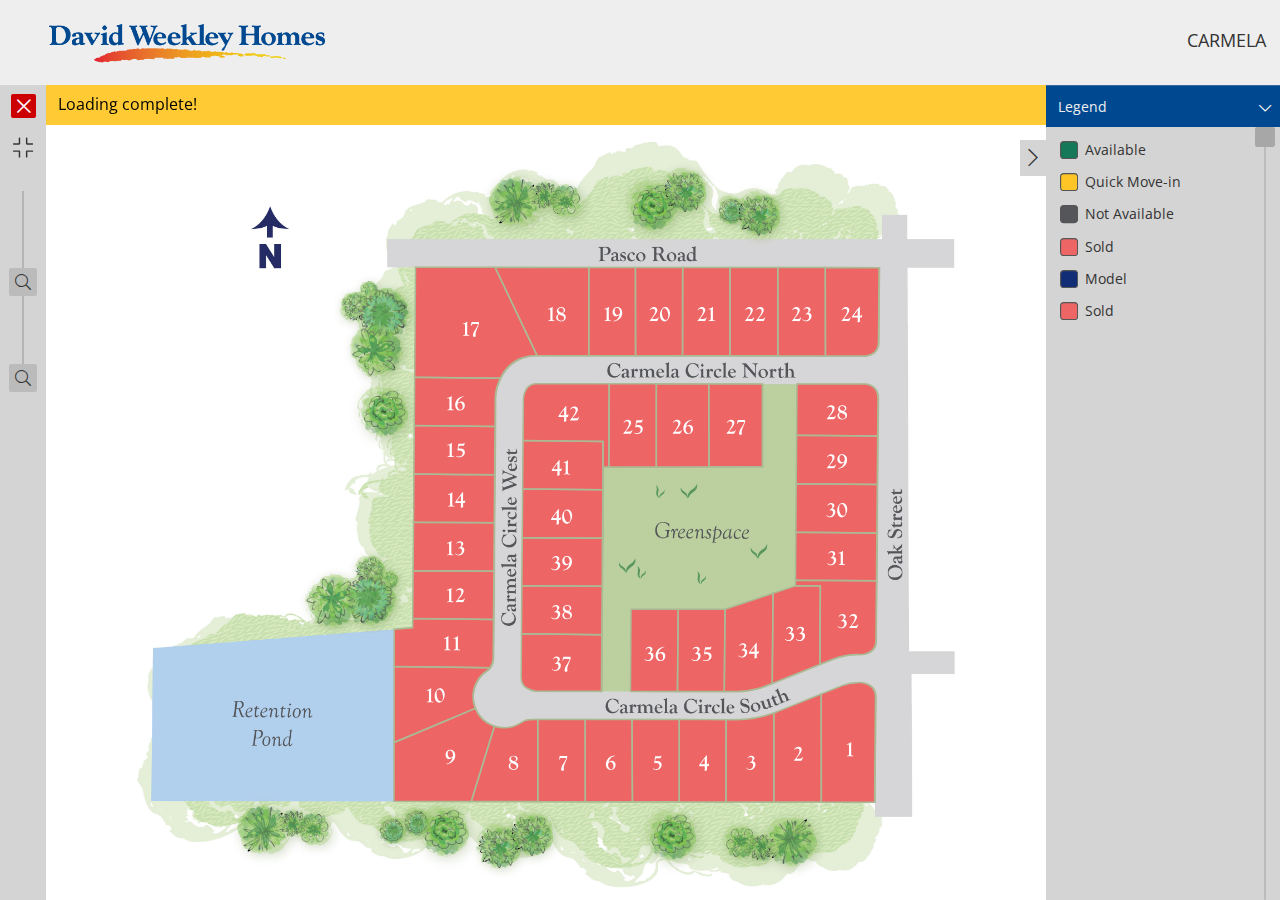
==== index.html @ c59521a5 "first commit" ====
<!DOCTYPE html>
<!-- saved from url=(0014)about:internet -->
<html
	class="inlinesvg no-touchevents fontface passiveeventlisteners ui-mobile hires no-ifptouchdevice font-awesome-i2svg-active font-awesome-i2svg-complete"
	style="">

<head>
	<meta http-equiv="Content-Type" content="text/html; charset=UTF-8"><!--<base href="">-->
	<base href=".">

	<meta http-equiv="X-UA-Compatible" content="IE=9; IE=8; IE=7; IE=EDGE">
	<meta name="robots" content="noarchive,noydir,noodp">
	<meta name="keywords"
		content="interactive,floorplan,floor,plan,the contrado group,contrado,contradovip,vip,html5,kitchen,master,garage,covered patio,extended,options,elevations,exteriors,furniture,components">
	<meta name="viewport"
		content="width=device-width, initial-scale=1, maximum-scale=1, user-scalable=no, viewport-fit=contain, minimal-ui">
	<meta name="apple-mobile-web-app-capable" content="yes">

	<title>Carmela | Interactive Site Map</title>
	<meta property="og:title" content="Carmela | Interactive Site Map">
	<meta name="description" id="metadescription"
		content="Interactive Plans by Outhouse, The Outsource Hub for Home Builders.">
	<meta property="og:description" id="ogmetadescription"
		content="Interactive Plans by Outhouse, The Outsource Hub for Home Builders.">

	<meta property="og:url" content="/david-weekley-tampa/carmela/site/">
	<meta name="twitter:card" content="summary">

	<link rel="stylesheet" href="./assets/fontawesome-pro-core.css" type="text/css">
	<link rel="stylesheet" href="./assets/fontawesome-pro-light.css" type="text/css">
	<link rel="stylesheet" href="./assets/fontawesome-pro-regular.css" type="text/css">
	<link rel="stylesheet" href="./assets/fontawesome-pro-solid.css" type="text/css">
	<link rel="stylesheet" href="./assets/fontawesome-pro-brands.css" type="text/css">
	<link id="faviconURL" rel="shortcut icon" href="https://contradovip.com/favicon.ico">
	<script defer="" src="./assets/light.min.js"></script>
	<script defer="" src="./assets/regular.min.js"></script>
	<script defer="" src="./assets/solid.min.js"></script>
	<script defer="" src="./assets/brands.min.js"></script>
	<script defer="" src="./assets/fontawesome.min.js"></script>

	<link rel="stylesheet" href="./assets/jqmobile.verticalslider.css" type="text/css">
	<link rel="stylesheet" href="./assets/jquery.mobile.css" type="text/css">
	<link rel="stylesheet" href="./assets/jquery.mobile.structure.css" type="text/css">
	<link rel="stylesheet" href="./assets/jquery.mCustomScrollbar.css">
	<link rel="stylesheet" href="./assets/vip2.css" type="text/css">

	<link rel="stylesheet" href="./assets/vip2.site.css" type="text/css">

	<link rel="stylesheet" href="./assets/vip2.skin.css" type="text/css">

	<script>
		//global vars set by PHP, needed before including all the app JS
		var DBG = 0;
		var dataURLBasePath = '/david-weekley-tampa/carmela/site/';
		var dataIfpVersion = '2';
		var dataSkinPath = '/clients/david-weekley/_client-skins/vip2.skin.template-light/';
		var dataUILayoutString = 'op=2';
		var dataUILayoutStringSS = '';
	</script>

	<!-- external (3rd party) JS (minified) -->
	<script src="./assets/ua-parser.min.js"></script>
	<script src="./assets/modernizr.min.js"></script>
	<script src="./assets/jquery.min.js"></script>
	<script src="./assets/jqmobile.min.js"></script>
	<script src="./assets/hammer.min.js"></script>
	<script src="./assets/jquery.hammer.min.js"></script>
	<script src="./assets/jqmobile.verticalslider.min.js"></script>
	<script src="./assets/jquery.ba-bbq.min.js"></script>
	<script src="./assets/jquery.sylvester.min.js"></script>
	<script src="./assets/imagesloaded.pkgd.min.js"></script>
	<script src="./assets/canvg.rgbcolor.min.js"></script>
	<script src="./assets/canvg.StackBlur.min.js"></script>
	<script src="./assets/canvg.min.js"></script>
	<script src="./assets/jquery.mCustomScrollbar.min.js"></script>
	<script src="./assets/xml2json.min.js"></script>
	<script src="./assets/lightslider.min.js"></script>

	<!-- IFP app JS (minified) -->
	<script src="./assets/vip.util.min.js"></script>
	<script src="./assets/vip.api.main.min.js"></script>
	<script src="./assets/vip.data.main.min.js"></script>
	<script src="./assets/vip.components.renderer.min.js"></script>
	<script src="./assets/vip.components.main.min.js"></script>
	<script src="./assets/vip.options.renderer.min.js"></script>
	<script src="./assets/vip.options.main.min.js"></script>
	<script src="./assets/vip.plan.renderer.min.js"></script>
	<script src="./assets/vip.plan.main.min.js"></script>
	<script src="./assets/vip.features.renderer.min.js"></script>
	<script src="./assets/vip.features.main.min.js"></script>
	<script src="./assets/vip.views.renderer.min.js"></script>
	<script src="./assets/vip.views.main.min.js"></script>
	<script src="./assets/vip.print.renderer.min.js"></script>
	<script src="./assets/vip.ui.widgets.min.js"></script>
	<script src="./assets/vip.ui.main.min.js"></script>
	<script src="./assets/vip.main.min.js"></script>

	<!-- Site app JS (minified) -->
	<script src="./assets/site.options.main.min.js"></script>
	<script src="./assets/site.views.renderer.min.js"></script>
	<script src="./assets/site.print.renderer.min.js"></script>
	<script src="./assets/site.ui.main.min.js"></script>
	<script src="./assets/site.data.main.min.js"></script>
	<script src="./assets/site.main.min.js"></script>

	<script>
		gotSiteDataLastTouched = function (data, textStatus, jqXHR) {
			var msgResponse = undefined;

			if (typeof data === 'string' && data.indexOf('Error!') >= 0) {
				uiStatusMsgErr(data);
			} else {
				try {
					$xml = $(data);
					siteinfo = $xml.find('siteinfo');
					siteDataLastTouched = siteinfo.attr('lasttouched');
					console.log(siteDataLastTouched);
					console.log($dataInfo.attr('datalasttouched'));
					if (siteDataLastTouched != $dataInfo.attr('datalasttouched')) {
						document.location.reload();
					}

				} catch (ex) {
					msgResponse = 'Could not get site plan status (2)';
				}

				if (msgResponse) {
					uiStatusMsg(msgResponse);
				}
			}
		};


		errorSiteDataLastTouched = function (jqXHR, textStatus, errorThrown) {
			uiStatusMsgErr('Error! Could not get site plan status (1): ' + jqXHR.responseText);
		};


		var inactivityTimer = function () {
			var time;
			window.onload = resetInactivityTimer;
			// DOM Events
			document.onmousemove = resetInactivityTimer;
			document.onkeypress = resetInactivityTimer;
			document.onload = resetInactivityTimer;
			document.onmousemove = resetInactivityTimer;
			document.onmousedown = resetInactivityTimer;
			document.ontouchstart = resetInactivityTimer;
			document.onclick = resetInactivityTimer;
			document.onscroll = resetInactivityTimer;
			document.onkeypress = resetInactivityTimer;
			function checkSiteDataLastTouched() {
				// ajax call checking lastupdate
				resetInactivityTimer();
				$.ajax({
					url: '/_v2beta/site.getdatalasttouched.php',
					type: 'POST',
					data: {
						rid: VIP.Main.recordID,
					},
					success: gotSiteDataLastTouched,
					error: errorSiteDataLastTouched
				});
			}

			function resetInactivityTimer() {
				clearTimeout(time);
				//time = setTimeout(checkSiteDataLastTouched, 60000); // one minute = 60000 miliseconds
				//time = setTimeout(checkSiteDataLastTouched, 10000); // ten seconds = 10000 miliseconds
				time = setTimeout(checkSiteDataLastTouched, 300000); // 5 minutes seconds = 300000 miliseconds
			}
		};

		// call the function
		inactivityTimer();
	</script>


	<script>
		var parser = new UAParser();
		var uiUserAgent = parser.getResult();

		console.log(uiUserAgent);

		//site requires a semi-modern browser with inline-svg support at a bare minimum, otherwise redirect to a requirements info page
		if (!Modernizr.inlinesvg || (uiUserAgent.browser.name == 'IE' && uiUserAgent.browser.major <= 9)) {
			window.location = '/info/updatebrowser.php';
		}
		//note that after all loading there is also a script that checks the uiBrowserInfo var to see if this is a recommended browser (to show a warning)
	</script>

	<!-- Google Analytics -->
	<script async="" src="./assets/js"></script>
	<script>
		var vip_session_params = {
			'vip_app': 'VIPSite',
			'vip_client_name': 'David Weekley Homes - Tampa',
			'vip_project_name': 'Carmela',
			'vip_this_name': 'Carmela',
			'vip_this_saved_guid': ''
		};

		window.dataLayer = window.dataLayer || [];


		/*
		todo: set "user_data" or "user_properties" with data from Save dialog?
		https://support.google.com/analytics/answer/12370404#zippy=%2Cgoogle-tag-websites
		https://support.google.com/google-ads/answer/12785474#zippy=%2Cidentify-and-define-your-enhanced-conversions-fields
		*/

	</script>

	<style type="text/css">
		svg:not(:root).svg-inline--fa {
			overflow: visible
		}

		.svg-inline--fa {
			display: inline-block;
			font-size: inherit;
			height: 1em;
			overflow: visible;
			vertical-align: -12.5%
		}

		.svg-inline--fa.fa-lg {
			vertical-align: -25%
		}

		.svg-inline--fa.fa-w-1 {
			width: .0625em
		}

		.svg-inline--fa.fa-w-2 {
			width: .125em
		}

		.svg-inline--fa.fa-w-3 {
			width: .1875em
		}

		.svg-inline--fa.fa-w-4 {
			width: .25em
		}

		.svg-inline--fa.fa-w-5 {
			width: .3125em
		}

		.svg-inline--fa.fa-w-6 {
			width: .375em
		}

		.svg-inline--fa.fa-w-7 {
			width: .4375em
		}

		.svg-inline--fa.fa-w-8 {
			width: .5em
		}

		.svg-inline--fa.fa-w-9 {
			width: .5625em
		}

		.svg-inline--fa.fa-w-10 {
			width: .625em
		}

		.svg-inline--fa.fa-w-11 {
			width: .6875em
		}

		.svg-inline--fa.fa-w-12 {
			width: .75em
		}

		.svg-inline--fa.fa-w-13 {
			width: .8125em
		}

		.svg-inline--fa.fa-w-14 {
			width: .875em
		}

		.svg-inline--fa.fa-w-15 {
			width: .9375em
		}

		.svg-inline--fa.fa-w-16 {
			width: 1em
		}

		.svg-inline--fa.fa-w-17 {
			width: 1.0625em
		}

		.svg-inline--fa.fa-w-18 {
			width: 1.125em
		}

		.svg-inline--fa.fa-w-19 {
			width: 1.1875em
		}

		.svg-inline--fa.fa-w-20 {
			width: 1.25em
		}

		.svg-inline--fa.fa-pull-left {
			margin-right: .3em;
			width: auto
		}

		.svg-inline--fa.fa-pull-right {
			margin-left: .3em;
			width: auto
		}

		.svg-inline--fa.fa-border {
			height: 1.5em
		}

		.svg-inline--fa.fa-li {
			top: auto;
			width: 1.875em
		}

		.svg-inline--fa.fa-fw {
			width: 1.25em
		}

		.fa-layers svg.svg-inline--fa {
			bottom: 0;
			left: 0;
			margin: auto;
			position: absolute;
			right: 0;
			top: 0
		}

		.fa-layers {
			display: inline-block;
			height: 1em;
			position: relative;
			text-align: center;
			vertical-align: -12.5%;
			width: 1em
		}

		.fa-layers svg.svg-inline--fa {
			-webkit-transform-origin: center center;
			transform-origin: center center
		}

		.fa-layers-counter,
		.fa-layers-text {
			display: inline-block;
			position: absolute;
			text-align: center
		}

		.fa-layers-text {
			left: 50%;
			top: 50%;
			-webkit-transform: translate(-50%, -50%);
			transform: translate(-50%, -50%);
			-webkit-transform-origin: center center;
			transform-origin: center center
		}

		.fa-layers-counter {
			background-color: #ff253a;
			border-radius: 1em;
			color: #fff;
			height: 1.5em;
			line-height: 1;
			max-width: 5em;
			min-width: 1.5em;
			overflow: hidden;
			padding: .25em;
			right: 0;
			text-overflow: ellipsis;
			top: 0;
			-webkit-transform: scale(.25);
			transform: scale(.25);
			-webkit-transform-origin: top right;
			transform-origin: top right
		}

		.fa-layers-bottom-right {
			bottom: 0;
			right: 0;
			top: auto;
			-webkit-transform: scale(.25);
			transform: scale(.25);
			-webkit-transform-origin: bottom right;
			transform-origin: bottom right
		}

		.fa-layers-bottom-left {
			bottom: 0;
			left: 0;
			right: auto;
			top: auto;
			-webkit-transform: scale(.25);
			transform: scale(.25);
			-webkit-transform-origin: bottom left;
			transform-origin: bottom left
		}

		.fa-layers-top-right {
			right: 0;
			top: 0;
			-webkit-transform: scale(.25);
			transform: scale(.25);
			-webkit-transform-origin: top right;
			transform-origin: top right
		}

		.fa-layers-top-left {
			left: 0;
			right: auto;
			top: 0;
			-webkit-transform: scale(.25);
			transform: scale(.25);
			-webkit-transform-origin: top left;
			transform-origin: top left
		}

		.fa-lg {
			font-size: 1.33333em;
			line-height: .75em;
			vertical-align: -15%
		}

		.fa-xs {
			font-size: .75em
		}

		.fa-sm {
			font-size: .875em
		}

		.fa-1x {
			font-size: 1em
		}

		.fa-2x {
			font-size: 2em
		}

		.fa-3x {
			font-size: 3em
		}

		.fa-4x {
			font-size: 4em
		}

		.fa-5x {
			font-size: 5em
		}

		.fa-6x {
			font-size: 6em
		}

		.fa-7x {
			font-size: 7em
		}

		.fa-8x {
			font-size: 8em
		}

		.fa-9x {
			font-size: 9em
		}

		.fa-10x {
			font-size: 10em
		}

		.fa-fw {
			text-align: center;
			width: 1.25em
		}

		.fa-ul {
			list-style-type: none;
			margin-left: 1.875em;
			padding-left: 0
		}

		.fa-ul>li {
			position: relative
		}

		.fa-li {
			left: -1.875em;
			position: absolute;
			text-align: center;
			top: .14286em;
			width: 1.875em
		}

		.fa-li.fa-lg {
			left: -1.625em
		}

		.fa-border {
			border: solid .08em #eee;
			border-radius: .1em;
			padding: .2em .25em .15em
		}

		.fa-pull-left {
			float: left
		}

		.fa-pull-right {
			float: right
		}

		.fa.fa-pull-left,
		.fab.fa-pull-left,
		.fal.fa-pull-left,
		.far.fa-pull-left,
		.fas.fa-pull-left {
			margin-right: .3em
		}

		.fa.fa-pull-right,
		.fab.fa-pull-right,
		.fal.fa-pull-right,
		.far.fa-pull-right,
		.fas.fa-pull-right {
			margin-left: .3em
		}

		.fa-spin {
			-webkit-animation: fa-spin 2s infinite linear;
			animation: fa-spin 2s infinite linear
		}

		.fa-pulse {
			-webkit-animation: fa-spin 1s infinite steps(8);
			animation: fa-spin 1s infinite steps(8)
		}

		@-webkit-keyframes fa-spin {
			0% {
				-webkit-transform: rotate(0);
				transform: rotate(0)
			}

			100% {
				-webkit-transform: rotate(360deg);
				transform: rotate(360deg)
			}
		}

		@keyframes fa-spin {
			0% {
				-webkit-transform: rotate(0);
				transform: rotate(0)
			}

			100% {
				-webkit-transform: rotate(360deg);
				transform: rotate(360deg)
			}
		}

		.fa-rotate-90 {
			-webkit-transform: rotate(90deg);
			transform: rotate(90deg)
		}

		.fa-rotate-180 {
			-webkit-transform: rotate(180deg);
			transform: rotate(180deg)
		}

		.fa-rotate-270 {
			-webkit-transform: rotate(270deg);
			transform: rotate(270deg)
		}

		.fa-flip-horizontal {
			-webkit-transform: scale(-1, 1);
			transform: scale(-1, 1)
		}

		.fa-flip-vertical {
			-webkit-transform: scale(1, -1);
			transform: scale(1, -1)
		}

		.fa-flip-horizontal.fa-flip-vertical {
			-webkit-transform: scale(-1, -1);
			transform: scale(-1, -1)
		}

		:root .fa-flip-horizontal,
		:root .fa-flip-vertical,
		:root .fa-rotate-180,
		:root .fa-rotate-270,
		:root .fa-rotate-90 {
			-webkit-filter: none;
			filter: none
		}

		.fa-stack {
			display: inline-block;
			height: 2em;
			position: relative;
			width: 2em
		}

		.fa-stack-1x,
		.fa-stack-2x {
			bottom: 0;
			left: 0;
			margin: auto;
			position: absolute;
			right: 0;
			top: 0
		}

		.svg-inline--fa.fa-stack-1x {
			height: 1em;
			width: 1em
		}

		.svg-inline--fa.fa-stack-2x {
			height: 2em;
			width: 2em
		}

		.fa-inverse {
			color: #fff
		}

		.sr-only {
			border: 0;
			clip: rect(0, 0, 0, 0);
			height: 1px;
			margin: -1px;
			overflow: hidden;
			padding: 0;
			position: absolute;
			width: 1px
		}

		.sr-only-focusable:active,
		.sr-only-focusable:focus {
			clip: auto;
			height: auto;
			margin: 0;
			overflow: visible;
			position: static;
			width: auto
		}
	</style>
	<style type="text/css">
		svg:not(:root).svg-inline--fa {
			overflow: visible
		}

		.svg-inline--fa {
			display: inline-block;
			font-size: inherit;
			height: 1em;
			overflow: visible;
			vertical-align: -12.5%
		}

		.svg-inline--fa.fa-lg {
			vertical-align: -25%
		}

		.svg-inline--fa.fa-w-1 {
			width: .0625em
		}

		.svg-inline--fa.fa-w-2 {
			width: .125em
		}

		.svg-inline--fa.fa-w-3 {
			width: .1875em
		}

		.svg-inline--fa.fa-w-4 {
			width: .25em
		}

		.svg-inline--fa.fa-w-5 {
			width: .3125em
		}

		.svg-inline--fa.fa-w-6 {
			width: .375em
		}

		.svg-inline--fa.fa-w-7 {
			width: .4375em
		}

		.svg-inline--fa.fa-w-8 {
			width: .5em
		}

		.svg-inline--fa.fa-w-9 {
			width: .5625em
		}

		.svg-inline--fa.fa-w-10 {
			width: .625em
		}

		.svg-inline--fa.fa-w-11 {
			width: .6875em
		}

		.svg-inline--fa.fa-w-12 {
			width: .75em
		}

		.svg-inline--fa.fa-w-13 {
			width: .8125em
		}

		.svg-inline--fa.fa-w-14 {
			width: .875em
		}

		.svg-inline--fa.fa-w-15 {
			width: .9375em
		}

		.svg-inline--fa.fa-w-16 {
			width: 1em
		}

		.svg-inline--fa.fa-w-17 {
			width: 1.0625em
		}

		.svg-inline--fa.fa-w-18 {
			width: 1.125em
		}

		.svg-inline--fa.fa-w-19 {
			width: 1.1875em
		}

		.svg-inline--fa.fa-w-20 {
			width: 1.25em
		}

		.svg-inline--fa.fa-pull-left {
			margin-right: .3em;
			width: auto
		}

		.svg-inline--fa.fa-pull-right {
			margin-left: .3em;
			width: auto
		}

		.svg-inline--fa.fa-border {
			height: 1.5em
		}

		.svg-inline--fa.fa-li {
			top: auto;
			width: 1.875em
		}

		.svg-inline--fa.fa-fw {
			width: 1.25em
		}

		.fa-layers svg.svg-inline--fa {
			bottom: 0;
			left: 0;
			margin: auto;
			position: absolute;
			right: 0;
			top: 0
		}

		.fa-layers {
			display: inline-block;
			height: 1em;
			position: relative;
			text-align: center;
			vertical-align: -12.5%;
			width: 1em
		}

		.fa-layers svg.svg-inline--fa {
			-webkit-transform-origin: center center;
			transform-origin: center center
		}

		.fa-layers-counter,
		.fa-layers-text {
			display: inline-block;
			position: absolute;
			text-align: center
		}

		.fa-layers-text {
			left: 50%;
			top: 50%;
			-webkit-transform: translate(-50%, -50%);
			transform: translate(-50%, -50%);
			-webkit-transform-origin: center center;
			transform-origin: center center
		}

		.fa-layers-counter {
			background-color: #ff253a;
			border-radius: 1em;
			color: #fff;
			height: 1.5em;
			line-height: 1;
			max-width: 5em;
			min-width: 1.5em;
			overflow: hidden;
			padding: .25em;
			right: 0;
			text-overflow: ellipsis;
			top: 0;
			-webkit-transform: scale(.25);
			transform: scale(.25);
			-webkit-transform-origin: top right;
			transform-origin: top right
		}

		.fa-layers-bottom-right {
			bottom: 0;
			right: 0;
			top: auto;
			-webkit-transform: scale(.25);
			transform: scale(.25);
			-webkit-transform-origin: bottom right;
			transform-origin: bottom right
		}

		.fa-layers-bottom-left {
			bottom: 0;
			left: 0;
			right: auto;
			top: auto;
			-webkit-transform: scale(.25);
			transform: scale(.25);
			-webkit-transform-origin: bottom left;
			transform-origin: bottom left
		}

		.fa-layers-top-right {
			right: 0;
			top: 0;
			-webkit-transform: scale(.25);
			transform: scale(.25);
			-webkit-transform-origin: top right;
			transform-origin: top right
		}

		.fa-layers-top-left {
			left: 0;
			right: auto;
			top: 0;
			-webkit-transform: scale(.25);
			transform: scale(.25);
			-webkit-transform-origin: top left;
			transform-origin: top left
		}

		.fa-lg {
			font-size: 1.33333em;
			line-height: .75em;
			vertical-align: -15%
		}

		.fa-xs {
			font-size: .75em
		}

		.fa-sm {
			font-size: .875em
		}

		.fa-1x {
			font-size: 1em
		}

		.fa-2x {
			font-size: 2em
		}

		.fa-3x {
			font-size: 3em
		}

		.fa-4x {
			font-size: 4em
		}

		.fa-5x {
			font-size: 5em
		}

		.fa-6x {
			font-size: 6em
		}

		.fa-7x {
			font-size: 7em
		}

		.fa-8x {
			font-size: 8em
		}

		.fa-9x {
			font-size: 9em
		}

		.fa-10x {
			font-size: 10em
		}

		.fa-fw {
			text-align: center;
			width: 1.25em
		}

		.fa-ul {
			list-style-type: none;
			margin-left: 1.875em;
			padding-left: 0
		}

		.fa-ul>li {
			position: relative
		}

		.fa-li {
			left: -1.875em;
			position: absolute;
			text-align: center;
			top: .14286em;
			width: 1.875em
		}

		.fa-li.fa-lg {
			left: -1.625em
		}

		.fa-border {
			border: solid .08em #eee;
			border-radius: .1em;
			padding: .2em .25em .15em
		}

		.fa-pull-left {
			float: left
		}

		.fa-pull-right {
			float: right
		}

		.fa.fa-pull-left,
		.fab.fa-pull-left,
		.fal.fa-pull-left,
		.far.fa-pull-left,
		.fas.fa-pull-left {
			margin-right: .3em
		}

		.fa.fa-pull-right,
		.fab.fa-pull-right,
		.fal.fa-pull-right,
		.far.fa-pull-right,
		.fas.fa-pull-right {
			margin-left: .3em
		}

		.fa-spin {
			-webkit-animation: fa-spin 2s infinite linear;
			animation: fa-spin 2s infinite linear
		}

		.fa-pulse {
			-webkit-animation: fa-spin 1s infinite steps(8);
			animation: fa-spin 1s infinite steps(8)
		}

		@-webkit-keyframes fa-spin {
			0% {
				-webkit-transform: rotate(0);
				transform: rotate(0)
			}

			100% {
				-webkit-transform: rotate(360deg);
				transform: rotate(360deg)
			}
		}

		@keyframes fa-spin {
			0% {
				-webkit-transform: rotate(0);
				transform: rotate(0)
			}

			100% {
				-webkit-transform: rotate(360deg);
				transform: rotate(360deg)
			}
		}

		.fa-rotate-90 {
			-webkit-transform: rotate(90deg);
			transform: rotate(90deg)
		}

		.fa-rotate-180 {
			-webkit-transform: rotate(180deg);
			transform: rotate(180deg)
		}

		.fa-rotate-270 {
			-webkit-transform: rotate(270deg);
			transform: rotate(270deg)
		}

		.fa-flip-horizontal {
			-webkit-transform: scale(-1, 1);
			transform: scale(-1, 1)
		}

		.fa-flip-vertical {
			-webkit-transform: scale(1, -1);
			transform: scale(1, -1)
		}

		.fa-flip-horizontal.fa-flip-vertical {
			-webkit-transform: scale(-1, -1);
			transform: scale(-1, -1)
		}

		:root .fa-flip-horizontal,
		:root .fa-flip-vertical,
		:root .fa-rotate-180,
		:root .fa-rotate-270,
		:root .fa-rotate-90 {
			-webkit-filter: none;
			filter: none
		}

		.fa-stack {
			display: inline-block;
			height: 2em;
			position: relative;
			width: 2em
		}

		.fa-stack-1x,
		.fa-stack-2x {
			bottom: 0;
			left: 0;
			margin: auto;
			position: absolute;
			right: 0;
			top: 0
		}

		.svg-inline--fa.fa-stack-1x {
			height: 1em;
			width: 1em
		}

		.svg-inline--fa.fa-stack-2x {
			height: 2em;
			width: 2em
		}

		.fa-inverse {
			color: #fff
		}

		.sr-only {
			border: 0;
			clip: rect(0, 0, 0, 0);
			height: 1px;
			margin: -1px;
			overflow: hidden;
			padding: 0;
			position: absolute;
			width: 1px
		}

		.sr-only-focusable:active,
		.sr-only-focusable:focus {
			clip: auto;
			height: auto;
			margin: 0;
			overflow: visible;
			position: static;
			width: auto
		}
	</style>
</head>

<body>
	<form action="vip.php" method="post" class="ui-mobile-viewport ui-overlay-c">
		<div id="divLayoutID" style=""></div>
		<div id="divPage" data-role="page" data-url="divPage" tabindex="0" class="ui-page ui-body-c ui-page-active"
			style="min-height: 1328px;">
			<div id="divPageBlocker" class="ui-blocker"></div>

			<div id="pnlHeader" class="ui-pnl ui-pnl-row ui-pnl-row-a">
				<div id="divHeader" data-role="content" class="ui-content" role="main">

					<div id="divHeaderA" class="ui-pnl ui-pnl-col ui-pnl-col-a">
						<div id="divHeaderLogo">
							<a id="lnkHeaderLogo" target="_blank" class="ui-link"><img id="imgHeaderLogo"
									src="./assets/dwh-logo-vip.png" alt="" style="opacity: 1;"></a>
						</div>
					</div>

					<div id="divHeaderB" class="ui-pnl ui-pnl-col ui-pnl-col-b">
						<a id="lnkHeaderCenter" target="_blank" class="ui-link"><img id="imgHeaderCenter" src=""
								alt=""></a>
						<div id="divHeaderClientName"></div>
					</div>

					<div id="divHeaderC" class="ui-pnl ui-pnl-col ui-pnl-col-c">
						<div id="divHeaderInfo">
							<div id="divPlanName"></div>
							<div id="divProjectName">Carmela</div>
						</div>

					</div>

				</div>
				<div id="divHeaderBlocker" class="ui-blocker"></div>

			</div>

			<div id="pnlMain" class="ui-pnl ui-pnl-row ui-pnl-row-b">
				<div id="layoutStage" class="ui-layout">
					<div id="divStageBlocker" class="ui-blocker"></div>
					<div id="divStage" data-role="content" class="ui-content" role="main">
						<iframe id="iframeExternalViewer" src="./assets/saved_resource.html"></iframe>

						<div id="divPlan"
							style="width: 1866.23px; height: 1399.67px; left: 252.884px; top: -97.8372px; display: block; transform: matrix3d(1, 0, 0, 0, 0, 1, 0, 0, 0, 0, 1, 0, 0, 0, 0, 1); touch-action: none; user-select: none; -webkit-user-drag: none; -webkit-tap-highlight-color: rgba(0, 0, 0, 0); visibility: visible;">
							<!--?xml version="1.0" encoding="utf-8"?-->
							<!-- Generator: Adobe Illustrator 27.8.1, SVG Export Plug-In . SVG Version: 6.00 Build 0)  -->
							<svg version="1.1" xmlns="http://www.w3.org/2000/svg"
								xmlns:xlink="http://www.w3.org/1999/xlink" x="0px" y="0px" viewBox="0 0 800 600"
								enable-background="new 0 0 800 600" xml:space="preserve" id="svgPlan"
								shape-rendering="geometricPrecision" text-rendering="geometricPrecision"
								style="width:100%; height:100%">
								<g id="gPlan">
									<g id="v.1.background">
										<g id="raster_ism_bg">

											<image overflow="visible" width="3000" height="2766" xlink:href="[data-uri]" transform="matrix(0.185 0 0 0.185 122.4539 44.1112)">
											</image>
										</g>
									</g>
									<g id="v.1.opt.42">
										<path fill="#ee6565" d="M442.09,214.19l-0.28,55.38l-3.91,0.01l0.12-16.95l-53.27-0.63l0.23-28.12c0.05-0.59,0.37-3.33,1.75-5.8
			c1.53-2.76,3.73-3.93,7.34-3.93L442.09,214.19z"></path>
										<g id="TEXT_00000114772101566848905750000009709521229223019392_">
											<g>
												<g>
													<path fill="#FFFFFF" d="M413.52,236.71v2.25c-0.01,0.16-0.12,0.24-0.34,0.24l-0.49,0.08c-0.14,0.02-0.26,0.05-0.37,0.08
						c-0.08,0.02-0.14,0.04-0.19,0.04c-0.11,0.01-0.17-0.05-0.17-0.17c0-0.05,0.01-0.12,0.03-0.21c0.05-0.21,0.08-0.46,0.08-0.74
						v-1.58l0.01-0.2l-0.09-0.19c-0.05-0.04-0.19-0.06-0.42-0.06h-2.82c-0.21,0-0.35-0.02-0.42-0.05c-0.06-0.04-0.1-0.12-0.1-0.24
						c0-0.23,0.57-1.14,1.7-2.72c0.85-1.18,1.61-2.18,2.29-3.01c0.68-0.83,1.08-1.24,1.2-1.24c0.08,0,0.11,0.06,0.11,0.19
						l-0.01,0.61l-0.01,0.64v4.24l0.04,0.19c0.03,0.08,0.15,0.11,0.36,0.11c0.37,0,0.6-0.16,0.71-0.47
						c0.03-0.09,0.07-0.13,0.14-0.13c0.12,0,0.18,0.05,0.18,0.16c0,0.05,0,0.09-0.01,0.14c-0.02,0.09-0.04,0.29-0.06,0.6
						c-0.03,0.43-0.09,0.7-0.19,0.81c-0.09,0.12-0.3,0.17-0.61,0.17h-0.24c-0.15,0-0.24,0.02-0.27,0.07
						C413.54,236.39,413.52,236.51,413.52,236.71z M412.07,234.52v-1.23l-0.01-0.81l0.01-0.73l-0.01-0.19
						c0-0.08-0.02-0.12-0.06-0.12c-0.04,0-0.11,0.07-0.21,0.2l-0.24,0.32l-0.77,1c-0.31,0.39-0.67,0.91-1.07,1.53
						c-0.07,0.1-0.12,0.18-0.16,0.24c-0.05,0.07-0.08,0.13-0.08,0.18c0,0.08,0.1,0.11,0.28,0.11l0.23,0.01h1.85
						c0.17,0,0.26-0.11,0.26-0.34L412.07,234.52z"></path>
													<path fill="#FFFFFF" d="M421.93,236.09c0.11,0,0.17,0.04,0.18,0.12l-0.01,0.07l-0.11,0.31c-0.07,0.19-0.15,0.4-0.25,0.61
						l-0.36,0.76c-0.14,0.29-0.27,0.47-0.38,0.54c-0.11,0.06-0.33,0.1-0.68,0.1c-0.21,0-0.46-0.01-0.75-0.02l-0.61-0.04
						c-0.23-0.01-0.55-0.01-0.96-0.01c-0.77,0-1.26,0.02-1.45,0.05c-0.13,0.02-0.23,0.04-0.29,0.04c-0.15,0-0.22-0.06-0.22-0.19
						c0-0.09,0.14-0.29,0.42-0.61c0.44-0.5,0.94-1.16,1.51-1.98c0.57-0.82,0.99-1.49,1.26-2.01c0.36-0.7,0.54-1.34,0.54-1.9
						c0-0.49-0.14-0.88-0.42-1.17c-0.28-0.29-0.64-0.44-1.11-0.44c-0.66,0-1.25,0.3-1.77,0.89c-0.05,0.06-0.09,0.09-0.13,0.09
						c-0.03,0-0.07-0.02-0.11-0.06s-0.06-0.08-0.06-0.12c0-0.06,0.07-0.19,0.22-0.4s0.3-0.38,0.46-0.53
						c0.63-0.62,1.36-0.93,2.19-0.93c0.66,0,1.19,0.18,1.59,0.55c0.4,0.36,0.61,0.84,0.61,1.44c0,1.07-0.93,2.68-2.8,4.81
						l-0.34,0.39c-0.2,0.22-0.3,0.38-0.3,0.48c0,0.17,0.2,0.25,0.6,0.25l1.17-0.01l0.68-0.01c0.3-0.01,0.6-0.11,0.89-0.29
						c0.29-0.18,0.5-0.4,0.65-0.66C421.83,236.13,421.88,236.09,421.93,236.09z"></path>
												</g>
											</g>
										</g>
									</g>
									<g id="v.1.opt.41">
										<polygon fill="#ee6565"
											points="438.01,252.62 437.89,269.57 437.79,284.74 384.47,284.26 384.74,251.99 		">
										</polygon>
										<g id="TEXT_00000122721025567958624310000002141133280658029954_">
											<g>
												<g>
													<path fill="#FFFFFF"
														d="M409.06,272.65v2.25c-0.01,0.16-0.12,0.24-0.34,0.24l-0.49,0.08c-0.14,0.02-0.26,0.05-0.37,0.08
						c-0.08,0.02-0.14,0.04-0.19,0.04c-0.11,0.01-0.17-0.05-0.17-0.17c0-0.05,0.01-0.12,0.03-0.21c0.05-0.21,0.08-0.46,0.08-0.74
						v-1.58l0.01-0.2l-0.09-0.19c-0.05-0.04-0.19-0.06-0.42-0.06h-2.82c-0.21,0-0.35-0.02-0.42-0.05c-0.06-0.04-0.1-0.12-0.1-0.24
						c0-0.23,0.57-1.14,1.7-2.72c0.85-1.18,1.61-2.18,2.29-3.01c0.68-0.83,1.08-1.24,1.2-1.24c0.08,0,0.11,0.06,0.11,0.19
						l-0.01,0.61l-0.01,0.64v4.24l0.04,0.19c0.03,0.08,0.15,0.11,0.36,0.11c0.37,0,0.6-0.16,0.71-0.47
						c0.03-0.09,0.07-0.13,0.14-0.13c0.12,0,0.18,0.05,0.18,0.16c0,0.05,0,0.09-0.01,0.14c-0.02,0.09-0.04,0.29-0.06,0.6
						c-0.03,0.43-0.09,0.7-0.19,0.81c-0.09,0.12-0.3,0.17-0.61,0.17h-0.24c-0.15,0-0.24,0.02-0.27,0.07
						C409.07,272.33,409.06,272.45,409.06,272.65z M407.6,270.46v-1.23l-0.01-0.81l0.01-0.73l-0.01-0.19c0-0.08-0.02-0.12-0.06-0.12
						c-0.04,0-0.11,0.07-0.21,0.2l-0.24,0.32l-0.77,1c-0.31,0.39-0.67,0.91-1.07,1.53c-0.07,0.1-0.12,0.18-0.16,0.24
						c-0.05,0.07-0.08,0.13-0.08,0.18c0,0.08,0.1,0.11,0.28,0.11l0.23,0.01h1.85c0.17,0,0.26-0.11,0.26-0.34L407.6,270.46z"></path>
													<path fill="#FFFFFF" d="M414.57,266.73v6.1l-0.01,0.3l0.07,0.4c0.14,0.37,0.54,0.57,1.2,0.61c0.2,0.01,0.3,0.07,0.3,0.17
						c0,0.17-0.21,0.25-0.62,0.25c-0.09,0-0.39-0.02-0.91-0.06c-0.27-0.02-0.65-0.04-1.13-0.04c-0.48,0-0.89,0.02-1.23,0.06
						c-0.14,0.01-0.24,0.02-0.3,0.02c-0.12,0-0.18-0.06-0.18-0.18c0-0.1,0.06-0.16,0.19-0.18c0.49-0.08,0.81-0.19,0.96-0.33
						s0.22-0.43,0.22-0.84l-0.01-0.27v-5.42c0-0.5-0.2-0.75-0.58-0.75c-0.15,0-0.29,0.03-0.41,0.08l-0.18,0.08
						c-0.05,0.02-0.1,0.03-0.14,0.03c-0.12,0-0.19-0.06-0.19-0.17c0-0.12,0.06-0.2,0.18-0.27c0.12-0.06,0.36-0.13,0.73-0.22
						c0.69-0.15,1.17-0.35,1.46-0.62l0.34-0.31c0.05-0.05,0.12-0.07,0.19-0.07c0.09,0,0.14,0.09,0.14,0.27c0,0.05,0,0.15-0.01,0.28
						l-0.06,0.64C414.58,266.42,414.57,266.57,414.57,266.73z"></path>
												</g>
											</g>
										</g>
									</g>
									<g id="v.1.opt.40">
										<polygon fill="#ee6565"
											points="437.79,284.74 437.57,317.04 384.21,316.6 384.47,284.26 		">
										</polygon>
										<g id="TEXT_00000105392458076163163420000014497094274501172651_">
											<g>
												<g>
													<path fill="#FFFFFF"
														d="M408.58,305.25v2.25c-0.01,0.16-0.12,0.24-0.34,0.24l-0.49,0.08c-0.14,0.02-0.26,0.05-0.37,0.08
						c-0.08,0.02-0.14,0.04-0.19,0.04c-0.11,0.01-0.17-0.05-0.17-0.17c0-0.05,0.01-0.12,0.03-0.21c0.05-0.21,0.08-0.46,0.08-0.74
						v-1.58l0.01-0.2l-0.09-0.18c-0.05-0.04-0.19-0.06-0.42-0.06h-2.82c-0.21,0-0.35-0.02-0.42-0.05c-0.06-0.04-0.1-0.12-0.1-0.24
						c0-0.23,0.57-1.14,1.7-2.72c0.85-1.18,1.61-2.18,2.29-3.01c0.68-0.83,1.08-1.24,1.2-1.24c0.08,0,0.11,0.06,0.11,0.19
						l-0.01,0.61l-0.01,0.64v4.24l0.04,0.19c0.03,0.08,0.15,0.11,0.36,0.11c0.37,0,0.6-0.16,0.71-0.47
						c0.03-0.08,0.07-0.13,0.14-0.13c0.12,0,0.18,0.05,0.18,0.16c0,0.05,0,0.09-0.01,0.14c-0.02,0.09-0.04,0.29-0.06,0.6
						c-0.03,0.43-0.09,0.7-0.19,0.81c-0.09,0.12-0.3,0.17-0.61,0.17h-0.24c-0.15,0-0.24,0.02-0.27,0.07
						C408.6,304.93,408.58,305.05,408.58,305.25z M407.13,303.06v-1.23l-0.01-0.81l0.01-0.73l-0.01-0.19c0-0.08-0.02-0.12-0.06-0.12
						c-0.04,0-0.11,0.07-0.21,0.2l-0.24,0.32l-0.77,1c-0.31,0.4-0.67,0.91-1.07,1.53c-0.07,0.11-0.12,0.18-0.16,0.24
						c-0.05,0.07-0.08,0.13-0.08,0.18c0,0.08,0.1,0.11,0.28,0.11l0.23,0.01h1.85c0.17,0,0.26-0.11,0.26-0.34L407.13,303.06z"></path>
													<path fill="#FFFFFF" d="M414.3,297.79c0.87,0,1.61,0.4,2.21,1.2c0.6,0.8,0.89,1.79,0.89,2.97c0,0.74-0.13,1.49-0.38,2.24
						c-0.25,0.76-0.58,1.39-0.99,1.89c-0.66,0.8-1.41,1.21-2.25,1.21c-0.89,0-1.63-0.41-2.2-1.23c-0.57-0.82-0.86-1.87-0.86-3.15
						c0-1.39,0.35-2.59,1.06-3.61S413.33,297.79,414.3,297.79z M413.6,298.51c-0.5,0-0.89,0.25-1.17,0.73
						c-0.29,0.49-0.43,1.15-0.43,1.98c0,1.44,0.26,2.65,0.78,3.65c0.52,1,1.15,1.5,1.9,1.5c0.49,0,0.88-0.25,1.17-0.74
						c0.29-0.49,0.44-1.15,0.44-1.99c0-0.76-0.11-1.53-0.34-2.31c-0.23-0.78-0.52-1.42-0.87-1.91
						C414.61,298.82,414.12,298.51,413.6,298.51z"></path>
												</g>
											</g>
										</g>
									</g>
									<g id="v.1.opt.39">
										<polygon fill="#ee6565"
											points="437.57,317.04 437.36,348.96 383.95,348.59 384.21,316.6 		">
										</polygon>
										<g id="TEXT_00000031923508125030899850000008729981014120103851_">
											<g>
												<g>
													<path fill="#FFFFFF" d="M403.66,336.94c0.07,0,0.18,0.07,0.33,0.22c0.42,0.42,0.98,0.63,1.68,0.63c0.6,0,1.13-0.24,1.58-0.73
						c0.45-0.49,0.67-1.06,0.67-1.71c0-0.52-0.12-0.95-0.37-1.27c-0.24-0.32-0.56-0.49-0.96-0.49c-0.14,0-0.36,0.02-0.64,0.07
						c-0.06,0.01-0.11,0.02-0.15,0.02c-0.12,0.01-0.18-0.06-0.18-0.21c0-0.08,0.11-0.16,0.32-0.26c0.41-0.18,0.78-0.48,1.09-0.91
						s0.48-0.83,0.48-1.19c0-0.41-0.13-0.76-0.39-1.04c-0.26-0.28-0.59-0.42-0.99-0.42c-0.43,0-0.83,0.15-1.19,0.45l-0.38,0.33
						l-0.14,0.11l-0.09,0.05c-0.09,0.01-0.13-0.04-0.13-0.15c0.01-0.18,0.18-0.43,0.51-0.75c0.62-0.58,1.3-0.88,2.06-0.88
						c0.57,0,1.06,0.17,1.46,0.51s0.6,0.76,0.6,1.25c0,0.29-0.09,0.57-0.28,0.85s-0.5,0.62-0.95,1c-0.04,0.03-0.06,0.06-0.06,0.08
						c0,0.07,0.07,0.11,0.22,0.11c0.53,0.05,0.95,0.26,1.26,0.64c0.31,0.38,0.47,0.87,0.47,1.46c0,0.99-0.35,1.84-1.06,2.54
						c-0.71,0.7-1.56,1.05-2.56,1.05c-0.38,0-0.77-0.08-1.17-0.23c-0.4-0.16-0.72-0.36-0.96-0.6c-0.17-0.17-0.25-0.29-0.26-0.37
						C403.46,337,403.52,336.94,403.66,336.94z"></path>
													<path fill="#FFFFFF" d="M414.06,328.81c0.94,0,1.7,0.35,2.31,1.06c0.6,0.7,0.9,1.61,0.9,2.71c0,1.37-0.47,2.59-1.4,3.68
						s-2.1,1.75-3.51,2.02l-0.56,0.11c-0.06,0.01-0.12,0.01-0.16,0.01c-0.12,0-0.18-0.07-0.18-0.21c0-0.07,0.03-0.12,0.06-0.14
						c0.04-0.02,0.16-0.05,0.38-0.1c0.68-0.15,1.33-0.51,1.97-1.06c0.64-0.56,1.06-1.14,1.28-1.76l0.14-0.4
						c0.05-0.14,0.07-0.25,0.07-0.33c0-0.14-0.05-0.21-0.16-0.21c-0.05,0-0.11,0.03-0.19,0.09c-0.25,0.18-0.56,0.34-0.92,0.47
						c-0.36,0.13-0.67,0.2-0.92,0.2c-0.66,0-1.22-0.26-1.67-0.79c-0.45-0.52-0.67-1.17-0.67-1.93c0-0.99,0.3-1.81,0.91-2.45
						S413.11,328.81,414.06,328.81z M413.67,329.26c-0.43,0-0.78,0.19-1.05,0.56s-0.4,0.85-0.4,1.45c0,0.83,0.18,1.51,0.54,2.04
						c0.36,0.53,0.82,0.79,1.39,0.79c0.46,0,0.85-0.18,1.16-0.54c0.31-0.36,0.47-0.81,0.47-1.35c0-0.79-0.21-1.48-0.63-2.07
						C414.72,329.55,414.23,329.26,413.67,329.26z"></path>
												</g>
											</g>
										</g>
									</g>
									<g id="v.1.opt.38">
										<polygon fill="#ee6565"
											points="437.36,348.96 437.14,381.27 383.7,380.52 383.95,348.59 		">
										</polygon>
										<g id="TEXT_00000021811816202842473780000013314443881824716722_">
											<g>
												<g>
													<path fill="#FFFFFF" d="M403.66,369.53c0.07,0,0.18,0.07,0.33,0.22c0.42,0.42,0.98,0.63,1.68,0.63c0.6,0,1.13-0.24,1.58-0.73
						c0.45-0.49,0.67-1.06,0.67-1.71c0-0.52-0.12-0.95-0.37-1.27c-0.24-0.32-0.56-0.49-0.96-0.49c-0.14,0-0.36,0.02-0.64,0.07
						c-0.06,0.01-0.11,0.02-0.15,0.02c-0.12,0.01-0.18-0.06-0.18-0.21c0-0.08,0.11-0.16,0.32-0.26c0.41-0.18,0.78-0.48,1.09-0.91
						s0.48-0.83,0.48-1.19c0-0.41-0.13-0.76-0.39-1.04c-0.26-0.28-0.59-0.42-0.99-0.42c-0.43,0-0.83,0.15-1.19,0.45l-0.38,0.33
						l-0.14,0.11l-0.09,0.05c-0.09,0.01-0.13-0.04-0.13-0.15c0.01-0.18,0.18-0.43,0.51-0.75c0.62-0.58,1.3-0.88,2.06-0.88
						c0.57,0,1.06,0.17,1.46,0.51s0.6,0.76,0.6,1.25c0,0.29-0.09,0.57-0.28,0.85s-0.5,0.62-0.95,1c-0.04,0.03-0.06,0.06-0.06,0.08
						c0,0.07,0.07,0.11,0.22,0.11c0.53,0.05,0.95,0.26,1.26,0.64c0.31,0.38,0.47,0.87,0.47,1.46c0,0.99-0.35,1.84-1.06,2.54
						c-0.71,0.7-1.56,1.05-2.56,1.05c-0.38,0-0.77-0.08-1.17-0.23c-0.4-0.16-0.72-0.36-0.96-0.6c-0.17-0.17-0.25-0.29-0.26-0.37
						C403.46,369.59,403.52,369.53,403.66,369.53z"></path>
													<path fill="#FFFFFF" d="M414.28,361.41c0.74,0,1.35,0.19,1.83,0.58s0.72,0.88,0.72,1.49c0,0.39-0.12,0.74-0.35,1.05
						c-0.23,0.31-0.55,0.53-0.94,0.66c-0.24,0.08-0.36,0.14-0.37,0.19c0,0.05,0.13,0.13,0.4,0.24c1.12,0.47,1.67,1.28,1.67,2.42
						c0,0.87-0.29,1.56-0.88,2.08c-0.58,0.52-1.36,0.79-2.32,0.79c-0.94,0-1.7-0.24-2.28-0.73c-0.58-0.49-0.87-1.12-0.87-1.91
						c0-0.88,0.47-1.57,1.41-2.08c0.09-0.05,0.13-0.08,0.13-0.11c0-0.03-0.04-0.08-0.14-0.16c-0.67-0.49-1.01-1.14-1.01-1.92
						c0-0.75,0.28-1.37,0.84-1.86S413.41,361.41,414.28,361.41z M412.94,366.34c-0.07,0-0.17,0.04-0.3,0.12
						c-0.13,0.08-0.23,0.17-0.31,0.27c-0.25,0.3-0.38,0.71-0.38,1.22c0,0.73,0.21,1.33,0.64,1.8c0.43,0.47,0.97,0.71,1.64,0.71
						c0.56,0,1.02-0.15,1.38-0.46c0.36-0.3,0.54-0.7,0.54-1.17c0-0.83-0.46-1.42-1.38-1.76l-0.73-0.28
						c-0.17-0.06-0.44-0.18-0.82-0.34C413.08,366.38,412.98,366.34,412.94,366.34z M414.05,361.85c-0.5,0-0.91,0.14-1.24,0.41
						c-0.33,0.27-0.49,0.61-0.49,1.02c0,0.46,0.25,0.87,0.76,1.22c0.57,0.39,1.11,0.59,1.62,0.59c0.33,0,0.61-0.14,0.84-0.41
						c0.23-0.28,0.34-0.61,0.34-1.02c0-0.5-0.18-0.93-0.53-1.28C415,362.03,414.56,361.85,414.05,361.85z"></path>
												</g>
											</g>
										</g>
									</g>
									<g id="v.1.opt.37">
										<path fill="#ee6565" d="M437.14,381.27l-0.25,37.6l-43.65-0.06c-0.84-0.12-3.46-0.59-5.83-1.99c-2.87-1.7-4.02-3.86-3.94-7.47
			l0-0.06l0.23-28.77L437.14,381.27z"></path>
										<g id="TEXT_00000135657323104695901730000000835385681399460521_">
											<g>
												<g>
													<path fill="#FFFFFF" d="M404.05,403.88c0.07,0,0.18,0.07,0.33,0.22c0.42,0.42,0.98,0.63,1.68,0.63c0.6,0,1.13-0.24,1.58-0.73
						c0.45-0.49,0.67-1.06,0.67-1.71c0-0.52-0.12-0.95-0.37-1.27c-0.24-0.32-0.56-0.49-0.96-0.49c-0.14,0-0.36,0.02-0.64,0.07
						c-0.06,0.01-0.11,0.02-0.15,0.02c-0.12,0.01-0.18-0.06-0.18-0.21c0-0.08,0.11-0.16,0.32-0.26c0.41-0.18,0.78-0.48,1.09-0.91
						s0.48-0.83,0.48-1.19c0-0.41-0.13-0.76-0.39-1.04c-0.26-0.28-0.59-0.42-0.99-0.42c-0.43,0-0.83,0.15-1.19,0.45l-0.38,0.33
						l-0.14,0.11l-0.09,0.05c-0.09,0.01-0.13-0.04-0.13-0.15c0.01-0.18,0.18-0.43,0.51-0.75c0.62-0.58,1.3-0.88,2.06-0.88
						c0.57,0,1.06,0.17,1.46,0.51s0.6,0.76,0.6,1.25c0,0.29-0.09,0.57-0.28,0.85s-0.5,0.62-0.95,1c-0.04,0.03-0.06,0.06-0.06,0.08
						c0,0.07,0.07,0.11,0.22,0.11c0.53,0.05,0.95,0.26,1.26,0.64c0.31,0.38,0.47,0.87,0.47,1.46c0,0.99-0.35,1.84-1.06,2.54
						c-0.71,0.7-1.56,1.05-2.56,1.05c-0.38,0-0.77-0.08-1.17-0.23c-0.4-0.16-0.72-0.36-0.96-0.6c-0.17-0.17-0.25-0.29-0.26-0.37
						C403.85,403.93,403.91,403.88,404.05,403.88z"></path>
													<path fill="#FFFFFF"
														d="M415.23,397.27h-1.88l-0.64-0.01l-0.72,0.13c-0.32,0.15-0.5,0.42-0.56,0.83
						c-0.03,0.21-0.1,0.32-0.19,0.33c-0.15,0.01-0.22-0.11-0.22-0.36c0-0.41,0.07-0.84,0.22-1.29l0.18-0.56l0.05-0.26
						c0.02-0.12,0.11-0.18,0.26-0.18c0.05,0,0.14,0,0.28,0.01c0.15,0.01,0.44,0.02,0.87,0.02h2.9c0.3,0,0.49,0.03,0.56,0.08
						c0.07,0.05,0.11,0.19,0.11,0.4c0,0.58-0.22,1.39-0.66,2.43l-0.66,1.53c-0.66,1.56-0.99,2.74-0.99,3.54
						c0,0.45,0.03,0.8,0.1,1.07l0.09,0.33c0.01,0.03,0.01,0.06,0.01,0.09c0,0.08-0.07,0.14-0.22,0.16c-0.02,0-0.07,0.02-0.13,0.04
						c-0.38,0.12-0.67,0.19-0.87,0.19c-0.27,0-0.46-0.06-0.55-0.19c-0.09-0.13-0.14-0.37-0.14-0.73c0-1.11,0.38-2.24,1.15-3.38
						l0.75-1.11c0.34-0.5,0.65-1.05,0.94-1.66c0.29-0.61,0.43-1.01,0.43-1.22C415.71,397.34,415.55,397.27,415.23,397.27z"></path>
												</g>
											</g>
										</g>
									</g>
									<g id="v.1.opt.36">
										<polygon fill="#ee6565"
											points="487.96,364.22 487.49,418.93 456.22,418.89 456.6,364.22 		">
										</polygon>
										<g id="TEXT_00000166649713511439832200000008167403451669420446_">
											<g>
												<g>
													<path fill="#FFFFFF" d="M465.7,397.35c0.07,0,0.18,0.07,0.33,0.22c0.42,0.42,0.98,0.63,1.68,0.63c0.6,0,1.13-0.24,1.58-0.73
						c0.45-0.49,0.67-1.06,0.67-1.71c0-0.52-0.12-0.95-0.37-1.27c-0.24-0.32-0.56-0.49-0.96-0.49c-0.14,0-0.36,0.02-0.64,0.07
						c-0.06,0.01-0.11,0.02-0.15,0.02c-0.12,0.01-0.18-0.06-0.18-0.21c0-0.08,0.11-0.16,0.32-0.26c0.41-0.18,0.78-0.48,1.09-0.91
						s0.48-0.83,0.48-1.19c0-0.41-0.13-0.76-0.39-1.04c-0.26-0.28-0.59-0.42-0.99-0.42c-0.43,0-0.83,0.15-1.19,0.45l-0.38,0.33
						l-0.14,0.11l-0.09,0.05c-0.09,0.01-0.13-0.04-0.13-0.15c0.01-0.18,0.18-0.43,0.51-0.75c0.62-0.58,1.3-0.88,2.06-0.88
						c0.57,0,1.06,0.17,1.46,0.51s0.6,0.76,0.6,1.25c0,0.29-0.09,0.57-0.28,0.85s-0.5,0.62-0.95,1c-0.04,0.03-0.06,0.06-0.06,0.08
						c0,0.07,0.07,0.11,0.22,0.11c0.53,0.05,0.95,0.26,1.26,0.64c0.31,0.38,0.47,0.87,0.47,1.46c0,0.99-0.35,1.84-1.06,2.54
						c-0.71,0.7-1.56,1.05-2.56,1.05c-0.38,0-0.77-0.08-1.17-0.23c-0.4-0.16-0.72-0.36-0.96-0.6c-0.17-0.17-0.25-0.29-0.26-0.37
						C465.5,397.41,465.56,397.35,465.7,397.35z"></path>
													<path fill="#FFFFFF" d="M478.54,389.16c0.1,0,0.15,0.02,0.16,0.06l0.04,0.11l0.02,0.1c-0.01,0.07-0.11,0.12-0.31,0.14
						c-0.43,0.07-0.9,0.27-1.43,0.59c-0.52,0.32-0.94,0.67-1.26,1.06c-0.21,0.26-0.41,0.6-0.61,1.03c-0.2,0.43-0.3,0.74-0.3,0.92
						c0,0.12,0.04,0.18,0.14,0.18c0.06,0,0.14-0.04,0.22-0.1c0.24-0.17,0.54-0.31,0.91-0.43c0.37-0.12,0.68-0.19,0.95-0.19
						c0.65,0,1.19,0.25,1.64,0.76c0.45,0.51,0.67,1.13,0.67,1.88c0,1.03-0.3,1.86-0.91,2.5s-1.39,0.96-2.35,0.96
						c-0.94,0-1.71-0.36-2.31-1.07c-0.6-0.71-0.89-1.63-0.89-2.75c0-1.18,0.38-2.28,1.15-3.3c0.77-1.02,1.74-1.73,2.92-2.11
						C477.67,389.27,478.19,389.16,478.54,389.16z M476.02,393.45c-0.47,0-0.86,0.18-1.17,0.54c-0.31,0.36-0.46,0.82-0.46,1.38
						c0,0.76,0.21,1.44,0.63,2.03c0.42,0.59,0.9,0.88,1.45,0.88c0.44,0,0.8-0.18,1.07-0.55c0.27-0.37,0.41-0.86,0.41-1.46
						c0-0.85-0.18-1.53-0.53-2.05C477.07,393.71,476.6,393.45,476.02,393.45z"></path>
												</g>
											</g>
										</g>
									</g>
									<g id="v.1.opt.35">
										<polygon fill="#ee6565"
											points="519.13,364.22 518.66,418.98 487.49,418.93 487.96,364.22 		">
										</polygon>
										<g id="TEXT_00000003100626584135953180000006640352266028331173_">
											<g>
												<g>
													<path fill="#FFFFFF" d="M497.09,397.35c0.07,0,0.18,0.07,0.33,0.22c0.42,0.42,0.98,0.63,1.68,0.63c0.6,0,1.13-0.24,1.58-0.73
						c0.45-0.49,0.67-1.06,0.67-1.71c0-0.52-0.12-0.95-0.37-1.27c-0.24-0.32-0.56-0.49-0.96-0.49c-0.14,0-0.36,0.02-0.64,0.07
						c-0.06,0.01-0.11,0.02-0.15,0.02c-0.12,0.01-0.18-0.06-0.18-0.21c0-0.08,0.11-0.16,0.32-0.26c0.41-0.18,0.78-0.48,1.09-0.91
						s0.48-0.83,0.48-1.19c0-0.41-0.13-0.76-0.39-1.04c-0.26-0.28-0.59-0.42-0.99-0.42c-0.43,0-0.83,0.15-1.19,0.45l-0.38,0.33
						l-0.14,0.11l-0.09,0.05c-0.09,0.01-0.13-0.04-0.13-0.15c0.01-0.18,0.18-0.43,0.51-0.75c0.62-0.58,1.3-0.88,2.06-0.88
						c0.57,0,1.06,0.17,1.46,0.51s0.6,0.76,0.6,1.25c0,0.29-0.09,0.57-0.28,0.85s-0.5,0.62-0.95,1c-0.04,0.03-0.06,0.06-0.06,0.08
						c0,0.07,0.07,0.11,0.22,0.11c0.53,0.05,0.95,0.26,1.26,0.64c0.31,0.38,0.47,0.87,0.47,1.46c0,0.99-0.35,1.84-1.06,2.54
						c-0.71,0.7-1.56,1.05-2.56,1.05c-0.38,0-0.77-0.08-1.17-0.23c-0.4-0.16-0.72-0.36-0.96-0.6c-0.17-0.17-0.25-0.29-0.26-0.37
						C496.89,397.41,496.96,397.35,497.09,397.35z"></path>
													<path fill="#FFFFFF" d="M509.23,391.01h-2.6c-0.31,0-0.49,0.22-0.55,0.66c-0.03,0.24-0.06,0.47-0.09,0.67
						c-0.02,0.12-0.03,0.24-0.03,0.34c0,0.14,0.07,0.21,0.22,0.21c0.05,0,0.11-0.01,0.18-0.02c0.3-0.05,0.6-0.08,0.89-0.08
						c0.9,0,1.61,0.23,2.14,0.69s0.79,1.08,0.79,1.85c0,0.94-0.35,1.75-1.06,2.4c-0.71,0.66-1.57,0.99-2.59,0.99
						c-0.43,0-0.9-0.09-1.41-0.26c-0.52-0.18-0.77-0.34-0.77-0.48c0-0.13,0.06-0.19,0.18-0.19c0.03,0,0.08,0.01,0.13,0.03
						c0.68,0.25,1.23,0.38,1.64,0.38c0.69,0,1.28-0.22,1.76-0.66s0.72-0.97,0.72-1.61c0-0.53-0.19-0.97-0.57-1.32
						c-0.38-0.35-0.86-0.52-1.45-0.52c-0.16,0-0.42,0.03-0.77,0.08c-0.21,0.03-0.35,0.04-0.42,0.04c-0.21,0-0.32-0.12-0.32-0.37
						c0-0.06,0.02-0.18,0.06-0.36c0.03-0.15,0.08-0.5,0.16-1.07c0.03-0.28,0.08-0.6,0.13-0.96l0.13-0.99
						c0.06-0.45,0.11-0.7,0.15-0.77c0.04-0.07,0.16-0.1,0.37-0.1h2.78c0.19,0,0.36-0.07,0.5-0.21l0.28-0.28
						c0.04-0.04,0.09-0.06,0.15-0.06c0.08,0,0.12,0.04,0.12,0.11c0,0.07-0.01,0.14-0.04,0.21l-0.16,0.55l-0.12,0.43
						c-0.1,0.35-0.17,0.54-0.21,0.59C509.52,390.99,509.41,391.01,509.23,391.01z"></path>
												</g>
											</g>
										</g>
									</g>
									<g id="v.1.opt.34" style="cursor: pointer;">
										<path fill="#ee6565" d="M551.1,353.63l-0.51,59.91l-3.67,1.47l-0.27,0.12c-0.09,0.04-9.4,3.96-20.15,3.86l-7.84-0.01l0.47-54.76
			L551.1,353.63z" style="opacity: 1;"></path>
										<g id="TEXT_00000077312214899558544740000008859566134573788293_">
											<g>
												<g>
													<path fill="#FFFFFF" d="M528.15,394.96c0.07,0,0.18,0.07,0.33,0.22c0.42,0.42,0.98,0.63,1.68,0.63c0.6,0,1.13-0.24,1.58-0.73
						c0.45-0.49,0.67-1.06,0.67-1.71c0-0.52-0.12-0.95-0.37-1.27c-0.24-0.32-0.56-0.49-0.96-0.49c-0.14,0-0.36,0.02-0.64,0.07
						c-0.06,0.01-0.11,0.02-0.15,0.02c-0.12,0.01-0.18-0.06-0.18-0.21c0-0.08,0.11-0.16,0.32-0.26c0.41-0.18,0.78-0.48,1.09-0.91
						s0.48-0.83,0.48-1.19c0-0.41-0.13-0.76-0.39-1.04c-0.26-0.28-0.59-0.42-0.99-0.42c-0.43,0-0.83,0.15-1.19,0.45l-0.38,0.33
						l-0.14,0.11l-0.09,0.05c-0.09,0.01-0.13-0.04-0.13-0.15c0.01-0.18,0.18-0.43,0.51-0.75c0.62-0.58,1.3-0.88,2.06-0.88
						c0.57,0,1.06,0.17,1.46,0.51s0.6,0.76,0.6,1.25c0,0.29-0.09,0.57-0.28,0.85s-0.5,0.62-0.95,1c-0.04,0.03-0.06,0.06-0.06,0.08
						c0,0.07,0.07,0.11,0.22,0.11c0.53,0.05,0.95,0.26,1.26,0.64c0.31,0.38,0.47,0.87,0.47,1.46c0,0.99-0.35,1.84-1.06,2.54
						c-0.71,0.7-1.56,1.05-2.56,1.05c-0.38,0-0.77-0.08-1.17-0.23c-0.4-0.16-0.72-0.36-0.96-0.6c-0.17-0.17-0.25-0.29-0.26-0.37
						C527.95,395.02,528.02,394.96,528.15,394.96z" style="opacity: 1;"></path>
													<path fill="#FFFFFF"
														d="M540.29,394.28v2.25c-0.01,0.16-0.12,0.24-0.34,0.24l-0.49,0.08c-0.14,0.02-0.26,0.05-0.37,0.08
						c-0.08,0.02-0.14,0.04-0.19,0.04c-0.11,0.01-0.17-0.05-0.17-0.17c0-0.05,0.01-0.12,0.03-0.21c0.05-0.21,0.08-0.46,0.08-0.74
						v-1.58l0.01-0.2l-0.09-0.18c-0.05-0.04-0.19-0.06-0.42-0.06h-2.82c-0.21,0-0.35-0.02-0.42-0.05c-0.06-0.04-0.1-0.12-0.1-0.24
						c0-0.23,0.57-1.14,1.7-2.72c0.85-1.18,1.61-2.18,2.29-3.01c0.68-0.83,1.08-1.24,1.2-1.24c0.08,0,0.11,0.06,0.11,0.19
						l-0.01,0.61l-0.01,0.63v4.24l0.04,0.19c0.03,0.08,0.15,0.11,0.36,0.11c0.37,0,0.6-0.16,0.71-0.47
						c0.03-0.08,0.07-0.13,0.14-0.13c0.12,0,0.18,0.05,0.18,0.16c0,0.05,0,0.09-0.01,0.14c-0.02,0.09-0.04,0.29-0.06,0.6
						c-0.03,0.43-0.09,0.7-0.19,0.81c-0.09,0.12-0.3,0.17-0.61,0.17h-0.24c-0.15,0-0.24,0.02-0.27,0.07
						C540.3,393.97,540.29,394.09,540.29,394.28z M538.83,392.09v-1.23l-0.01-0.81l0.01-0.73l-0.01-0.19c0-0.08-0.02-0.12-0.06-0.12
						c-0.04,0-0.11,0.07-0.21,0.2l-0.24,0.32l-0.77,1c-0.31,0.4-0.67,0.91-1.07,1.53c-0.07,0.11-0.12,0.18-0.16,0.24
						c-0.05,0.07-0.08,0.13-0.08,0.18c0,0.08,0.1,0.11,0.28,0.11l0.23,0.01h1.85c0.17,0,0.26-0.11,0.26-0.34L538.83,392.09z"
														style="opacity: 1;"></path>
												</g>
											</g>
										</g>
									</g>
									<g id="v.1.opt.33">
										<polygon fill="#ee6565"
											points="582.61,348.68 582.28,400.89 550.6,413.55 551.1,353.63 551.1,353.63 566.03,348.68 		">
										</polygon>
										<g id="TEXT_00000104704518422884957830000005851239899014414254_">
											<g>
												<g>
													<path fill="#FFFFFF" d="M559.27,384.04c0.07,0,0.18,0.07,0.33,0.22c0.42,0.42,0.98,0.63,1.68,0.63c0.6,0,1.13-0.24,1.58-0.73
						c0.45-0.49,0.67-1.06,0.67-1.71c0-0.52-0.12-0.95-0.37-1.27c-0.24-0.32-0.56-0.49-0.96-0.49c-0.14,0-0.36,0.02-0.64,0.07
						c-0.06,0.01-0.11,0.02-0.15,0.02c-0.12,0.01-0.18-0.06-0.18-0.21c0-0.08,0.11-0.16,0.32-0.26c0.41-0.18,0.78-0.48,1.09-0.91
						s0.48-0.83,0.48-1.19c0-0.41-0.13-0.76-0.39-1.04c-0.26-0.28-0.59-0.42-0.99-0.42c-0.43,0-0.83,0.15-1.19,0.45l-0.38,0.33
						l-0.14,0.11l-0.09,0.05c-0.09,0.01-0.13-0.04-0.13-0.15c0.01-0.18,0.18-0.43,0.51-0.75c0.62-0.58,1.3-0.88,2.06-0.88
						c0.57,0,1.06,0.17,1.46,0.51s0.6,0.76,0.6,1.25c0,0.29-0.09,0.57-0.28,0.85s-0.5,0.62-0.95,1c-0.04,0.03-0.06,0.06-0.06,0.08
						c0,0.07,0.07,0.11,0.22,0.11c0.53,0.05,0.95,0.26,1.26,0.64c0.31,0.38,0.47,0.87,0.47,1.46c0,0.99-0.35,1.84-1.06,2.54
						c-0.71,0.7-1.56,1.05-2.56,1.05c-0.38,0-0.77-0.08-1.17-0.23c-0.4-0.16-0.72-0.36-0.96-0.6c-0.17-0.17-0.25-0.29-0.26-0.37
						C559.08,384.09,559.14,384.04,559.27,384.04z"></path>
													<path fill="#FFFFFF" d="M566.57,384.04c0.07,0,0.18,0.07,0.33,0.22c0.42,0.42,0.98,0.63,1.68,0.63c0.6,0,1.13-0.24,1.58-0.73
						c0.45-0.49,0.67-1.06,0.67-1.71c0-0.52-0.12-0.95-0.37-1.27c-0.24-0.32-0.56-0.49-0.96-0.49c-0.14,0-0.36,0.02-0.64,0.07
						c-0.06,0.01-0.11,0.02-0.15,0.02c-0.12,0.01-0.18-0.06-0.18-0.21c0-0.08,0.11-0.16,0.32-0.26c0.41-0.18,0.78-0.48,1.09-0.91
						s0.48-0.83,0.48-1.19c0-0.41-0.13-0.76-0.39-1.04c-0.26-0.28-0.59-0.42-0.99-0.42c-0.43,0-0.83,0.15-1.19,0.45l-0.38,0.33
						l-0.14,0.11l-0.09,0.05c-0.09,0.01-0.13-0.04-0.13-0.15c0.01-0.18,0.18-0.43,0.51-0.75c0.62-0.58,1.3-0.88,2.06-0.88
						c0.57,0,1.06,0.17,1.46,0.51s0.6,0.76,0.6,1.25c0,0.29-0.09,0.57-0.28,0.85s-0.5,0.62-0.95,1c-0.04,0.03-0.06,0.06-0.06,0.08
						c0,0.07,0.07,0.11,0.22,0.11c0.53,0.05,0.95,0.26,1.26,0.64c0.31,0.38,0.47,0.87,0.47,1.46c0,0.99-0.35,1.84-1.06,2.54
						c-0.71,0.7-1.56,1.05-2.56,1.05c-0.38,0-0.77-0.08-1.17-0.23c-0.4-0.16-0.72-0.36-0.96-0.6c-0.17-0.17-0.25-0.29-0.26-0.37
						C566.38,384.09,566.44,384.04,566.57,384.04z"></path>
												</g>
											</g>
										</g>
									</g>
									<g id="v.1.opt.32">
										<path fill="#ffc425" d="M619.95,345.29l-0.34,39.93c-0.09,10.17-12.2,9.15-12.2,9.15c-1.29-0.02-8.76,0.06-17.02,3.28l-8.1,3.23
			l0.32-52.21h-16.58l0.03-3.77L619.95,345.29z"></path>
										<g id="TEXT_00000153696666789577168910000001794065500583835269_">
											<g>
												<g>
													<path fill="#FFFFFF" d="M594.35,375.56c0.07,0,0.18,0.07,0.33,0.22c0.42,0.42,0.98,0.63,1.68,0.63c0.6,0,1.13-0.24,1.58-0.73
						c0.45-0.49,0.67-1.06,0.67-1.71c0-0.52-0.12-0.95-0.37-1.27c-0.24-0.32-0.56-0.49-0.96-0.49c-0.14,0-0.36,0.02-0.64,0.07
						c-0.06,0.01-0.11,0.02-0.15,0.02c-0.12,0.01-0.18-0.06-0.18-0.21c0-0.08,0.11-0.16,0.32-0.26c0.41-0.18,0.78-0.48,1.09-0.91
						s0.48-0.83,0.48-1.19c0-0.41-0.13-0.76-0.39-1.04c-0.26-0.28-0.59-0.42-0.99-0.42c-0.43,0-0.83,0.15-1.19,0.45l-0.38,0.33
						l-0.14,0.11L595,369.2c-0.09,0.01-0.13-0.04-0.13-0.15c0.01-0.18,0.18-0.43,0.51-0.75c0.62-0.58,1.3-0.88,2.06-0.88
						c0.57,0,1.06,0.17,1.46,0.51s0.6,0.76,0.6,1.25c0,0.29-0.09,0.57-0.28,0.85s-0.5,0.62-0.95,1c-0.04,0.03-0.06,0.06-0.06,0.08
						c0,0.07,0.07,0.11,0.22,0.11c0.53,0.05,0.95,0.26,1.26,0.64c0.31,0.38,0.47,0.87,0.47,1.46c0,0.99-0.35,1.84-1.06,2.54
						c-0.71,0.7-1.56,1.05-2.56,1.05c-0.38,0-0.77-0.08-1.17-0.23c-0.4-0.16-0.72-0.36-0.96-0.6c-0.17-0.17-0.25-0.29-0.26-0.37
						C594.16,375.62,594.22,375.56,594.35,375.56z"></path>
													<path fill="#FFFFFF" d="M607.69,374.26c0.11,0,0.17,0.04,0.18,0.12l-0.01,0.07l-0.11,0.31c-0.07,0.19-0.15,0.4-0.25,0.61
						l-0.36,0.76c-0.14,0.29-0.27,0.47-0.38,0.54c-0.11,0.06-0.33,0.1-0.68,0.1c-0.21,0-0.46-0.01-0.75-0.02l-0.61-0.04
						c-0.23-0.01-0.55-0.01-0.96-0.01c-0.77,0-1.26,0.02-1.45,0.05c-0.13,0.02-0.23,0.04-0.29,0.04c-0.15,0-0.22-0.06-0.22-0.19
						c0-0.09,0.14-0.29,0.42-0.61c0.44-0.5,0.94-1.16,1.51-1.98c0.57-0.82,0.99-1.49,1.26-2.01c0.36-0.7,0.54-1.34,0.54-1.91
						c0-0.49-0.14-0.88-0.42-1.17c-0.28-0.29-0.64-0.43-1.11-0.43c-0.66,0-1.25,0.3-1.77,0.89c-0.05,0.06-0.09,0.09-0.13,0.09
						c-0.03,0-0.07-0.02-0.11-0.06c-0.04-0.04-0.06-0.08-0.06-0.12c0-0.06,0.07-0.19,0.22-0.4s0.3-0.38,0.46-0.53
						c0.63-0.62,1.36-0.93,2.19-0.93c0.66,0,1.19,0.18,1.59,0.55c0.4,0.36,0.61,0.84,0.61,1.44c0,1.08-0.93,2.68-2.8,4.81
						l-0.34,0.39c-0.2,0.22-0.3,0.38-0.3,0.48c0,0.17,0.2,0.25,0.6,0.25l1.17-0.01l0.68-0.01c0.3-0.01,0.6-0.11,0.89-0.29
						c0.29-0.18,0.5-0.4,0.65-0.66C607.58,374.3,607.63,374.26,607.69,374.26z"></path>
												</g>
											</g>
										</g>
									</g>
									<g id="v.1.opt.31" style="cursor: pointer;">
										<polygon fill="#ee6565"
											points="620.21,313.46 619.95,345.29 566.06,344.92 566.3,312.99 566.31,312.99 		"
											style="opacity: 1;"></polygon>
										<g id="TEXT_00000119820101983368619650000004598197748602631318_">
											<g>
												<g>
													<path fill="#FFFFFF" d="M587.3,333.64c0.07,0,0.18,0.07,0.33,0.22c0.42,0.42,0.98,0.63,1.68,0.63c0.6,0,1.13-0.24,1.58-0.73
						c0.45-0.49,0.67-1.06,0.67-1.71c0-0.52-0.12-0.95-0.37-1.27c-0.24-0.32-0.56-0.49-0.96-0.49c-0.14,0-0.36,0.02-0.64,0.07
						c-0.06,0.01-0.11,0.02-0.15,0.02c-0.12,0.01-0.18-0.06-0.18-0.21c0-0.08,0.11-0.16,0.32-0.26c0.41-0.18,0.78-0.48,1.09-0.91
						s0.48-0.83,0.48-1.19c0-0.41-0.13-0.76-0.39-1.04c-0.26-0.28-0.59-0.42-0.99-0.42c-0.43,0-0.83,0.15-1.19,0.45l-0.38,0.33
						l-0.14,0.11l-0.09,0.05c-0.09,0.01-0.13-0.04-0.13-0.15c0.01-0.18,0.18-0.43,0.51-0.75c0.62-0.58,1.3-0.88,2.06-0.88
						c0.57,0,1.06,0.17,1.46,0.51s0.6,0.76,0.6,1.25c0,0.29-0.09,0.57-0.28,0.85s-0.5,0.62-0.95,1c-0.04,0.03-0.06,0.06-0.06,0.08
						c0,0.07,0.07,0.11,0.22,0.11c0.53,0.05,0.95,0.26,1.26,0.64c0.31,0.38,0.47,0.87,0.47,1.46c0,0.99-0.35,1.84-1.06,2.54
						c-0.71,0.7-1.56,1.05-2.56,1.05c-0.38,0-0.77-0.08-1.17-0.23c-0.4-0.16-0.72-0.36-0.96-0.6c-0.17-0.17-0.25-0.29-0.26-0.37
						C587.11,333.7,587.17,333.64,587.3,333.64z" style="opacity: 1;"></path>
													<path fill="#FFFFFF" d="M597.61,327.04v6.1l-0.01,0.3l0.07,0.4c0.14,0.37,0.54,0.57,1.2,0.61c0.2,0.01,0.3,0.07,0.3,0.17
						c0,0.17-0.21,0.25-0.62,0.25c-0.09,0-0.39-0.02-0.91-0.06c-0.27-0.02-0.65-0.04-1.13-0.04c-0.48,0-0.89,0.02-1.23,0.06
						c-0.14,0.01-0.24,0.02-0.3,0.02c-0.12,0-0.18-0.06-0.18-0.18c0-0.1,0.06-0.16,0.19-0.18c0.49-0.08,0.81-0.19,0.96-0.33
						c0.15-0.15,0.22-0.43,0.22-0.84l-0.01-0.27v-5.42c0-0.5-0.2-0.75-0.58-0.75c-0.15,0-0.29,0.03-0.41,0.08l-0.18,0.08
						c-0.05,0.02-0.1,0.03-0.14,0.03c-0.12,0-0.19-0.06-0.19-0.17c0-0.12,0.06-0.21,0.18-0.27c0.12-0.06,0.36-0.14,0.73-0.22
						c0.69-0.15,1.17-0.35,1.46-0.62l0.34-0.31c0.05-0.05,0.12-0.07,0.19-0.07c0.09,0,0.14,0.09,0.14,0.27c0,0.05,0,0.14-0.01,0.28
						l-0.06,0.64C597.62,326.74,597.61,326.88,597.61,327.04z" style="opacity: 1;"></path>
												</g>
											</g>
										</g>
									</g>
									<g id="v.1.opt.30">
										<polygon fill="#ee6565"
											points="620.48,281.16 620.21,313.46 566.31,312.99 566.3,312.99 566.55,280.78 		">
										</polygon>
										<g id="TEXT_00000127027841692532394180000009150788988052858557_">
											<g>
												<g>
													<path fill="#FFFFFF" d="M586.76,301.62c0.07,0,0.18,0.07,0.33,0.22c0.42,0.42,0.98,0.63,1.68,0.63c0.6,0,1.13-0.24,1.58-0.73
						c0.45-0.49,0.67-1.06,0.67-1.71c0-0.52-0.12-0.95-0.37-1.27c-0.24-0.32-0.56-0.49-0.96-0.49c-0.14,0-0.36,0.02-0.64,0.07
						c-0.06,0.01-0.11,0.02-0.15,0.02c-0.12,0.01-0.18-0.06-0.18-0.21c0-0.08,0.11-0.16,0.32-0.26c0.41-0.18,0.78-0.48,1.09-0.91
						s0.48-0.83,0.48-1.2c0-0.41-0.13-0.76-0.39-1.03c-0.26-0.28-0.59-0.42-0.99-0.42c-0.43,0-0.83,0.15-1.19,0.45l-0.38,0.33
						l-0.14,0.11l-0.09,0.05c-0.09,0.01-0.13-0.04-0.13-0.15c0.01-0.18,0.18-0.43,0.51-0.75c0.62-0.58,1.3-0.88,2.06-0.88
						c0.57,0,1.06,0.17,1.46,0.51s0.6,0.76,0.6,1.25c0,0.29-0.09,0.57-0.28,0.85s-0.5,0.62-0.95,1c-0.04,0.03-0.06,0.06-0.06,0.09
						c0,0.07,0.07,0.1,0.22,0.11c0.53,0.05,0.95,0.26,1.26,0.64s0.47,0.87,0.47,1.46c0,0.99-0.35,1.84-1.06,2.54
						c-0.71,0.7-1.56,1.05-2.56,1.05c-0.38,0-0.77-0.08-1.17-0.23c-0.4-0.16-0.72-0.36-0.96-0.6c-0.17-0.17-0.25-0.29-0.26-0.37
						C586.57,301.68,586.63,301.62,586.76,301.62z"></path>
													<path fill="#FFFFFF" d="M597.4,293.48c0.87,0,1.61,0.4,2.21,1.2c0.6,0.8,0.89,1.79,0.89,2.97c0,0.74-0.13,1.49-0.38,2.24
						s-0.58,1.39-0.99,1.89c-0.66,0.8-1.41,1.21-2.25,1.21c-0.89,0-1.63-0.41-2.2-1.23c-0.57-0.82-0.86-1.87-0.86-3.15
						c0-1.39,0.35-2.59,1.06-3.61S596.43,293.48,597.4,293.48z M596.71,294.2c-0.5,0-0.89,0.25-1.17,0.73
						c-0.29,0.49-0.43,1.15-0.43,1.98c0,1.44,0.26,2.65,0.78,3.65s1.15,1.49,1.9,1.49c0.49,0,0.88-0.25,1.17-0.74
						c0.29-0.49,0.44-1.15,0.44-1.99c0-0.76-0.11-1.53-0.34-2.31c-0.23-0.78-0.52-1.42-0.87-1.91
						C597.71,294.51,597.23,294.2,596.71,294.2z"></path>
												</g>
											</g>
										</g>
									</g>
									<g id="v.1.opt.29">
										<polygon fill="#ee6565"
											points="620.75,248.86 620.48,281.16 566.55,280.78 566.8,248.38 566.81,248.38 		">
										</polygon>
										<g id="TEXT_00000008861292538280631540000017535054990534395032_">
											<g>
												<g>
													<path fill="#FFFFFF" d="M592.8,267.92c0.11,0,0.17,0.04,0.18,0.12l-0.01,0.07l-0.11,0.31c-0.07,0.19-0.15,0.4-0.25,0.61
						l-0.36,0.76c-0.14,0.29-0.27,0.47-0.38,0.54c-0.11,0.06-0.33,0.1-0.68,0.1c-0.21,0-0.46-0.01-0.75-0.02l-0.61-0.04
						c-0.23-0.01-0.55-0.01-0.96-0.01c-0.77,0-1.26,0.02-1.45,0.05c-0.13,0.02-0.23,0.04-0.29,0.04c-0.15,0-0.22-0.06-0.22-0.19
						c0-0.09,0.14-0.29,0.42-0.61c0.44-0.5,0.94-1.16,1.51-1.98c0.57-0.82,0.99-1.49,1.26-2.01c0.36-0.7,0.54-1.34,0.54-1.9
						c0-0.49-0.14-0.88-0.42-1.17c-0.28-0.29-0.64-0.44-1.11-0.44c-0.66,0-1.25,0.3-1.77,0.89c-0.05,0.06-0.09,0.09-0.13,0.09
						c-0.03,0-0.07-0.02-0.11-0.06s-0.06-0.08-0.06-0.12c0-0.06,0.07-0.19,0.22-0.4s0.3-0.38,0.46-0.53
						c0.63-0.62,1.36-0.93,2.19-0.93c0.66,0,1.19,0.18,1.59,0.55c0.4,0.36,0.61,0.84,0.61,1.44c0,1.07-0.93,2.68-2.8,4.81
						l-0.34,0.39c-0.2,0.22-0.3,0.38-0.3,0.48c0,0.17,0.2,0.25,0.6,0.25l1.17-0.01l0.68-0.01c0.3-0.01,0.6-0.11,0.89-0.29
						c0.29-0.18,0.5-0.4,0.65-0.66C592.69,267.96,592.74,267.92,592.8,267.92z"></path>
													<path fill="#FFFFFF" d="M597.16,261.09c0.94,0,1.7,0.35,2.31,1.06c0.6,0.7,0.9,1.61,0.9,2.71c0,1.37-0.47,2.6-1.4,3.68
						c-0.93,1.08-2.1,1.75-3.51,2.02l-0.56,0.11c-0.06,0.01-0.12,0.01-0.16,0.01c-0.12,0-0.18-0.07-0.18-0.21
						c0-0.07,0.03-0.12,0.06-0.14c0.04-0.02,0.16-0.05,0.38-0.1c0.68-0.15,1.33-0.51,1.97-1.06c0.64-0.56,1.06-1.14,1.28-1.76
						l0.14-0.4c0.05-0.14,0.07-0.25,0.07-0.33c0-0.14-0.05-0.21-0.16-0.21c-0.05,0-0.11,0.03-0.19,0.09
						c-0.25,0.18-0.56,0.34-0.92,0.47c-0.36,0.13-0.67,0.2-0.92,0.2c-0.66,0-1.22-0.26-1.67-0.79c-0.45-0.53-0.67-1.17-0.67-1.94
						c0-0.99,0.3-1.81,0.91-2.44S596.21,261.09,597.16,261.09z M596.77,261.54c-0.43,0-0.78,0.19-1.05,0.56
						c-0.27,0.37-0.4,0.85-0.4,1.45c0,0.83,0.18,1.52,0.54,2.04c0.36,0.53,0.82,0.79,1.39,0.79c0.46,0,0.85-0.18,1.16-0.54
						c0.31-0.36,0.47-0.81,0.47-1.35c0-0.79-0.21-1.48-0.63-2.07C597.82,261.83,597.33,261.54,596.77,261.54z"></path>
												</g>
											</g>
										</g>
									</g>
									<g id="v.1.opt.28">
										<path fill="#ee6565" d="M620.96,223.86c0,0.04,0,0.09,0,0.13l-0.21,24.87l-53.95-0.47h0l0.26-34.07l44.73,0.04
			C611.8,214.35,620.96,214.07,620.96,223.86z"></path>
										<g id="TEXT_00000110462276461384496130000007324823290442363325_">
											<g>
												<g>
													<path fill="#FFFFFF" d="M592.8,235.27c0.11,0,0.17,0.04,0.18,0.12l-0.01,0.07l-0.11,0.31c-0.07,0.19-0.15,0.4-0.25,0.61
						l-0.36,0.76c-0.14,0.29-0.27,0.47-0.38,0.54c-0.11,0.06-0.33,0.1-0.68,0.1c-0.21,0-0.46-0.01-0.75-0.02l-0.61-0.04
						c-0.23-0.01-0.55-0.01-0.96-0.01c-0.77,0-1.26,0.02-1.45,0.05c-0.13,0.02-0.23,0.04-0.29,0.04c-0.15,0-0.22-0.06-0.22-0.19
						c0-0.09,0.14-0.29,0.42-0.61c0.44-0.5,0.94-1.16,1.51-1.98c0.57-0.82,0.99-1.49,1.26-2.01c0.36-0.7,0.54-1.34,0.54-1.9
						c0-0.49-0.14-0.88-0.42-1.17c-0.28-0.29-0.64-0.44-1.11-0.44c-0.66,0-1.25,0.3-1.77,0.89c-0.05,0.06-0.09,0.09-0.13,0.09
						c-0.03,0-0.07-0.02-0.11-0.06s-0.06-0.08-0.06-0.12c0-0.06,0.07-0.19,0.22-0.4s0.3-0.38,0.46-0.53
						c0.63-0.62,1.36-0.93,2.19-0.93c0.66,0,1.19,0.18,1.59,0.55c0.4,0.36,0.61,0.84,0.61,1.44c0,1.07-0.93,2.68-2.8,4.81
						l-0.34,0.39c-0.2,0.22-0.3,0.38-0.3,0.48c0,0.17,0.2,0.25,0.6,0.25l1.17-0.01l0.68-0.01c0.3-0.01,0.6-0.11,0.89-0.29
						c0.29-0.18,0.5-0.4,0.65-0.66C592.69,235.31,592.74,235.27,592.8,235.27z"></path>
													<path fill="#FFFFFF" d="M597.38,228.45c0.74,0,1.35,0.19,1.83,0.58c0.48,0.39,0.72,0.88,0.72,1.49c0,0.39-0.12,0.74-0.35,1.05
						c-0.23,0.31-0.55,0.53-0.94,0.66c-0.24,0.08-0.36,0.14-0.37,0.19c0,0.05,0.13,0.13,0.4,0.24c1.12,0.47,1.67,1.28,1.67,2.42
						c0,0.86-0.29,1.56-0.88,2.08c-0.58,0.52-1.36,0.79-2.32,0.79c-0.94,0-1.7-0.24-2.28-0.73c-0.58-0.48-0.87-1.12-0.87-1.91
						c0-0.87,0.47-1.57,1.41-2.08c0.09-0.05,0.13-0.09,0.13-0.11c0-0.03-0.04-0.08-0.14-0.16c-0.67-0.49-1.01-1.14-1.01-1.92
						c0-0.75,0.28-1.37,0.84-1.86C595.81,228.69,596.52,228.45,597.38,228.45z M596.04,233.38c-0.07,0-0.17,0.04-0.3,0.12
						c-0.13,0.09-0.23,0.18-0.31,0.27c-0.25,0.3-0.38,0.71-0.38,1.22c0,0.73,0.21,1.32,0.64,1.8c0.43,0.47,0.97,0.71,1.64,0.71
						c0.56,0,1.02-0.15,1.38-0.46c0.36-0.3,0.54-0.69,0.54-1.17c0-0.83-0.46-1.42-1.38-1.76l-0.73-0.28
						c-0.17-0.06-0.44-0.18-0.82-0.34C596.18,233.42,596.09,233.38,596.04,233.38z M597.15,228.89c-0.5,0-0.91,0.14-1.24,0.41
						s-0.49,0.61-0.49,1.02c0,0.46,0.25,0.87,0.76,1.22c0.57,0.39,1.11,0.59,1.62,0.59c0.33,0,0.61-0.14,0.84-0.41
						c0.23-0.27,0.34-0.61,0.34-1.02c0-0.5-0.18-0.93-0.53-1.28C598.1,229.07,597.67,228.89,597.15,228.89z"></path>
												</g>
											</g>
										</g>
									</g>
									<g id="v.1.opt.27">
										<polygon fill="#ee6565"
											points="543.99,214.29 543.99,269.38 508.49,269.45 508.3,214.26 		">
										</polygon>
										<g id="TEXT_00000000198419724102218610000004208387513412200602_">
											<g>
												<g>
													<path fill="#FFFFFF" d="M526.1,244.94c0.11,0,0.17,0.04,0.18,0.12l-0.01,0.07l-0.11,0.31c-0.07,0.19-0.15,0.4-0.25,0.61
						l-0.36,0.76c-0.14,0.29-0.27,0.47-0.38,0.54c-0.11,0.06-0.33,0.1-0.68,0.1c-0.21,0-0.46-0.01-0.75-0.02l-0.61-0.04
						c-0.23-0.01-0.55-0.01-0.96-0.01c-0.77,0-1.26,0.02-1.45,0.05c-0.13,0.02-0.23,0.04-0.29,0.04c-0.15,0-0.22-0.06-0.22-0.19
						c0-0.09,0.14-0.29,0.42-0.61c0.44-0.5,0.94-1.16,1.51-1.98c0.57-0.82,0.99-1.49,1.26-2.01c0.36-0.7,0.54-1.34,0.54-1.9
						c0-0.49-0.14-0.88-0.42-1.17c-0.28-0.29-0.64-0.44-1.11-0.44c-0.66,0-1.25,0.3-1.77,0.89c-0.05,0.06-0.09,0.09-0.13,0.09
						c-0.03,0-0.07-0.02-0.11-0.06s-0.06-0.08-0.06-0.12c0-0.06,0.07-0.19,0.22-0.4s0.3-0.38,0.46-0.53
						c0.63-0.62,1.36-0.93,2.19-0.93c0.66,0,1.19,0.18,1.59,0.55c0.4,0.36,0.61,0.84,0.61,1.44c0,1.07-0.93,2.68-2.8,4.81
						l-0.34,0.39c-0.2,0.22-0.3,0.38-0.3,0.48c0,0.17,0.2,0.25,0.6,0.25l1.17-0.01l0.68-0.01c0.3-0.01,0.6-0.11,0.89-0.29
						c0.29-0.18,0.5-0.4,0.65-0.66C525.99,244.98,526.04,244.94,526.1,244.94z"></path>
													<path fill="#FFFFFF"
														d="M531.35,239.63h-1.88l-0.64-0.01l-0.72,0.13c-0.32,0.15-0.5,0.42-0.56,0.83
						c-0.03,0.21-0.1,0.32-0.19,0.33c-0.15,0.01-0.22-0.11-0.22-0.36c0-0.41,0.07-0.84,0.22-1.29l0.18-0.56l0.05-0.26
						c0.02-0.12,0.11-0.18,0.26-0.18c0.05,0,0.14,0,0.28,0.01c0.15,0.01,0.44,0.02,0.87,0.02h2.9c0.3,0,0.49,0.03,0.56,0.08
						c0.07,0.05,0.11,0.19,0.11,0.4c0,0.58-0.22,1.39-0.66,2.43l-0.66,1.53c-0.66,1.56-0.99,2.74-0.99,3.54
						c0,0.45,0.03,0.8,0.1,1.07l0.09,0.33c0.01,0.03,0.01,0.06,0.01,0.09c0,0.08-0.07,0.14-0.22,0.16c-0.02,0-0.07,0.02-0.13,0.04
						c-0.38,0.12-0.67,0.19-0.87,0.19c-0.27,0-0.46-0.06-0.55-0.19c-0.09-0.13-0.14-0.37-0.14-0.73c0-1.11,0.38-2.24,1.15-3.37
						l0.75-1.11c0.34-0.5,0.65-1.05,0.94-1.66c0.29-0.61,0.43-1.01,0.43-1.22C531.83,239.71,531.67,239.63,531.35,239.63z"></path>
												</g>
											</g>
										</g>
									</g>
									<g id="v.1.opt.26">
										<polygon fill="#ee6565"
											points="508.3,214.26 508.49,269.45 473.45,269.51 473.45,214.29 473.45,214.22 		">
										</polygon>
										<g id="TEXT_00000054980955702346445500000000806120155817838765_">
											<g>
												<g>
													<path fill="#FFFFFF" d="M490.23,244.94c0.11,0,0.17,0.04,0.18,0.12l-0.01,0.07l-0.11,0.31c-0.07,0.19-0.15,0.4-0.25,0.61
						l-0.36,0.76c-0.14,0.29-0.27,0.47-0.38,0.54c-0.11,0.06-0.33,0.1-0.68,0.1c-0.21,0-0.46-0.01-0.75-0.02l-0.61-0.04
						c-0.23-0.01-0.55-0.01-0.96-0.01c-0.77,0-1.26,0.02-1.45,0.05c-0.13,0.02-0.23,0.04-0.29,0.04c-0.15,0-0.22-0.06-0.22-0.19
						c0-0.09,0.14-0.29,0.42-0.61c0.44-0.5,0.94-1.16,1.51-1.98c0.57-0.82,0.99-1.49,1.26-2.01c0.36-0.7,0.54-1.34,0.54-1.9
						c0-0.49-0.14-0.88-0.42-1.17c-0.28-0.29-0.64-0.44-1.11-0.44c-0.66,0-1.25,0.3-1.77,0.89c-0.05,0.06-0.09,0.09-0.13,0.09
						c-0.03,0-0.07-0.02-0.11-0.06s-0.06-0.08-0.06-0.12c0-0.06,0.07-0.19,0.22-0.4s0.3-0.38,0.46-0.53
						c0.63-0.62,1.36-0.93,2.19-0.93c0.66,0,1.19,0.18,1.59,0.55c0.4,0.36,0.61,0.84,0.61,1.44c0,1.07-0.93,2.68-2.8,4.81
						l-0.34,0.39c-0.2,0.22-0.3,0.38-0.3,0.48c0,0.17,0.2,0.25,0.6,0.25l1.17-0.01l0.68-0.01c0.3-0.01,0.6-0.11,0.89-0.29
						c0.29-0.18,0.5-0.4,0.65-0.66C490.12,244.98,490.17,244.94,490.23,244.94z"></path>
													<path fill="#FFFFFF" d="M497.03,238.05c0.1,0,0.15,0.02,0.16,0.06l0.04,0.11l0.02,0.1c-0.01,0.07-0.11,0.12-0.31,0.15
						c-0.43,0.07-0.9,0.27-1.43,0.59c-0.52,0.32-0.94,0.67-1.26,1.06c-0.21,0.26-0.41,0.6-0.61,1.03s-0.3,0.74-0.3,0.92
						c0,0.12,0.04,0.18,0.14,0.18c0.06,0,0.14-0.04,0.22-0.1c0.24-0.17,0.54-0.31,0.91-0.43c0.37-0.12,0.68-0.19,0.95-0.19
						c0.65,0,1.19,0.25,1.64,0.76c0.45,0.51,0.67,1.13,0.67,1.88c0,1.03-0.3,1.86-0.91,2.5c-0.6,0.64-1.39,0.96-2.35,0.96
						c-0.94,0-1.71-0.35-2.31-1.07c-0.6-0.71-0.89-1.63-0.89-2.75c0-1.18,0.38-2.28,1.15-3.3c0.77-1.02,1.74-1.73,2.92-2.11
						C496.16,238.16,496.68,238.05,497.03,238.05z M494.52,242.34c-0.47,0-0.86,0.18-1.17,0.54c-0.31,0.36-0.46,0.82-0.46,1.38
						c0,0.76,0.21,1.44,0.63,2.03c0.42,0.59,0.9,0.88,1.45,0.88c0.44,0,0.8-0.18,1.07-0.55c0.27-0.37,0.41-0.85,0.41-1.46
						c0-0.85-0.18-1.53-0.53-2.05C495.56,242.6,495.1,242.34,494.52,242.34z"></path>
												</g>
											</g>
										</g>
									</g>
									<g id="v.1.opt.25">
										<polygon fill="#ee6565"
											points="473.45,214.29 473.45,269.51 441.81,269.57 442.09,214.19 473.45,214.22 		">
										</polygon>
										<g id="TEXT_00000121252747570406917080000009470365863768295047_">
											<g>
												<g>
													<path fill="#FFFFFF" d="M457.37,244.94c0.11,0,0.17,0.04,0.18,0.12l-0.01,0.07l-0.11,0.31c-0.07,0.19-0.15,0.4-0.25,0.61
						l-0.36,0.76c-0.14,0.29-0.27,0.47-0.38,0.54c-0.11,0.06-0.33,0.1-0.68,0.1c-0.21,0-0.46-0.01-0.75-0.02l-0.61-0.04
						c-0.23-0.01-0.55-0.01-0.96-0.01c-0.77,0-1.26,0.02-1.45,0.05c-0.13,0.02-0.23,0.04-0.29,0.04c-0.15,0-0.22-0.06-0.22-0.19
						c0-0.09,0.14-0.29,0.42-0.61c0.44-0.5,0.94-1.16,1.51-1.98c0.57-0.82,0.99-1.49,1.26-2.01c0.36-0.7,0.54-1.34,0.54-1.9
						c0-0.49-0.14-0.88-0.42-1.17c-0.28-0.29-0.64-0.44-1.11-0.44c-0.66,0-1.25,0.3-1.77,0.89c-0.05,0.06-0.09,0.09-0.13,0.09
						c-0.03,0-0.07-0.02-0.11-0.06s-0.06-0.08-0.06-0.12c0-0.06,0.07-0.19,0.22-0.4s0.3-0.38,0.46-0.53
						c0.63-0.62,1.36-0.93,2.19-0.93c0.66,0,1.19,0.18,1.59,0.55c0.4,0.36,0.61,0.84,0.61,1.44c0,1.07-0.93,2.68-2.8,4.81
						l-0.34,0.39c-0.2,0.22-0.3,0.38-0.3,0.48c0,0.17,0.2,0.25,0.6,0.25L455,246l0.68-0.01c0.3-0.01,0.6-0.11,0.89-0.29
						c0.29-0.18,0.5-0.4,0.65-0.66C457.26,244.98,457.31,244.94,457.37,244.94z"></path>
													<path fill="#FFFFFF" d="M463.47,239.9h-2.6c-0.31,0-0.49,0.22-0.55,0.66c-0.03,0.24-0.06,0.47-0.09,0.67
						c-0.02,0.12-0.03,0.24-0.03,0.34c0,0.14,0.07,0.21,0.22,0.21c0.05,0,0.11-0.01,0.18-0.02c0.3-0.05,0.6-0.08,0.89-0.08
						c0.9,0,1.61,0.23,2.14,0.69s0.79,1.08,0.79,1.85c0,0.94-0.35,1.75-1.06,2.4s-1.57,0.99-2.59,0.99c-0.43,0-0.9-0.09-1.41-0.26
						c-0.52-0.18-0.77-0.34-0.77-0.48c0-0.13,0.06-0.19,0.18-0.19c0.03,0,0.08,0.01,0.13,0.03c0.68,0.25,1.23,0.38,1.64,0.38
						c0.69,0,1.28-0.22,1.76-0.65c0.48-0.44,0.72-0.97,0.72-1.61c0-0.53-0.19-0.97-0.57-1.32c-0.38-0.35-0.86-0.52-1.45-0.52
						c-0.16,0-0.42,0.03-0.77,0.08c-0.21,0.03-0.35,0.04-0.42,0.04c-0.21,0-0.32-0.12-0.32-0.37c0-0.06,0.02-0.18,0.06-0.36
						c0.03-0.15,0.08-0.5,0.16-1.07c0.03-0.28,0.08-0.6,0.13-0.96l0.13-0.99c0.06-0.45,0.11-0.7,0.15-0.77s0.16-0.1,0.37-0.1h2.78
						c0.19,0,0.36-0.07,0.5-0.21l0.28-0.28c0.04-0.04,0.09-0.06,0.15-0.06c0.08,0,0.12,0.04,0.12,0.11c0,0.07-0.01,0.14-0.04,0.21
						l-0.16,0.55l-0.12,0.43c-0.1,0.35-0.17,0.54-0.21,0.59C463.77,239.88,463.65,239.9,463.47,239.9z"></path>
												</g>
											</g>
										</g>
									</g>
									<g id="v.1.opt.24">
										<path fill="#ffc425" d="M621.69,136.87l-0.41,49.38c0,0.01,0,0.03,0,0.04c-0.03,9.31-9.22,9.32-9.22,9.32L586,195.59l-0.1-58.75
			L621.69,136.87z"></path>
										<g id="TEXT_00000105411111355060390240000016282811296842204344_">
											<g>
												<g>
													<path fill="#FFFFFF" d="M602.6,169.96c0.11,0,0.17,0.04,0.18,0.12l-0.01,0.07l-0.11,0.31c-0.07,0.19-0.15,0.4-0.25,0.61
						l-0.36,0.76c-0.14,0.29-0.27,0.47-0.38,0.54c-0.11,0.06-0.33,0.1-0.68,0.1c-0.21,0-0.46-0.01-0.75-0.02l-0.61-0.04
						c-0.23-0.01-0.55-0.01-0.96-0.01c-0.77,0-1.26,0.02-1.45,0.05c-0.13,0.02-0.23,0.04-0.29,0.04c-0.15,0-0.22-0.06-0.22-0.19
						c0-0.09,0.14-0.29,0.42-0.61c0.44-0.5,0.94-1.16,1.51-1.98c0.57-0.82,0.99-1.49,1.26-2.01c0.36-0.7,0.54-1.34,0.54-1.9
						c0-0.49-0.14-0.88-0.42-1.17c-0.28-0.29-0.64-0.44-1.11-0.44c-0.66,0-1.25,0.3-1.77,0.89c-0.05,0.06-0.09,0.09-0.13,0.09
						c-0.03,0-0.07-0.02-0.11-0.06s-0.06-0.08-0.06-0.12c0-0.06,0.07-0.19,0.22-0.4s0.3-0.38,0.46-0.53
						c0.63-0.62,1.36-0.93,2.19-0.93c0.66,0,1.19,0.18,1.59,0.55c0.4,0.36,0.61,0.84,0.61,1.44c0,1.07-0.93,2.68-2.8,4.81
						l-0.34,0.39c-0.2,0.22-0.3,0.38-0.3,0.48c0,0.17,0.2,0.25,0.6,0.25l1.17-0.01l0.68-0.01c0.3-0.01,0.6-0.11,0.89-0.29
						c0.29-0.18,0.5-0.4,0.65-0.66C602.49,170,602.54,169.96,602.6,169.96z"></path>
													<path fill="#FFFFFF"
														d="M608.92,170.58v2.25c-0.01,0.16-0.12,0.24-0.34,0.24l-0.49,0.08c-0.14,0.02-0.26,0.05-0.37,0.08
						c-0.08,0.02-0.14,0.04-0.19,0.04c-0.11,0.01-0.17-0.05-0.17-0.17c0-0.05,0.01-0.12,0.03-0.21c0.05-0.21,0.08-0.46,0.08-0.74
						v-1.58l0.01-0.2l-0.09-0.19c-0.05-0.04-0.19-0.06-0.42-0.06h-2.82c-0.21,0-0.35-0.02-0.42-0.05c-0.06-0.04-0.1-0.12-0.1-0.24
						c0-0.23,0.57-1.14,1.7-2.72c0.85-1.18,1.61-2.18,2.29-3.01c0.68-0.83,1.08-1.24,1.2-1.24c0.08,0,0.11,0.06,0.11,0.19
						l-0.01,0.61l-0.01,0.64v4.24l0.04,0.19c0.03,0.08,0.15,0.11,0.36,0.11c0.37,0,0.6-0.16,0.71-0.47
						c0.03-0.09,0.07-0.13,0.14-0.13c0.12,0,0.18,0.05,0.18,0.16c0,0.05,0,0.09-0.01,0.14c-0.02,0.09-0.04,0.29-0.06,0.6
						c-0.03,0.43-0.09,0.7-0.19,0.81c-0.09,0.12-0.3,0.17-0.61,0.17h-0.24c-0.15,0-0.24,0.02-0.27,0.07
						C608.94,170.27,608.92,170.39,608.92,170.58z M607.47,168.4v-1.23l-0.01-0.81l0.01-0.73l-0.01-0.19c0-0.08-0.02-0.12-0.06-0.12
						c-0.04,0-0.11,0.07-0.21,0.2l-0.24,0.32l-0.77,1c-0.31,0.39-0.67,0.91-1.07,1.53c-0.07,0.1-0.12,0.18-0.16,0.24
						c-0.05,0.07-0.08,0.13-0.08,0.18c0,0.08,0.1,0.11,0.28,0.11l0.23,0.01h1.85c0.17,0,0.26-0.11,0.26-0.34L607.47,168.4z"></path>
												</g>
											</g>
										</g>
									</g>
									<g id="v.1.opt.23">
										<polygon fill="#ee6565"
											points="585.9,136.84 586,195.59 554.35,195.56 554.35,195.53 554.26,136.81 		">
										</polygon>
										<g id="TEXT_00000087395349951104681800000009280317437838456730_">
											<g>
												<g>
													<path fill="#FFFFFF" d="M569.64,169.96c0.11,0,0.17,0.04,0.18,0.12l-0.01,0.07l-0.11,0.31c-0.07,0.19-0.15,0.4-0.25,0.61
						l-0.36,0.76c-0.14,0.29-0.27,0.47-0.38,0.54c-0.11,0.06-0.33,0.1-0.68,0.1c-0.21,0-0.46-0.01-0.75-0.02l-0.61-0.04
						c-0.23-0.01-0.55-0.01-0.96-0.01c-0.77,0-1.26,0.02-1.45,0.05c-0.13,0.02-0.23,0.04-0.29,0.04c-0.15,0-0.22-0.06-0.22-0.19
						c0-0.09,0.14-0.29,0.42-0.61c0.44-0.5,0.94-1.16,1.51-1.98c0.57-0.82,0.99-1.49,1.26-2.01c0.36-0.7,0.54-1.34,0.54-1.9
						c0-0.49-0.14-0.88-0.42-1.17c-0.28-0.29-0.64-0.44-1.11-0.44c-0.66,0-1.25,0.3-1.77,0.89c-0.05,0.06-0.09,0.09-0.13,0.09
						c-0.03,0-0.07-0.02-0.11-0.06s-0.06-0.08-0.06-0.12c0-0.06,0.07-0.19,0.22-0.4s0.3-0.38,0.46-0.53
						c0.63-0.62,1.36-0.93,2.19-0.93c0.66,0,1.19,0.18,1.59,0.55c0.4,0.36,0.61,0.84,0.61,1.44c0,1.07-0.93,2.68-2.8,4.81
						l-0.34,0.39c-0.2,0.22-0.3,0.38-0.3,0.48c0,0.17,0.2,0.25,0.6,0.25l1.17-0.01l0.68-0.01c0.3-0.01,0.6-0.11,0.89-0.29
						c0.29-0.18,0.5-0.4,0.65-0.66C569.53,170,569.58,169.96,569.64,169.96z"></path>
													<path fill="#FFFFFF" d="M570.9,171.26c0.07,0,0.18,0.07,0.33,0.22c0.42,0.42,0.98,0.63,1.68,0.63c0.6,0,1.13-0.24,1.58-0.73
						c0.45-0.49,0.67-1.06,0.67-1.71c0-0.52-0.12-0.95-0.37-1.27c-0.24-0.32-0.56-0.49-0.96-0.49c-0.14,0-0.36,0.02-0.64,0.07
						c-0.06,0.01-0.11,0.02-0.15,0.02c-0.12,0.01-0.18-0.06-0.18-0.21c0-0.08,0.11-0.16,0.32-0.26c0.41-0.18,0.78-0.48,1.09-0.91
						s0.48-0.83,0.48-1.2c0-0.41-0.13-0.76-0.39-1.03c-0.26-0.28-0.59-0.42-0.99-0.42c-0.43,0-0.83,0.15-1.19,0.45l-0.38,0.33
						l-0.14,0.11l-0.09,0.05c-0.09,0.01-0.13-0.04-0.13-0.15c0.01-0.18,0.18-0.43,0.51-0.75c0.62-0.58,1.3-0.88,2.06-0.88
						c0.57,0,1.06,0.17,1.46,0.51s0.6,0.76,0.6,1.25c0,0.29-0.09,0.57-0.28,0.85s-0.5,0.62-0.95,1c-0.04,0.03-0.06,0.06-0.06,0.09
						c0,0.07,0.07,0.1,0.22,0.11c0.53,0.05,0.95,0.26,1.26,0.64s0.47,0.87,0.47,1.46c0,0.99-0.35,1.84-1.06,2.54
						c-0.71,0.7-1.56,1.05-2.56,1.05c-0.38,0-0.77-0.08-1.17-0.23c-0.4-0.16-0.72-0.36-0.96-0.6c-0.17-0.17-0.25-0.29-0.26-0.37
						C570.71,171.32,570.77,171.26,570.9,171.26z"></path>
												</g>
											</g>
										</g>
									</g>
									<g id="v.1.opt.22">
										<polygon fill="#ee6565"
											points="554.35,195.53 554.35,195.56 522.52,195.53 522.52,136.78 522.52,136.78 554.26,136.81 		">
										</polygon>
										<g id="TEXT_00000168825420854217733500000015994308407624957337_">
											<g>
												<g>
													<path fill="#FFFFFF" d="M538.38,169.96c0.11,0,0.17,0.04,0.18,0.12l-0.01,0.07l-0.11,0.31c-0.07,0.19-0.15,0.4-0.25,0.61
						l-0.36,0.76c-0.14,0.29-0.27,0.47-0.38,0.54c-0.11,0.06-0.33,0.1-0.68,0.1c-0.21,0-0.46-0.01-0.75-0.02l-0.61-0.04
						c-0.23-0.01-0.55-0.01-0.96-0.01c-0.77,0-1.26,0.02-1.45,0.05c-0.13,0.02-0.23,0.04-0.29,0.04c-0.15,0-0.22-0.06-0.22-0.19
						c0-0.09,0.14-0.29,0.42-0.61c0.44-0.5,0.94-1.16,1.51-1.98c0.57-0.82,0.99-1.49,1.26-2.01c0.36-0.7,0.54-1.34,0.54-1.9
						c0-0.49-0.14-0.88-0.42-1.17c-0.28-0.29-0.64-0.44-1.11-0.44c-0.66,0-1.25,0.3-1.77,0.89c-0.05,0.06-0.09,0.09-0.13,0.09
						c-0.03,0-0.07-0.02-0.11-0.06s-0.06-0.08-0.06-0.12c0-0.06,0.07-0.19,0.22-0.4s0.3-0.38,0.46-0.53
						c0.63-0.62,1.36-0.93,2.19-0.93c0.66,0,1.19,0.18,1.59,0.55c0.4,0.36,0.61,0.84,0.61,1.44c0,1.07-0.93,2.68-2.8,4.81
						l-0.34,0.39c-0.2,0.22-0.3,0.38-0.3,0.48c0,0.17,0.2,0.25,0.6,0.25l1.17-0.01l0.68-0.01c0.3-0.01,0.6-0.11,0.89-0.29
						c0.29-0.18,0.5-0.4,0.65-0.66C538.27,170,538.32,169.96,538.38,169.96z"></path>
													<path fill="#FFFFFF" d="M545.68,169.96c0.11,0,0.17,0.04,0.18,0.12l-0.01,0.07l-0.11,0.31c-0.07,0.19-0.15,0.4-0.25,0.61
						l-0.36,0.76c-0.14,0.29-0.27,0.47-0.38,0.54c-0.11,0.06-0.33,0.1-0.68,0.1c-0.21,0-0.46-0.01-0.75-0.02l-0.61-0.04
						c-0.23-0.01-0.55-0.01-0.96-0.01c-0.77,0-1.26,0.02-1.45,0.05c-0.13,0.02-0.23,0.04-0.29,0.04c-0.15,0-0.22-0.06-0.22-0.19
						c0-0.09,0.14-0.29,0.42-0.61c0.44-0.5,0.94-1.16,1.51-1.98c0.57-0.82,0.99-1.49,1.26-2.01c0.36-0.7,0.54-1.34,0.54-1.9
						c0-0.49-0.14-0.88-0.42-1.17c-0.28-0.29-0.64-0.44-1.11-0.44c-0.66,0-1.25,0.3-1.77,0.89c-0.05,0.06-0.09,0.09-0.13,0.09
						c-0.03,0-0.07-0.02-0.11-0.06s-0.06-0.08-0.06-0.12c0-0.06,0.07-0.19,0.22-0.4s0.3-0.38,0.46-0.53
						c0.63-0.62,1.36-0.93,2.19-0.93c0.66,0,1.19,0.18,1.59,0.55c0.4,0.36,0.61,0.84,0.61,1.44c0,1.07-0.93,2.68-2.8,4.81
						l-0.34,0.39c-0.2,0.22-0.3,0.38-0.3,0.48c0,0.17,0.2,0.25,0.6,0.25l1.17-0.01l0.68-0.01c0.3-0.01,0.6-0.11,0.89-0.29
						c0.29-0.18,0.5-0.4,0.65-0.66C545.57,170,545.62,169.96,545.68,169.96z"></path>
												</g>
											</g>
										</g>
									</g>
									<g id="v.1.opt.21">
										<polygon fill="#ee6565"
											points="522.52,136.78 522.52,195.53 490.88,195.5 490.97,136.75 522.52,136.78 		">
										</polygon>
										<g id="TEXT_00000014623965046774219570000005444365677357160833_">
											<g>
												<g>
													<path fill="#FFFFFF" d="M506.73,169.96c0.11,0,0.17,0.04,0.18,0.12l-0.01,0.07l-0.11,0.31c-0.07,0.19-0.15,0.4-0.25,0.61
						l-0.36,0.76c-0.14,0.29-0.27,0.47-0.38,0.54c-0.11,0.06-0.33,0.1-0.68,0.1c-0.21,0-0.46-0.01-0.75-0.02l-0.61-0.04
						c-0.23-0.01-0.55-0.01-0.96-0.01c-0.77,0-1.26,0.02-1.45,0.05c-0.13,0.02-0.23,0.04-0.29,0.04c-0.15,0-0.22-0.06-0.22-0.19
						c0-0.09,0.14-0.29,0.42-0.61c0.44-0.5,0.94-1.16,1.51-1.98c0.57-0.82,0.99-1.49,1.26-2.01c0.36-0.7,0.54-1.34,0.54-1.9
						c0-0.49-0.14-0.88-0.42-1.17c-0.28-0.29-0.64-0.44-1.11-0.44c-0.66,0-1.25,0.3-1.77,0.89c-0.05,0.06-0.09,0.09-0.13,0.09
						c-0.03,0-0.07-0.02-0.11-0.06s-0.06-0.08-0.06-0.12c0-0.06,0.07-0.19,0.22-0.4s0.3-0.38,0.46-0.53
						c0.63-0.62,1.36-0.93,2.19-0.93c0.66,0,1.19,0.18,1.59,0.55c0.4,0.36,0.61,0.84,0.61,1.44c0,1.07-0.93,2.68-2.8,4.81
						l-0.34,0.39c-0.2,0.22-0.3,0.38-0.3,0.48c0,0.17,0.2,0.25,0.6,0.25l1.17-0.01l0.68-0.01c0.3-0.01,0.6-0.11,0.89-0.29
						c0.29-0.18,0.5-0.4,0.65-0.66C506.62,170,506.67,169.96,506.73,169.96z"></path>
													<path fill="#FFFFFF" d="M511.09,164.67v6.1l-0.01,0.3l0.07,0.4c0.14,0.37,0.54,0.57,1.2,0.61c0.2,0.01,0.3,0.07,0.3,0.17
						c0,0.17-0.21,0.25-0.62,0.25c-0.09,0-0.39-0.02-0.91-0.06c-0.27-0.02-0.65-0.04-1.13-0.04c-0.48,0-0.89,0.02-1.23,0.06
						c-0.14,0.01-0.24,0.02-0.3,0.02c-0.12,0-0.18-0.06-0.18-0.18c0-0.1,0.06-0.16,0.19-0.18c0.49-0.08,0.81-0.19,0.96-0.33
						s0.22-0.43,0.22-0.84l-0.01-0.27v-5.42c0-0.5-0.2-0.75-0.58-0.75c-0.15,0-0.29,0.03-0.41,0.08l-0.18,0.08
						c-0.05,0.02-0.1,0.03-0.14,0.03c-0.12,0-0.19-0.06-0.19-0.17c0-0.12,0.06-0.2,0.18-0.27c0.12-0.06,0.36-0.13,0.73-0.22
						c0.69-0.15,1.17-0.35,1.46-0.62l0.34-0.31c0.05-0.05,0.12-0.07,0.19-0.07c0.09,0,0.14,0.09,0.14,0.27c0,0.05,0,0.15-0.01,0.28
						l-0.06,0.64C511.09,164.36,511.09,164.5,511.09,164.67z"></path>
												</g>
											</g>
										</g>
									</g>
									<g id="v.1.opt.20">
										<polygon fill="#ee6565"
											points="490.97,136.75 490.88,195.5 459.61,195.47 459.52,136.72 		">
										</polygon>
										<g id="TEXT_00000022542843642470254830000011144375855300055954_">
											<g>
												<g>
													<path fill="#FFFFFF" d="M474.84,169.96c0.11,0,0.17,0.04,0.18,0.12l-0.01,0.07l-0.11,0.31c-0.07,0.19-0.15,0.4-0.25,0.61
						l-0.36,0.76c-0.14,0.29-0.27,0.47-0.38,0.54c-0.11,0.06-0.33,0.1-0.68,0.1c-0.21,0-0.46-0.01-0.75-0.02l-0.61-0.04
						c-0.23-0.01-0.55-0.01-0.96-0.01c-0.77,0-1.26,0.02-1.45,0.05c-0.13,0.02-0.23,0.04-0.29,0.04c-0.15,0-0.22-0.06-0.22-0.19
						c0-0.09,0.14-0.29,0.42-0.61c0.44-0.5,0.94-1.16,1.51-1.98c0.57-0.82,0.99-1.49,1.26-2.01c0.36-0.7,0.54-1.34,0.54-1.9
						c0-0.49-0.14-0.88-0.42-1.17c-0.28-0.29-0.64-0.44-1.11-0.44c-0.66,0-1.25,0.3-1.77,0.89c-0.05,0.06-0.09,0.09-0.13,0.09
						c-0.03,0-0.07-0.02-0.11-0.06s-0.06-0.08-0.06-0.12c0-0.06,0.07-0.19,0.22-0.4s0.3-0.38,0.46-0.53
						c0.63-0.62,1.36-0.93,2.19-0.93c0.66,0,1.19,0.18,1.59,0.55c0.4,0.36,0.61,0.84,0.61,1.44c0,1.07-0.93,2.68-2.8,4.81
						l-0.34,0.39c-0.2,0.22-0.3,0.38-0.3,0.48c0,0.17,0.2,0.25,0.6,0.25l1.17-0.01l0.68-0.01c0.3-0.01,0.6-0.11,0.89-0.29
						c0.29-0.18,0.5-0.4,0.65-0.66C474.73,170,474.78,169.96,474.84,169.96z"></path>
													<path fill="#FFFFFF" d="M479.44,163.13c0.87,0,1.61,0.4,2.21,1.2c0.6,0.8,0.89,1.79,0.89,2.97c0,0.74-0.13,1.49-0.38,2.24
						s-0.58,1.39-0.99,1.89c-0.66,0.8-1.41,1.21-2.25,1.21c-0.89,0-1.63-0.41-2.2-1.23c-0.57-0.82-0.86-1.87-0.86-3.15
						c0-1.39,0.35-2.59,1.06-3.61S478.47,163.13,479.44,163.13z M478.75,163.85c-0.5,0-0.89,0.25-1.17,0.73
						c-0.29,0.49-0.43,1.15-0.43,1.98c0,1.44,0.26,2.65,0.78,3.65s1.15,1.49,1.9,1.49c0.49,0,0.88-0.25,1.17-0.74
						c0.29-0.49,0.44-1.15,0.44-1.99c0-0.76-0.11-1.53-0.34-2.31c-0.23-0.78-0.52-1.42-0.87-1.91
						C479.75,164.15,479.27,163.85,478.75,163.85z"></path>
												</g>
											</g>
										</g>
									</g>
									<g id="v.1.opt.19">
										<polygon fill="#ee6565"
											points="459.52,136.72 459.61,195.47 428.44,195.44 428.53,136.7 		">
										</polygon>
										<g id="TEXT_00000000205798445235696830000006228967115698487189_">
											<g>
												<g>
													<path fill="#FFFFFF" d="M441.82,164.67v6.1l-0.01,0.3l0.07,0.4c0.14,0.37,0.54,0.57,1.2,0.61c0.2,0.01,0.3,0.07,0.3,0.17
						c0,0.17-0.21,0.25-0.62,0.25c-0.09,0-0.39-0.02-0.91-0.06c-0.27-0.02-0.65-0.04-1.13-0.04c-0.48,0-0.89,0.02-1.23,0.06
						c-0.14,0.01-0.24,0.02-0.3,0.02c-0.12,0-0.18-0.06-0.18-0.18c0-0.1,0.06-0.16,0.19-0.18c0.49-0.08,0.81-0.19,0.96-0.33
						s0.22-0.43,0.22-0.84l-0.01-0.27v-5.42c0-0.5-0.2-0.75-0.58-0.75c-0.15,0-0.29,0.03-0.41,0.08l-0.18,0.08
						c-0.05,0.02-0.1,0.03-0.14,0.03c-0.12,0-0.19-0.06-0.19-0.17c0-0.12,0.06-0.2,0.18-0.27c0.12-0.06,0.36-0.13,0.73-0.22
						c0.69-0.15,1.17-0.35,1.46-0.62l0.34-0.31c0.05-0.05,0.12-0.07,0.19-0.07c0.09,0,0.14,0.09,0.14,0.27c0,0.05,0,0.15-0.01,0.28
						l-0.06,0.64C441.83,164.36,441.82,164.5,441.82,164.67z"></path>
													<path fill="#FFFFFF" d="M447.55,163.13c0.94,0,1.7,0.35,2.31,1.06c0.6,0.7,0.9,1.61,0.9,2.71c0,1.37-0.47,2.6-1.4,3.68
						c-0.93,1.08-2.1,1.75-3.51,2.02l-0.56,0.11c-0.06,0.01-0.12,0.01-0.16,0.01c-0.12,0-0.18-0.07-0.18-0.21
						c0-0.07,0.03-0.12,0.06-0.14c0.04-0.02,0.16-0.05,0.38-0.1c0.68-0.15,1.33-0.51,1.97-1.06c0.64-0.56,1.06-1.14,1.28-1.76
						l0.14-0.4c0.05-0.14,0.07-0.25,0.07-0.33c0-0.14-0.05-0.21-0.16-0.21c-0.05,0-0.11,0.03-0.19,0.09
						c-0.25,0.18-0.56,0.34-0.92,0.47c-0.36,0.13-0.67,0.2-0.92,0.2c-0.66,0-1.22-0.26-1.67-0.79c-0.45-0.53-0.67-1.17-0.67-1.94
						c0-0.99,0.3-1.81,0.91-2.44S446.6,163.13,447.55,163.13z M447.15,163.58c-0.43,0-0.78,0.19-1.05,0.56
						c-0.27,0.37-0.4,0.85-0.4,1.45c0,0.83,0.18,1.52,0.54,2.04c0.36,0.53,0.82,0.79,1.39,0.79c0.46,0,0.85-0.18,1.16-0.54
						c0.31-0.36,0.47-0.81,0.47-1.35c0-0.79-0.21-1.48-0.63-2.07C448.21,163.87,447.71,163.58,447.15,163.58z"></path>
												</g>
											</g>
										</g>
									</g>
									<g id="v.1.opt.18">
										<polygon fill="#ee6565"
											points="428.53,136.7 428.44,195.44 394.06,195.41 366.09,136.64 		">
										</polygon>
										<g id="TEXT_00000108991609972306925730000011050642136723184538_">
											<g>
												<g>
													<path fill="#FFFFFF" d="M404.37,164.67v6.1l-0.01,0.3l0.07,0.4c0.14,0.37,0.54,0.57,1.2,0.61c0.2,0.01,0.3,0.07,0.3,0.17
						c0,0.17-0.21,0.25-0.62,0.25c-0.09,0-0.39-0.02-0.91-0.06c-0.27-0.02-0.65-0.04-1.13-0.04c-0.48,0-0.89,0.02-1.23,0.06
						c-0.14,0.01-0.24,0.02-0.3,0.02c-0.12,0-0.18-0.06-0.18-0.18c0-0.1,0.06-0.16,0.19-0.18c0.49-0.08,0.81-0.19,0.96-0.33
						c0.15-0.15,0.22-0.43,0.22-0.84l-0.01-0.27v-5.42c0-0.5-0.2-0.75-0.58-0.75c-0.15,0-0.29,0.03-0.41,0.08l-0.18,0.08
						c-0.05,0.02-0.1,0.03-0.14,0.03c-0.12,0-0.19-0.06-0.19-0.17c0-0.12,0.06-0.2,0.18-0.27c0.12-0.06,0.36-0.13,0.73-0.22
						c0.69-0.15,1.18-0.35,1.46-0.62l0.34-0.31c0.05-0.05,0.12-0.07,0.19-0.07c0.1,0,0.14,0.09,0.14,0.27c0,0.05,0,0.15-0.01,0.28
						l-0.06,0.64C404.37,164.36,404.37,164.5,404.37,164.67z"></path>
													<path fill="#FFFFFF" d="M410.2,163.14c0.74,0,1.35,0.19,1.83,0.58c0.48,0.39,0.72,0.88,0.72,1.49c0,0.39-0.12,0.74-0.35,1.05
						c-0.23,0.31-0.55,0.53-0.94,0.66c-0.24,0.08-0.36,0.14-0.37,0.19c0,0.05,0.13,0.13,0.4,0.24c1.12,0.47,1.67,1.28,1.67,2.42
						c0,0.86-0.29,1.56-0.88,2.08c-0.58,0.52-1.36,0.79-2.32,0.79c-0.94,0-1.7-0.24-2.28-0.73c-0.58-0.48-0.87-1.12-0.87-1.91
						c0-0.87,0.47-1.57,1.41-2.08c0.09-0.05,0.13-0.09,0.13-0.11c0-0.03-0.04-0.08-0.14-0.16c-0.67-0.49-1.01-1.14-1.01-1.92
						c0-0.75,0.28-1.37,0.84-1.86C408.62,163.39,409.33,163.14,410.2,163.14z M408.86,168.07c-0.07,0-0.17,0.04-0.3,0.12
						c-0.13,0.09-0.23,0.18-0.31,0.27c-0.25,0.3-0.38,0.71-0.38,1.22c0,0.73,0.21,1.32,0.64,1.8c0.43,0.47,0.97,0.71,1.64,0.71
						c0.56,0,1.02-0.15,1.38-0.46c0.36-0.3,0.54-0.69,0.54-1.17c0-0.83-0.46-1.42-1.38-1.76l-0.73-0.28
						c-0.17-0.06-0.44-0.18-0.82-0.34C409,168.11,408.9,168.07,408.86,168.07z M409.97,163.58c-0.5,0-0.91,0.14-1.24,0.41
						s-0.49,0.61-0.49,1.02c0,0.46,0.25,0.87,0.76,1.22c0.57,0.39,1.11,0.59,1.62,0.59c0.33,0,0.61-0.14,0.84-0.41
						c0.23-0.27,0.34-0.61,0.34-1.02c0-0.5-0.18-0.93-0.53-1.28C410.92,163.76,410.48,163.58,409.97,163.58z"></path>
												</g>
											</g>
										</g>
									</g>
									<g id="v.1.opt.17">
										<path fill="#ee6565" d="M366.09,136.64l27.97,58.77c-10.83,0-19.42,5.14-24.21,14.47c-0.11,0.21-0.21,0.42-0.31,0.63l-56.95-0.74
			l0.57-73.18L366.09,136.64z"></path>
										<g id="TEXT_00000026129099556709492940000017324083446082797445_">
											<g>
												<g>
													<path fill="#FFFFFF" d="M347.55,174.46v6.1l-0.01,0.3l0.07,0.4c0.14,0.37,0.54,0.57,1.2,0.61c0.2,0.01,0.3,0.07,0.3,0.17
						c0,0.17-0.21,0.25-0.62,0.25c-0.09,0-0.4-0.02-0.91-0.06c-0.27-0.02-0.65-0.04-1.13-0.04c-0.48,0-0.89,0.02-1.23,0.06
						c-0.14,0.01-0.24,0.02-0.3,0.02c-0.12,0-0.18-0.06-0.18-0.18c0-0.1,0.06-0.16,0.19-0.18c0.49-0.08,0.81-0.19,0.96-0.33
						s0.22-0.43,0.22-0.84l-0.01-0.27v-5.42c0-0.5-0.19-0.75-0.58-0.75c-0.15,0-0.29,0.03-0.41,0.08l-0.18,0.08
						c-0.05,0.02-0.1,0.03-0.14,0.03c-0.12,0-0.19-0.06-0.19-0.17c0-0.12,0.06-0.2,0.18-0.27c0.12-0.06,0.36-0.13,0.73-0.22
						c0.69-0.15,1.17-0.35,1.46-0.62l0.34-0.31c0.05-0.05,0.12-0.07,0.19-0.07c0.09,0,0.14,0.09,0.14,0.27c0,0.05,0,0.15-0.01,0.28
						l-0.06,0.64C347.55,174.15,347.55,174.3,347.55,174.46z"></path>
													<path fill="#FFFFFF" d="M354.22,174.45h-1.88l-0.64-0.01l-0.72,0.13c-0.32,0.15-0.5,0.42-0.56,0.83
						c-0.03,0.21-0.1,0.32-0.19,0.33c-0.15,0.01-0.22-0.11-0.22-0.36c0-0.41,0.07-0.84,0.22-1.29l0.19-0.56l0.05-0.26
						c0.02-0.12,0.11-0.18,0.26-0.18c0.05,0,0.14,0,0.28,0.01c0.15,0.01,0.44,0.02,0.87,0.02h2.9c0.3,0,0.49,0.03,0.56,0.08
						c0.07,0.05,0.11,0.19,0.11,0.4c0,0.58-0.22,1.39-0.66,2.43l-0.66,1.53c-0.66,1.56-0.99,2.74-0.99,3.54
						c0,0.45,0.03,0.8,0.1,1.07l0.09,0.33c0.01,0.03,0.01,0.06,0.01,0.09c0,0.08-0.07,0.14-0.22,0.16c-0.02,0-0.07,0.02-0.13,0.04
						c-0.38,0.12-0.67,0.19-0.87,0.19c-0.27,0-0.46-0.06-0.55-0.19s-0.14-0.37-0.14-0.73c0-1.11,0.38-2.24,1.15-3.37l0.75-1.11
						c0.34-0.5,0.65-1.05,0.94-1.66s0.43-1.01,0.43-1.22C354.69,174.52,354.54,174.45,354.22,174.45z"></path>
												</g>
											</g>
										</g>
									</g>
									<g id="v.1.opt.16">
										<path fill="#ee6565" d="M312.59,209.77l56.95,0.74c-2.96,6.11-3.27,11.97-3.3,12.64l-0.01,0.15l-0.16,19.25l-53.75-0.57
			L312.59,209.77z"></path>
										<g id="TEXT_00000178206583995514358830000002492177958914447748_">
											<g>
												<g>
													<path fill="#FFFFFF" d="M337.18,224v6.1l-0.01,0.3l0.07,0.4c0.14,0.37,0.54,0.57,1.2,0.61c0.2,0.01,0.3,0.07,0.3,0.17
						c0,0.17-0.21,0.25-0.62,0.25c-0.09,0-0.4-0.02-0.91-0.06c-0.27-0.02-0.65-0.04-1.13-0.04c-0.48,0-0.89,0.02-1.23,0.06
						c-0.14,0.01-0.24,0.02-0.3,0.02c-0.12,0-0.18-0.06-0.18-0.18c0-0.1,0.06-0.16,0.19-0.18c0.49-0.08,0.81-0.19,0.96-0.33
						s0.22-0.43,0.22-0.84l-0.01-0.27v-5.42c0-0.5-0.19-0.75-0.58-0.75c-0.15,0-0.29,0.03-0.41,0.08l-0.18,0.08
						c-0.05,0.02-0.1,0.03-0.14,0.03c-0.12,0-0.19-0.06-0.19-0.17c0-0.12,0.06-0.2,0.18-0.27c0.12-0.06,0.36-0.13,0.73-0.22
						c0.69-0.15,1.17-0.35,1.46-0.62l0.34-0.31c0.05-0.05,0.12-0.07,0.19-0.07c0.09,0,0.14,0.09,0.14,0.27c0,0.05,0,0.15-0.01,0.28
						l-0.06,0.64C337.18,223.69,337.18,223.84,337.18,224z"></path>
													<path fill="#FFFFFF" d="M345.14,222.4c0.1,0,0.15,0.02,0.16,0.06l0.04,0.11l0.02,0.1c-0.01,0.07-0.11,0.12-0.31,0.15
						c-0.43,0.07-0.9,0.27-1.43,0.59c-0.52,0.32-0.95,0.67-1.26,1.06c-0.2,0.26-0.41,0.6-0.61,1.03c-0.2,0.43-0.3,0.74-0.3,0.92
						c0,0.12,0.05,0.18,0.14,0.18c0.06,0,0.14-0.04,0.22-0.1c0.24-0.17,0.54-0.31,0.91-0.43c0.37-0.12,0.68-0.19,0.95-0.19
						c0.65,0,1.19,0.25,1.64,0.76c0.45,0.51,0.67,1.13,0.67,1.88c0,1.03-0.3,1.86-0.91,2.5c-0.6,0.64-1.39,0.96-2.35,0.96
						c-0.94,0-1.71-0.35-2.31-1.07c-0.6-0.71-0.89-1.63-0.89-2.75c0-1.18,0.38-2.28,1.15-3.3c0.77-1.02,1.74-1.73,2.92-2.11
						C344.27,222.52,344.79,222.4,345.14,222.4z M342.62,226.69c-0.47,0-0.86,0.18-1.17,0.54c-0.31,0.36-0.46,0.82-0.46,1.38
						c0,0.76,0.21,1.44,0.63,2.03c0.42,0.59,0.9,0.88,1.45,0.88c0.44,0,0.8-0.18,1.07-0.55c0.27-0.37,0.41-0.85,0.41-1.46
						c0-0.85-0.18-1.53-0.53-2.05C343.67,226.95,343.2,226.69,342.62,226.69z"></path>
												</g>
											</g>
										</g>
									</g>
									<g id="v.1.opt.15">
										<polygon fill="#ee6565"
											points="366.08,242.55 365.82,274.75 312.08,274.28 312.33,241.98 		">
										</polygon>
										<g id="TEXT_00000016076716891516989010000012853929416263075211_">
											<g>
												<g>
													<path fill="#FFFFFF" d="M337.32,255.17v6.1l-0.01,0.3l0.07,0.4c0.14,0.37,0.54,0.57,1.2,0.61c0.2,0.01,0.3,0.07,0.3,0.17
						c0,0.17-0.21,0.25-0.62,0.25c-0.09,0-0.4-0.02-0.91-0.06c-0.27-0.02-0.65-0.04-1.13-0.04c-0.48,0-0.89,0.02-1.23,0.06
						c-0.14,0.01-0.24,0.02-0.3,0.02c-0.12,0-0.18-0.06-0.18-0.18c0-0.1,0.06-0.16,0.19-0.18c0.49-0.08,0.81-0.19,0.96-0.33
						s0.22-0.43,0.22-0.84l-0.01-0.27v-5.42c0-0.5-0.19-0.75-0.58-0.75c-0.15,0-0.29,0.03-0.41,0.08l-0.18,0.08
						c-0.05,0.02-0.1,0.03-0.14,0.03c-0.12,0-0.19-0.06-0.19-0.17c0-0.12,0.06-0.2,0.18-0.27c0.12-0.06,0.36-0.13,0.73-0.22
						c0.69-0.15,1.17-0.35,1.46-0.62l0.34-0.31c0.05-0.05,0.12-0.07,0.19-0.07c0.09,0,0.14,0.09,0.14,0.27c0,0.05,0,0.15-0.01,0.28
						l-0.06,0.64C337.32,254.87,337.32,255.01,337.32,255.17z"></path>
													<path fill="#FFFFFF" d="M345.05,255.43h-2.6c-0.31,0-0.49,0.22-0.55,0.66c-0.03,0.24-0.06,0.47-0.09,0.67
						c-0.02,0.12-0.03,0.24-0.03,0.34c0,0.14,0.07,0.21,0.22,0.21c0.05,0,0.11-0.01,0.18-0.02c0.3-0.05,0.6-0.08,0.89-0.08
						c0.9,0,1.61,0.23,2.14,0.69c0.53,0.46,0.79,1.08,0.79,1.85c0,0.94-0.35,1.75-1.06,2.4s-1.57,0.99-2.59,0.99
						c-0.43,0-0.9-0.09-1.42-0.26s-0.77-0.34-0.77-0.48c0-0.13,0.06-0.19,0.19-0.19c0.03,0,0.08,0.01,0.13,0.03
						c0.68,0.25,1.23,0.38,1.64,0.38c0.69,0,1.28-0.22,1.76-0.65c0.48-0.44,0.72-0.97,0.72-1.61c0-0.53-0.19-0.97-0.57-1.32
						c-0.38-0.35-0.86-0.52-1.45-0.52c-0.16,0-0.42,0.03-0.77,0.08c-0.21,0.03-0.35,0.04-0.42,0.04c-0.21,0-0.32-0.12-0.32-0.37
						c0-0.06,0.02-0.18,0.06-0.36c0.03-0.15,0.09-0.5,0.16-1.07c0.03-0.28,0.08-0.6,0.13-0.96l0.14-0.99
						c0.06-0.45,0.11-0.7,0.15-0.77s0.16-0.1,0.37-0.1h2.78c0.19,0,0.36-0.07,0.5-0.21l0.29-0.28c0.04-0.04,0.09-0.06,0.15-0.06
						c0.08,0,0.12,0.04,0.12,0.11c0,0.07-0.01,0.14-0.04,0.21l-0.16,0.55l-0.12,0.43c-0.1,0.35-0.17,0.54-0.21,0.59
						C345.34,255.41,345.23,255.43,345.05,255.43z"></path>
												</g>
											</g>
										</g>
									</g>
									<g id="v.1.opt.14">
										<polygon fill="#ee6565"
											points="365.82,274.75 365.56,306.68 311.83,306.39 312.08,274.28 		">
										</polygon>
										<g id="TEXT_00000135659440663472618080000009662794085505431187_">
											<g>
												<g>
													<path fill="#FFFFFF" d="M337.62,288.07v6.1l-0.01,0.3l0.07,0.4c0.14,0.37,0.54,0.57,1.2,0.61c0.2,0.01,0.3,0.07,0.3,0.17
						c0,0.17-0.21,0.25-0.62,0.25c-0.09,0-0.4-0.02-0.91-0.06c-0.27-0.02-0.65-0.04-1.13-0.04c-0.48,0-0.89,0.02-1.23,0.06
						c-0.14,0.01-0.24,0.02-0.3,0.02c-0.12,0-0.18-0.06-0.18-0.18c0-0.1,0.06-0.16,0.19-0.18c0.49-0.08,0.81-0.19,0.96-0.33
						s0.22-0.43,0.22-0.84l-0.01-0.27v-5.42c0-0.5-0.19-0.75-0.58-0.75c-0.15,0-0.29,0.03-0.41,0.08l-0.18,0.08
						c-0.05,0.02-0.1,0.03-0.14,0.03c-0.12,0-0.19-0.06-0.19-0.17c0-0.12,0.06-0.2,0.18-0.27c0.12-0.06,0.36-0.13,0.73-0.22
						c0.69-0.15,1.17-0.35,1.46-0.62l0.34-0.31c0.05-0.05,0.12-0.07,0.19-0.07c0.09,0,0.14,0.09,0.14,0.27c0,0.05,0,0.15-0.01,0.28
						l-0.06,0.64C337.62,287.77,337.62,287.91,337.62,288.07z"></path>
													<path fill="#FFFFFF" d="M344.83,293.99v2.25c-0.01,0.16-0.12,0.24-0.34,0.24l-0.49,0.08c-0.14,0.02-0.27,0.05-0.37,0.08
						c-0.08,0.02-0.14,0.04-0.19,0.04c-0.11,0.01-0.17-0.05-0.17-0.17c0-0.05,0.01-0.12,0.03-0.21c0.05-0.21,0.08-0.46,0.08-0.74
						v-1.58l0.01-0.2l-0.09-0.19c-0.05-0.04-0.19-0.06-0.42-0.06h-2.82c-0.21,0-0.35-0.02-0.42-0.05c-0.06-0.04-0.1-0.12-0.1-0.24
						c0-0.23,0.57-1.14,1.7-2.72c0.85-1.18,1.61-2.18,2.29-3.01c0.68-0.83,1.08-1.24,1.2-1.24c0.08,0,0.11,0.06,0.11,0.19
						l-0.01,0.61l-0.01,0.64v4.24l0.04,0.19c0.03,0.08,0.15,0.11,0.36,0.11c0.37,0,0.6-0.16,0.71-0.47
						c0.03-0.09,0.07-0.13,0.14-0.13c0.12,0,0.19,0.05,0.19,0.16c0,0.05,0,0.09-0.01,0.14c-0.02,0.09-0.04,0.29-0.06,0.6
						c-0.03,0.43-0.09,0.7-0.19,0.81c-0.1,0.12-0.3,0.17-0.61,0.17h-0.24c-0.15,0-0.24,0.02-0.27,0.07S344.83,293.8,344.83,293.99z
						 M343.38,291.8v-1.23l-0.01-0.81l0.01-0.73l-0.01-0.19c0-0.08-0.02-0.12-0.06-0.12c-0.04,0-0.11,0.07-0.21,0.2l-0.24,0.32
						l-0.77,1c-0.31,0.39-0.67,0.91-1.07,1.53c-0.07,0.1-0.12,0.18-0.16,0.24c-0.05,0.07-0.08,0.13-0.08,0.18
						c0,0.08,0.1,0.11,0.28,0.11l0.23,0.01h1.85c0.17,0,0.26-0.11,0.26-0.34L343.38,291.8z"></path>
												</g>
											</g>
										</g>
									</g>
									<g id="v.1.opt.13">
										<polygon fill="#ee6565"
											points="365.56,306.68 365.3,338.99 311.57,338.61 311.83,306.39 		">
										</polygon>
										<g id="TEXT_00000070798534425630233550000015378081886084646281_">
											<g>
												<g>
													<path fill="#FFFFFF" d="M336.99,320.47v6.1l-0.01,0.3l0.07,0.4c0.14,0.37,0.54,0.57,1.2,0.61c0.2,0.01,0.3,0.07,0.3,0.17
						c0,0.17-0.21,0.25-0.62,0.25c-0.09,0-0.4-0.02-0.91-0.06c-0.27-0.02-0.65-0.04-1.13-0.04c-0.48,0-0.89,0.02-1.23,0.06
						c-0.14,0.01-0.24,0.02-0.3,0.02c-0.12,0-0.18-0.06-0.18-0.18c0-0.1,0.06-0.16,0.19-0.18c0.49-0.08,0.81-0.19,0.96-0.33
						c0.15-0.15,0.22-0.43,0.22-0.84l-0.01-0.27v-5.42c0-0.5-0.19-0.75-0.58-0.75c-0.15,0-0.29,0.03-0.41,0.08l-0.18,0.08
						c-0.05,0.02-0.1,0.03-0.14,0.03c-0.12,0-0.19-0.06-0.19-0.17c0-0.12,0.06-0.21,0.18-0.27c0.12-0.06,0.36-0.14,0.73-0.22
						c0.69-0.15,1.17-0.35,1.46-0.62l0.34-0.31c0.05-0.05,0.12-0.07,0.19-0.07c0.09,0,0.14,0.09,0.14,0.27c0,0.05,0,0.14-0.01,0.28
						l-0.06,0.64C336.99,320.16,336.99,320.31,336.99,320.47z"></path>
													<path fill="#FFFFFF" d="M339.79,327.06c0.07,0,0.18,0.07,0.33,0.22c0.42,0.42,0.98,0.63,1.68,0.63c0.6,0,1.13-0.24,1.58-0.73
						c0.45-0.49,0.67-1.06,0.67-1.71c0-0.52-0.12-0.95-0.37-1.27c-0.24-0.32-0.56-0.49-0.96-0.49c-0.14,0-0.36,0.02-0.64,0.07
						c-0.06,0.01-0.11,0.02-0.15,0.02c-0.12,0.01-0.18-0.06-0.18-0.21c0-0.08,0.11-0.16,0.32-0.26c0.41-0.18,0.78-0.48,1.09-0.91
						c0.32-0.43,0.48-0.83,0.48-1.19c0-0.41-0.13-0.76-0.39-1.04s-0.59-0.42-0.99-0.42c-0.43,0-0.82,0.15-1.19,0.45l-0.38,0.33
						l-0.14,0.11l-0.09,0.05c-0.09,0.01-0.13-0.04-0.13-0.15c0.01-0.18,0.18-0.43,0.51-0.75c0.62-0.58,1.3-0.88,2.06-0.88
						c0.57,0,1.06,0.17,1.46,0.51s0.6,0.76,0.6,1.25c0,0.29-0.09,0.57-0.28,0.85s-0.5,0.62-0.95,1c-0.04,0.03-0.06,0.06-0.06,0.08
						c0,0.07,0.07,0.11,0.22,0.11c0.53,0.05,0.95,0.26,1.27,0.64c0.31,0.38,0.47,0.87,0.47,1.46c0,0.99-0.35,1.84-1.06,2.54
						c-0.71,0.7-1.56,1.05-2.56,1.05c-0.38,0-0.77-0.08-1.17-0.23c-0.4-0.16-0.72-0.36-0.96-0.6c-0.17-0.17-0.25-0.29-0.26-0.37
						C339.59,327.12,339.65,327.06,339.79,327.06z"></path>
												</g>
											</g>
										</g>
									</g>
									<g id="v.1.opt.12">
										<polygon fill="#ee6565"
											points="365.3,338.99 365.04,371 311.33,370.44 311.57,338.61 		"></polygon>
										<g id="TEXT_00000118371645638939369140000003174161163252892315_">
											<g>
												<g>
													<path fill="#FFFFFF" d="M336.98,351.74v6.1l-0.01,0.3l0.07,0.4c0.14,0.37,0.54,0.57,1.2,0.61c0.2,0.01,0.3,0.07,0.3,0.17
						c0,0.17-0.21,0.25-0.62,0.25c-0.09,0-0.4-0.02-0.91-0.06c-0.27-0.02-0.65-0.04-1.13-0.04c-0.48,0-0.89,0.02-1.23,0.06
						c-0.14,0.01-0.24,0.02-0.3,0.02c-0.12,0-0.18-0.06-0.18-0.18c0-0.1,0.06-0.16,0.19-0.18c0.49-0.08,0.81-0.19,0.96-0.33
						c0.15-0.15,0.22-0.43,0.22-0.84l-0.01-0.27v-5.42c0-0.5-0.19-0.75-0.58-0.75c-0.15,0-0.29,0.03-0.41,0.08l-0.18,0.08
						c-0.05,0.02-0.1,0.03-0.14,0.03c-0.12,0-0.19-0.06-0.19-0.17c0-0.12,0.06-0.21,0.18-0.27c0.12-0.06,0.36-0.14,0.73-0.22
						c0.69-0.15,1.17-0.35,1.46-0.62l0.34-0.31c0.05-0.05,0.12-0.07,0.19-0.07c0.09,0,0.14,0.09,0.14,0.27c0,0.05,0,0.14-0.01,0.28
						l-0.06,0.64C336.98,351.43,336.98,351.58,336.98,351.74z"></path>
													<path fill="#FFFFFF" d="M345.83,357.04c0.11,0,0.17,0.04,0.18,0.12l-0.01,0.07l-0.11,0.31c-0.07,0.19-0.15,0.4-0.25,0.61
						l-0.36,0.76c-0.14,0.29-0.27,0.47-0.37,0.54c-0.11,0.06-0.33,0.1-0.68,0.1c-0.21,0-0.46-0.01-0.76-0.02l-0.61-0.04
						c-0.23-0.01-0.55-0.01-0.96-0.01c-0.77,0-1.26,0.02-1.45,0.05c-0.13,0.02-0.23,0.04-0.29,0.04c-0.15,0-0.22-0.06-0.22-0.19
						c0-0.09,0.14-0.29,0.42-0.61c0.44-0.5,0.94-1.16,1.51-1.98c0.57-0.82,0.99-1.49,1.26-2.01c0.36-0.7,0.54-1.34,0.54-1.91
						c0-0.49-0.14-0.88-0.41-1.17s-0.65-0.43-1.11-0.43c-0.66,0-1.25,0.3-1.77,0.89c-0.05,0.06-0.09,0.09-0.13,0.09
						c-0.03,0-0.07-0.02-0.11-0.06c-0.04-0.04-0.06-0.08-0.06-0.12c0-0.06,0.07-0.19,0.22-0.4c0.15-0.2,0.3-0.38,0.46-0.53
						c0.63-0.62,1.36-0.93,2.19-0.93c0.66,0,1.19,0.18,1.59,0.55s0.61,0.84,0.61,1.44c0,1.08-0.93,2.68-2.8,4.81l-0.34,0.39
						c-0.2,0.22-0.3,0.38-0.3,0.48c0,0.17,0.2,0.25,0.6,0.25l1.17-0.01l0.68-0.01c0.3-0.01,0.6-0.11,0.89-0.29s0.51-0.4,0.65-0.66
						C345.72,357.07,345.77,357.04,345.83,357.04z"></path>
												</g>
											</g>
										</g>
									</g>
									<g id="v.1.opt.11">
										<path fill="#ee6565" d="M365.04,371l-0.21,25.96c-0.02,2.69-1.11,4.78-2.14,6.15l-63.76-0.75l0.03-24.85l12.31-0.96l0.05-6.12
			L365.04,371z"></path>
										<g id="TEXT_00000120557417231896725180000004456969919577684615_">
											<g>
												<g>
													<path fill="#FFFFFF" d="M335.04,383.78v6.1l-0.01,0.3l0.07,0.4c0.14,0.37,0.54,0.57,1.2,0.61c0.2,0.01,0.3,0.07,0.3,0.17
						c0,0.17-0.21,0.25-0.62,0.25c-0.09,0-0.4-0.02-0.91-0.06c-0.27-0.02-0.65-0.04-1.13-0.04c-0.48,0-0.89,0.02-1.23,0.06
						c-0.14,0.01-0.24,0.02-0.3,0.02c-0.12,0-0.18-0.06-0.18-0.18c0-0.1,0.06-0.16,0.19-0.18c0.49-0.08,0.81-0.19,0.96-0.33
						c0.15-0.15,0.22-0.43,0.22-0.84l-0.01-0.27v-5.42c0-0.5-0.19-0.75-0.58-0.75c-0.15,0-0.29,0.03-0.41,0.08l-0.18,0.08
						c-0.05,0.02-0.1,0.03-0.14,0.03c-0.12,0-0.19-0.06-0.19-0.17c0-0.12,0.06-0.21,0.18-0.27c0.12-0.06,0.36-0.14,0.73-0.22
						c0.69-0.15,1.17-0.35,1.46-0.62l0.34-0.31c0.05-0.05,0.12-0.07,0.19-0.07c0.09,0,0.14,0.09,0.14,0.27c0,0.05,0,0.14-0.01,0.28
						l-0.06,0.64C335.04,383.48,335.04,383.62,335.04,383.78z"></path>
													<path fill="#FFFFFF" d="M341.37,383.78v6.1l-0.01,0.3l0.07,0.4c0.14,0.37,0.54,0.57,1.2,0.61c0.2,0.01,0.3,0.07,0.3,0.17
						c0,0.17-0.21,0.25-0.62,0.25c-0.09,0-0.4-0.02-0.91-0.06c-0.27-0.02-0.65-0.04-1.13-0.04c-0.48,0-0.89,0.02-1.23,0.06
						c-0.14,0.01-0.24,0.02-0.3,0.02c-0.12,0-0.18-0.06-0.18-0.18c0-0.1,0.06-0.16,0.19-0.18c0.49-0.08,0.81-0.19,0.96-0.33
						c0.15-0.15,0.22-0.43,0.22-0.84l-0.01-0.27v-5.42c0-0.5-0.19-0.75-0.58-0.75c-0.15,0-0.29,0.03-0.41,0.08l-0.18,0.08
						c-0.05,0.02-0.1,0.03-0.14,0.03c-0.12,0-0.19-0.06-0.19-0.17c0-0.12,0.06-0.21,0.18-0.27c0.12-0.06,0.36-0.14,0.73-0.22
						c0.69-0.15,1.17-0.35,1.46-0.62l0.34-0.31c0.05-0.05,0.12-0.07,0.19-0.07c0.09,0,0.14,0.09,0.14,0.27c0,0.05,0,0.14-0.01,0.28
						l-0.06,0.64C341.38,383.48,341.37,383.62,341.37,383.78z"></path>
												</g>
											</g>
										</g>
									</g>
									<g id="v.1.opt.10">
										<path fill="#ee6565" d="M298.93,402.37l63.76,0.75c-0.9,1.21-1.75,1.86-1.75,1.86c-5.74,3.68-9.54,10.12-9.54,17.45
			c0,2.76,0.54,5.4,1.52,7.81l-54.05,22.71L298.93,402.37z"></path>
										<g id="TEXT_00000091728327273912191320000000076543257042706361_">
											<g>
												<g>
													<path fill="#FFFFFF" d="M323.54,418.42v6.1l-0.01,0.3l0.07,0.4c0.14,0.37,0.54,0.57,1.2,0.61c0.2,0.01,0.3,0.07,0.3,0.17
						c0,0.17-0.21,0.25-0.62,0.25c-0.09,0-0.4-0.02-0.91-0.06c-0.27-0.02-0.65-0.04-1.13-0.04c-0.48,0-0.89,0.02-1.23,0.06
						c-0.14,0.01-0.24,0.02-0.3,0.02c-0.12,0-0.18-0.06-0.18-0.18c0-0.1,0.06-0.16,0.19-0.18c0.49-0.08,0.81-0.19,0.96-0.33
						c0.15-0.15,0.22-0.43,0.22-0.84l-0.01-0.27v-5.42c0-0.5-0.19-0.75-0.58-0.75c-0.15,0-0.29,0.03-0.41,0.08l-0.18,0.08
						c-0.05,0.02-0.1,0.03-0.14,0.03c-0.12,0-0.19-0.06-0.19-0.17c0-0.12,0.06-0.21,0.18-0.27c0.12-0.06,0.36-0.14,0.73-0.22
						c0.69-0.15,1.17-0.35,1.46-0.62l0.34-0.31c0.05-0.05,0.12-0.07,0.19-0.07c0.09,0,0.14,0.09,0.14,0.27c0,0.05,0,0.14-0.01,0.28
						l-0.06,0.64C323.54,418.11,323.54,418.25,323.54,418.42z"></path>
													<path fill="#FFFFFF" d="M329.48,416.88c0.87,0,1.61,0.4,2.21,1.2c0.6,0.8,0.89,1.79,0.89,2.97c0,0.74-0.13,1.49-0.38,2.24
						c-0.25,0.76-0.58,1.39-0.99,1.89c-0.66,0.8-1.41,1.21-2.25,1.21c-0.89,0-1.63-0.41-2.2-1.23c-0.57-0.82-0.86-1.87-0.86-3.15
						c0-1.39,0.35-2.59,1.06-3.61C327.67,417.39,328.51,416.88,329.48,416.88z M328.78,417.6c-0.49,0-0.88,0.25-1.17,0.74
						c-0.29,0.49-0.43,1.15-0.43,1.98c0,1.44,0.26,2.65,0.78,3.65c0.52,1,1.15,1.5,1.9,1.5c0.49,0,0.88-0.25,1.17-0.74
						c0.29-0.49,0.43-1.15,0.43-1.99c0-0.76-0.11-1.53-0.34-2.31c-0.23-0.78-0.52-1.42-0.87-1.91
						C329.79,417.9,329.3,417.6,328.78,417.6z"></path>
												</g>
											</g>
										</g>
									</g>
									<g id="v.1.opt.9">
										<path fill="#ee6565"
											d="M352.92,430.23c2.29,5.62,6.97,10.01,12.78,11.9l-15.44,50.01l-51.44-0.1l0.05-39.1L352.92,430.23z">
										</path>
										<g id="TEXT_00000177443801981308429450000007184280320495095476_">
											<g>
												<g>
													<path fill="#FFFFFF" d="M336.4,457.81c0.94,0,1.71,0.35,2.31,1.06s0.9,1.61,0.9,2.71c0,1.37-0.47,2.59-1.4,3.68
						s-2.1,1.75-3.51,2.02l-0.56,0.11c-0.06,0.01-0.12,0.01-0.16,0.01c-0.12,0-0.18-0.07-0.18-0.21c0-0.07,0.02-0.12,0.06-0.14
						s0.16-0.05,0.38-0.1c0.68-0.15,1.33-0.51,1.97-1.06c0.64-0.56,1.06-1.14,1.28-1.76l0.14-0.4c0.05-0.14,0.07-0.25,0.07-0.33
						c0-0.14-0.05-0.21-0.16-0.21c-0.05,0-0.11,0.03-0.19,0.09c-0.25,0.18-0.56,0.34-0.92,0.47c-0.36,0.13-0.67,0.2-0.92,0.2
						c-0.66,0-1.22-0.26-1.67-0.79c-0.45-0.52-0.67-1.17-0.67-1.93c0-0.99,0.3-1.81,0.91-2.45S335.46,457.81,336.4,457.81z
						 M336.01,458.26c-0.43,0-0.78,0.19-1.05,0.56s-0.4,0.85-0.4,1.45c0,0.83,0.18,1.51,0.54,2.04c0.36,0.53,0.82,0.79,1.39,0.79
						c0.46,0,0.85-0.18,1.16-0.54c0.31-0.36,0.47-0.81,0.47-1.35c0-0.79-0.21-1.48-0.63-2.07
						C337.06,458.56,336.57,458.26,336.01,458.26z"></path>
												</g>
											</g>
										</g>
									</g>
									<g id="v.1.opt.8">
										<path fill="#ee6565" d="M394.53,437.54v54.69l-44.27-0.08l15.44-50.01c2.02,0.66,4.17,1.01,6.41,1.01c4.32,0,8.33-1.32,11.65-3.58
			c0,0,2.01-1.79,5.11-1.83l3.42-0.19L394.53,437.54z"></path>
										<g id="TEXT_00000061449850106671887880000016063679420681672111_">
											<g>
												<g>
													<path fill="#FFFFFF" d="M378.56,461.68c0.74,0,1.35,0.19,1.83,0.58s0.72,0.88,0.72,1.49c0,0.39-0.12,0.74-0.35,1.05
						c-0.23,0.31-0.55,0.53-0.94,0.66c-0.24,0.08-0.36,0.14-0.36,0.19c0,0.05,0.13,0.13,0.4,0.24c1.12,0.47,1.67,1.28,1.67,2.42
						c0,0.87-0.29,1.56-0.88,2.08c-0.58,0.52-1.36,0.79-2.32,0.79c-0.94,0-1.7-0.24-2.28-0.73c-0.58-0.49-0.87-1.12-0.87-1.91
						c0-0.88,0.47-1.57,1.41-2.08c0.08-0.05,0.13-0.08,0.13-0.11c0-0.03-0.04-0.08-0.14-0.16c-0.67-0.49-1.01-1.14-1.01-1.92
						c0-0.75,0.28-1.37,0.84-1.86C376.99,461.93,377.7,461.68,378.56,461.68z M377.22,466.61c-0.07,0-0.17,0.04-0.3,0.12
						c-0.13,0.08-0.23,0.17-0.31,0.27c-0.25,0.3-0.38,0.71-0.38,1.22c0,0.73,0.21,1.33,0.64,1.8s0.98,0.71,1.64,0.71
						c0.56,0,1.02-0.15,1.38-0.46c0.36-0.3,0.54-0.7,0.54-1.17c0-0.83-0.46-1.42-1.38-1.76l-0.73-0.28
						c-0.17-0.06-0.44-0.18-0.82-0.34C377.37,466.65,377.27,466.61,377.22,466.61z M378.33,462.13c-0.5,0-0.91,0.14-1.24,0.41
						c-0.33,0.27-0.49,0.61-0.49,1.02c0,0.46,0.25,0.87,0.76,1.22c0.57,0.39,1.11,0.59,1.62,0.59c0.33,0,0.61-0.14,0.84-0.41
						s0.34-0.61,0.34-1.02c0-0.5-0.18-0.93-0.53-1.28C379.28,462.3,378.85,462.13,378.33,462.13z"></path>
												</g>
											</g>
										</g>
									</g>
									<g id="v.1.opt.7">
										<polygon fill="#ee6565"
											points="426.08,437.58 426.18,492.29 394.53,492.23 394.53,437.54 		">
										</polygon>
										<g id="TEXT_00000039118324558701267530000011300834554560848813_">
											<g>
												<g>
													<path fill="#FFFFFF"
														d="M412.93,463.19h-1.88l-0.64-0.01l-0.72,0.13c-0.32,0.15-0.5,0.42-0.56,0.83
						c-0.03,0.21-0.1,0.32-0.19,0.33c-0.15,0.01-0.22-0.11-0.22-0.36c0-0.41,0.07-0.84,0.22-1.29l0.18-0.56l0.05-0.26
						c0.02-0.12,0.11-0.18,0.26-0.18c0.05,0,0.14,0,0.28,0.01c0.15,0.01,0.44,0.02,0.87,0.02h2.9c0.3,0,0.49,0.03,0.56,0.08
						c0.07,0.05,0.11,0.19,0.11,0.4c0,0.58-0.22,1.39-0.66,2.43l-0.66,1.53c-0.66,1.56-0.99,2.74-0.99,3.54
						c0,0.45,0.03,0.8,0.1,1.07l0.09,0.33c0.01,0.03,0.01,0.06,0.01,0.09c0,0.08-0.07,0.14-0.22,0.16c-0.02,0-0.07,0.02-0.13,0.04
						c-0.38,0.12-0.67,0.19-0.87,0.19c-0.27,0-0.46-0.06-0.55-0.19c-0.09-0.13-0.14-0.37-0.14-0.73c0-1.11,0.38-2.24,1.15-3.38
						l0.75-1.11c0.34-0.5,0.65-1.05,0.94-1.66c0.29-0.61,0.43-1.01,0.43-1.22C413.41,463.27,413.25,463.19,412.93,463.19z"></path>
												</g>
											</g>
										</g>
									</g>
									<g id="v.1.opt.6">
										<polygon fill="#ee6565"
											points="457.26,437.67 457.54,492.35 426.18,492.29 426.08,437.58 457.26,437.63 		">
										</polygon>
										<g id="TEXT_00000026847624578552661260000017235321596158503598_">
											<g>
												<g>
													<path fill="#FFFFFF" d="M445.47,461.61c0.1,0,0.15,0.02,0.16,0.06l0.04,0.11l0.02,0.1c-0.01,0.07-0.11,0.12-0.31,0.14
						c-0.43,0.07-0.9,0.27-1.43,0.59c-0.52,0.32-0.94,0.67-1.26,1.06c-0.21,0.26-0.41,0.6-0.61,1.03c-0.2,0.43-0.3,0.74-0.3,0.92
						c0,0.12,0.04,0.18,0.14,0.18c0.06,0,0.14-0.04,0.22-0.1c0.24-0.17,0.54-0.31,0.91-0.43c0.37-0.12,0.68-0.19,0.95-0.19
						c0.65,0,1.19,0.25,1.64,0.76c0.45,0.51,0.67,1.13,0.67,1.88c0,1.03-0.3,1.86-0.91,2.5s-1.39,0.96-2.35,0.96
						c-0.94,0-1.71-0.36-2.31-1.07c-0.6-0.71-0.89-1.63-0.89-2.75c0-1.18,0.38-2.28,1.15-3.3c0.77-1.02,1.74-1.73,2.92-2.11
						C444.6,461.73,445.12,461.61,445.47,461.61z M442.96,465.9c-0.47,0-0.86,0.18-1.17,0.54c-0.31,0.36-0.46,0.82-0.46,1.38
						c0,0.76,0.21,1.44,0.63,2.03c0.42,0.59,0.9,0.88,1.45,0.88c0.44,0,0.8-0.18,1.07-0.55c0.27-0.37,0.41-0.86,0.41-1.46
						c0-0.85-0.18-1.53-0.53-2.05C444,466.16,443.53,465.9,442.96,465.9z"></path>
												</g>
											</g>
										</g>
									</g>
									<g id="v.1.opt.5">
										<polygon fill="#ee6565"
											points="488.71,437.67 488.71,492.41 457.54,492.35 457.26,437.67 457.26,437.63 		">
										</polygon>
										<g id="TEXT_00000047738809818595336310000018189247651932832427_">
											<g>
												<g>
													<path fill="#FFFFFF" d="M476.03,463.46h-2.6c-0.31,0-0.49,0.22-0.55,0.66c-0.03,0.24-0.06,0.47-0.09,0.67
						c-0.02,0.12-0.03,0.24-0.03,0.34c0,0.14,0.07,0.21,0.22,0.21c0.05,0,0.11-0.01,0.18-0.02c0.3-0.05,0.6-0.08,0.89-0.08
						c0.9,0,1.61,0.23,2.14,0.69s0.79,1.08,0.79,1.85c0,0.94-0.35,1.75-1.06,2.4c-0.71,0.66-1.57,0.99-2.59,0.99
						c-0.43,0-0.9-0.09-1.41-0.26c-0.52-0.18-0.77-0.34-0.77-0.48c0-0.13,0.06-0.19,0.18-0.19c0.03,0,0.08,0.01,0.13,0.03
						c0.68,0.25,1.23,0.38,1.64,0.38c0.69,0,1.28-0.22,1.76-0.66s0.72-0.97,0.72-1.61c0-0.53-0.19-0.97-0.57-1.32
						c-0.38-0.35-0.86-0.52-1.45-0.52c-0.16,0-0.42,0.03-0.77,0.08c-0.21,0.03-0.35,0.04-0.42,0.04c-0.21,0-0.32-0.12-0.32-0.37
						c0-0.06,0.02-0.18,0.06-0.36c0.03-0.15,0.08-0.5,0.16-1.07c0.03-0.28,0.08-0.6,0.13-0.96l0.13-0.99
						c0.06-0.45,0.11-0.7,0.15-0.77c0.04-0.07,0.16-0.1,0.37-0.1h2.78c0.19,0,0.36-0.07,0.5-0.21l0.28-0.28
						c0.04-0.04,0.09-0.06,0.15-0.06c0.08,0,0.12,0.04,0.12,0.11c0,0.07-0.01,0.14-0.04,0.21l-0.16,0.55l-0.12,0.43
						c-0.1,0.35-0.17,0.54-0.21,0.59C476.33,463.44,476.22,463.46,476.03,463.46z"></path>
												</g>
											</g>
										</g>
									</g>
									<g id="v.1.opt.4">
										<polygon fill="#ee6565"
											points="519.88,437.71 519.79,492.46 488.71,492.41 488.71,437.67 		">
										</polygon>
										<g id="TEXT_00000010994540022748003410000007983860731919394218_">
											<g>
												<g>
													<path fill="#FFFFFF" d="M507.13,469.13v2.25c-0.01,0.16-0.12,0.24-0.34,0.24l-0.49,0.08c-0.14,0.02-0.26,0.05-0.37,0.08
						c-0.08,0.02-0.14,0.04-0.19,0.04c-0.11,0.01-0.17-0.05-0.17-0.17c0-0.05,0.01-0.12,0.03-0.21c0.05-0.21,0.08-0.46,0.08-0.74
						v-1.58l0.01-0.2l-0.09-0.18c-0.05-0.04-0.19-0.06-0.42-0.06h-2.82c-0.21,0-0.35-0.02-0.42-0.05c-0.06-0.04-0.1-0.12-0.1-0.24
						c0-0.23,0.57-1.14,1.7-2.72c0.85-1.18,1.61-2.18,2.29-3.01c0.68-0.83,1.08-1.24,1.2-1.24c0.08,0,0.11,0.06,0.11,0.19
						l-0.01,0.61l-0.01,0.63v4.24l0.04,0.19c0.03,0.08,0.15,0.11,0.36,0.11c0.37,0,0.6-0.16,0.71-0.47
						c0.03-0.08,0.07-0.13,0.14-0.13c0.12,0,0.18,0.05,0.18,0.16c0,0.05,0,0.09-0.01,0.14c-0.02,0.09-0.04,0.29-0.06,0.6
						c-0.03,0.43-0.09,0.7-0.19,0.81c-0.09,0.12-0.3,0.17-0.61,0.17h-0.24c-0.15,0-0.24,0.02-0.27,0.07
						C507.15,468.81,507.13,468.93,507.13,469.13z M505.68,466.94v-1.23l-0.01-0.81l0.01-0.73l-0.01-0.19
						c0-0.08-0.02-0.12-0.06-0.12c-0.04,0-0.11,0.07-0.21,0.2l-0.24,0.32l-0.77,1c-0.31,0.4-0.67,0.91-1.07,1.53
						c-0.07,0.11-0.12,0.18-0.16,0.24c-0.05,0.07-0.08,0.13-0.08,0.18c0,0.08,0.1,0.11,0.28,0.11l0.23,0.01h1.85
						c0.17,0,0.26-0.11,0.26-0.34L505.68,466.94z"></path>
												</g>
											</g>
										</g>
									</g>
									<g id="v.1.opt.3" style="cursor: pointer;">
										<path fill="#ee6565" d="M551.63,433.28l-0.01,59.25l-31.83-0.06l0.09-54.75l6.48,0.01c0.18,0,0.37,0,0.55,0
			C537.8,437.73,547.28,434.84,551.63,433.28z" style="opacity: 1;"></path>
										<g id="TEXT_00000036214750733391988430000012433567661868170376_">
											<g>
												<g>
													<path fill="#FFFFFF" d="M533.6,469.8c0.07,0,0.18,0.07,0.33,0.22c0.42,0.42,0.98,0.63,1.68,0.63c0.6,0,1.13-0.24,1.58-0.73
						c0.45-0.49,0.67-1.06,0.67-1.71c0-0.52-0.12-0.95-0.37-1.27c-0.24-0.32-0.56-0.49-0.96-0.49c-0.14,0-0.36,0.02-0.64,0.07
						c-0.06,0.01-0.11,0.02-0.15,0.02c-0.12,0.01-0.18-0.06-0.18-0.21c0-0.08,0.11-0.16,0.32-0.26c0.41-0.18,0.78-0.48,1.09-0.91
						s0.48-0.83,0.48-1.19c0-0.41-0.13-0.76-0.39-1.04c-0.26-0.28-0.59-0.42-0.99-0.42c-0.43,0-0.83,0.15-1.19,0.45l-0.38,0.33
						l-0.14,0.11l-0.09,0.05c-0.09,0.01-0.13-0.04-0.13-0.15c0.01-0.18,0.18-0.43,0.51-0.75c0.62-0.58,1.3-0.88,2.06-0.88
						c0.57,0,1.06,0.17,1.46,0.51s0.6,0.76,0.6,1.25c0,0.29-0.09,0.57-0.28,0.85s-0.5,0.62-0.95,1c-0.04,0.03-0.06,0.06-0.06,0.08
						c0,0.07,0.07,0.11,0.22,0.11c0.53,0.05,0.95,0.26,1.26,0.64c0.31,0.38,0.47,0.87,0.47,1.46c0,0.99-0.35,1.84-1.06,2.54
						c-0.71,0.7-1.56,1.05-2.56,1.05c-0.38,0-0.77-0.08-1.17-0.23c-0.4-0.16-0.72-0.36-0.96-0.6c-0.17-0.17-0.25-0.29-0.26-0.37
						C533.41,469.86,533.47,469.8,533.6,469.8z" style="opacity: 1;"></path>
												</g>
											</g>
										</g>
									</g>
									<g id="v.1.opt.2">
										<path fill="#ee6565" d="M583.27,492.58L583.27,492.58l-31.64-0.06l0.01-59.25c1.19-0.43,1.99-0.76,2.34-0.9l29.23-11.67
			L583.27,492.58z"></path>
										<g id="TEXT_00000110464396709556351580000014056272549430149266_">
											<g>
												<g>
													<path fill="#FFFFFF" d="M570.91,462.6c0.11,0,0.17,0.04,0.18,0.12l-0.01,0.07l-0.11,0.31c-0.07,0.19-0.15,0.4-0.25,0.61
						l-0.36,0.76c-0.14,0.29-0.27,0.47-0.38,0.54c-0.11,0.06-0.33,0.1-0.68,0.1c-0.21,0-0.46-0.01-0.75-0.02l-0.61-0.04
						c-0.23-0.01-0.55-0.01-0.96-0.01c-0.77,0-1.26,0.02-1.45,0.05c-0.13,0.02-0.23,0.04-0.29,0.04c-0.15,0-0.22-0.06-0.22-0.19
						c0-0.09,0.14-0.29,0.42-0.61c0.44-0.5,0.94-1.16,1.51-1.98c0.57-0.82,0.99-1.49,1.26-2.01c0.36-0.7,0.54-1.34,0.54-1.91
						c0-0.49-0.14-0.88-0.42-1.17c-0.28-0.29-0.64-0.43-1.11-0.43c-0.66,0-1.25,0.3-1.77,0.89c-0.05,0.06-0.09,0.09-0.13,0.09
						c-0.03,0-0.07-0.02-0.11-0.06c-0.04-0.04-0.06-0.08-0.06-0.12c0-0.06,0.07-0.19,0.22-0.4s0.3-0.38,0.46-0.53
						c0.63-0.62,1.36-0.93,2.19-0.93c0.66,0,1.19,0.18,1.59,0.55c0.4,0.36,0.61,0.84,0.61,1.44c0,1.08-0.93,2.68-2.8,4.81
						l-0.34,0.39c-0.2,0.22-0.3,0.38-0.3,0.48c0,0.17,0.2,0.25,0.6,0.25l1.17-0.01l0.68-0.01c0.3-0.01,0.6-0.11,0.89-0.29
						c0.29-0.18,0.5-0.4,0.65-0.66C570.8,462.64,570.85,462.6,570.91,462.6z"></path>
												</g>
											</g>
										</g>
									</g>
									<g id="v.1.opt.1">
										<path fill="#ee6565" d="M607.19,413.11c0,0,12.19-1.1,12.1,9.55l-0.59,69.99l-35.44-0.07v0l-0.07-71.88v0l14.02-5.6
			C602.09,413.21,606.69,413.12,607.19,413.11L607.19,413.11z"></path>
										<g id="TEXT_00000129898039643422455860000003503230699235313303_">
											<g>
												<g>
													<path fill="#FFFFFF" d="M603.12,454.35v6.1l-0.01,0.3l0.07,0.4c0.14,0.37,0.54,0.57,1.2,0.61c0.2,0.01,0.3,0.07,0.3,0.17
						c0,0.17-0.21,0.25-0.62,0.25c-0.09,0-0.39-0.02-0.91-0.06c-0.27-0.02-0.65-0.04-1.13-0.04c-0.48,0-0.89,0.02-1.23,0.06
						c-0.14,0.01-0.24,0.02-0.3,0.02c-0.12,0-0.18-0.06-0.18-0.18c0-0.1,0.06-0.16,0.19-0.18c0.49-0.08,0.81-0.19,0.96-0.33
						c0.15-0.15,0.22-0.43,0.22-0.84l-0.01-0.27v-5.42c0-0.5-0.2-0.75-0.58-0.75c-0.15,0-0.29,0.03-0.41,0.08l-0.18,0.08
						c-0.05,0.02-0.1,0.03-0.14,0.03c-0.12,0-0.19-0.06-0.19-0.17c0-0.12,0.06-0.21,0.18-0.27c0.12-0.06,0.36-0.14,0.73-0.22
						c0.69-0.15,1.17-0.35,1.46-0.62l0.34-0.31c0.05-0.05,0.12-0.07,0.19-0.07c0.09,0,0.14,0.09,0.14,0.27c0,0.05,0,0.14-0.01,0.28
						l-0.06,0.64C603.12,454.05,603.12,454.19,603.12,454.35z"></path>
												</g>
											</g>
										</g>
									</g>
									<g id="v.1">
										<g id="lot_lineart">
											<path fill="none" stroke="#ABBA95" stroke-width="0.99"
												stroke-miterlimit="10" d="M442.09,214.19l-0.28,55.38l-3.91,0.01
			l0.12-16.95l-53.27-0.63l0.23-28.12c0.05-0.59,0.37-3.33,1.75-5.8c1.53-2.76,3.73-3.93,7.34-3.93L442.09,214.19z">
											</path>
											<polygon fill="none" stroke="#ABBA95" stroke-width="0.99"
												stroke-miterlimit="10" points="437.36,348.96 437.14,381.27 
			383.7,380.52 383.95,348.59 		"></polygon>
											<path fill="none" stroke="#ABBA95" stroke-width="0.99"
												stroke-miterlimit="10" d="M437.14,381.27l-0.25,37.6l-43.65-0.06
			c-0.84-0.12-3.46-0.59-5.83-1.99c-2.87-1.7-4.02-3.86-3.94-7.47l0-0.06l0.23-28.77L437.14,381.27z"></path>
											<polygon fill="none" stroke="#ABBA95" stroke-width="0.99"
												stroke-miterlimit="10" points="437.57,317.04 437.36,348.96 
			383.95,348.59 384.21,316.6 		"></polygon>
											<polygon fill="none" stroke="#ABBA95" stroke-width="0.99"
												stroke-miterlimit="10" points="438.01,252.62 437.89,269.57 
			437.79,284.74 384.47,284.26 384.74,251.99 		"></polygon>
											<polygon fill="none" stroke="#ABBA95" stroke-width="0.99"
												stroke-miterlimit="10" points="437.79,284.74 437.57,317.04 
			384.21,316.6 384.47,284.26 		"></polygon>
											<polygon fill="none" stroke="#ABBA95" stroke-width="0.99"
												stroke-miterlimit="10" points="582.61,348.68 582.28,400.89 
			550.6,413.55 551.1,353.63 551.1,353.63 566.03,348.68 		"></polygon>
											<path fill="none" stroke="#ABBA95" stroke-width="0.99"
												stroke-miterlimit="10" d="M620.96,223.86c0,0.04,0,0.09,0,0.13
			l-0.21,24.87l-53.95-0.47h0l0.26-34.07l44.73,0.04C611.8,214.35,620.96,214.07,620.96,223.86z"></path>
											<polygon fill="none" stroke="#ABBA95" stroke-width="0.99"
												stroke-miterlimit="10" points="487.96,364.22 487.49,418.93 
			456.22,418.89 456.6,364.22 		"></polygon>
											<polygon fill="none" stroke="#ABBA95" stroke-width="0.99"
												stroke-miterlimit="10" points="620.21,313.46 619.95,345.29 
			566.06,344.92 566.3,312.99 566.31,312.99 		"></polygon>
											<polygon fill="none" stroke="#ABBA95" stroke-width="0.99"
												stroke-miterlimit="10" points="620.75,248.86 620.48,281.16 
			566.55,280.78 566.8,248.38 566.81,248.38 		"></polygon>
											<polygon fill="none" stroke="#ABBA95" stroke-width="0.99"
												stroke-miterlimit="10" points="519.13,364.22 518.66,418.98 
			487.49,418.93 487.96,364.22 		"></polygon>
											<polygon fill="none" stroke="#ABBA95" stroke-width="0.99"
												stroke-miterlimit="10" points="620.48,281.16 620.21,313.46 
			566.31,312.99 566.3,312.99 566.55,280.78 		"></polygon>
											<path fill="none" stroke="#ABBA95" stroke-width="0.99"
												stroke-miterlimit="10" d="M551.1,353.63l-0.51,59.91l-3.67,1.47
			l-0.27,0.12c-0.09,0.04-9.4,3.96-20.15,3.86l-7.84-0.01l0.47-54.76L551.1,353.63z"></path>
											<path fill="none" stroke="#ABBA95" stroke-width="0.99"
												stroke-miterlimit="10"
												d="M619.95,345.29l-0.34,39.93
			c-0.09,10.17-12.2,9.15-12.2,9.15c-1.29-0.02-8.76,0.06-17.02,3.28l-8.1,3.23l0.32-52.21h-16.58l0.03-3.77L619.95,345.29z"></path>
											<polygon fill="none" stroke="#ABBA95" stroke-width="0.99"
												stroke-miterlimit="10" points="543.99,214.29 543.99,269.38 
			508.49,269.45 508.3,214.26 		"></polygon>
											<polygon fill="none" stroke="#ABBA95" stroke-width="0.99"
												stroke-miterlimit="10" points="473.45,214.29 473.45,269.51 
			441.81,269.57 442.09,214.19 473.45,214.22 		"></polygon>
											<polygon fill="none" stroke="#ABBA95" stroke-width="0.99"
												stroke-miterlimit="10" points="508.3,214.26 508.49,269.45 
			473.45,269.51 473.45,214.29 473.45,214.22 		"></polygon>
											<polygon fill="none" stroke="#ABBA95" stroke-width="0.99"
												stroke-miterlimit="10" points="522.52,136.78 522.52,195.53 
			490.88,195.5 490.97,136.75 522.52,136.78 		"></polygon>
											<path fill="none" stroke="#ABBA95" stroke-width="0.99"
												stroke-miterlimit="10" d="M621.69,136.87l-0.41,49.38
			c0,0.01,0,0.03,0,0.04c-0.03,9.31-9.22,9.32-9.22,9.32L586,195.59l-0.1-58.75L621.69,136.87z"></path>
											<polygon fill="none" stroke="#ABBA95" stroke-width="0.99"
												stroke-miterlimit="10" points="585.9,136.84 586,195.59 
			554.35,195.56 554.35,195.53 554.26,136.81 		"></polygon>
											<polygon fill="none" stroke="#ABBA95" stroke-width="0.99"
												stroke-miterlimit="10" points="490.97,136.75 490.88,195.5 
			459.61,195.47 459.52,136.72 		"></polygon>
											<polygon fill="none" stroke="#ABBA95" stroke-width="0.99"
												stroke-miterlimit="10" points="459.52,136.72 459.61,195.47 
			428.44,195.44 428.53,136.7 		"></polygon>
											<polygon fill="none" stroke="#ABBA95" stroke-width="0.99"
												stroke-miterlimit="10" points="554.35,195.53 554.35,195.56 
			522.52,195.53 522.52,136.78 522.52,136.78 554.26,136.81 		"></polygon>
											<path fill="none" stroke="#ABBA95" stroke-width="0.99"
												stroke-miterlimit="10" d="M366.09,136.64l27.97,58.77
			c-10.83,0-19.42,5.14-24.21,14.47c-0.11,0.21-0.21,0.42-0.31,0.63l-56.95-0.74l0.57-73.18L366.09,136.64z"></path>
											<polygon fill="none" stroke="#ABBA95" stroke-width="0.99"
												stroke-miterlimit="10" points="428.53,136.7 428.44,195.44 
			394.06,195.41 366.09,136.64 		"></polygon>
											<polygon fill="none" stroke="#ABBA95" stroke-width="0.99"
												stroke-miterlimit="10" points="365.56,306.68 365.3,338.99 
			311.57,338.61 311.83,306.39 		"></polygon>
											<polygon fill="none" stroke="#ABBA95" stroke-width="0.99"
												stroke-miterlimit="10" points="365.3,338.99 365.04,371 
			311.33,370.44 311.57,338.61 		"></polygon>
											<polygon fill="none" stroke="#ABBA95" stroke-width="0.99"
												stroke-miterlimit="10" points="365.82,274.75 365.56,306.68 
			311.83,306.39 312.08,274.28 		"></polygon>
											<path fill="none" stroke="#ABBA95" stroke-width="0.99"
												stroke-miterlimit="10" d="M365.04,371l-0.21,25.96
			c-0.02,2.69-1.11,4.78-2.14,6.15l-63.76-0.75l0.03-24.85l12.31-0.96l0.05-6.12L365.04,371z"></path>
											<path fill="none" stroke="#ABBA95" stroke-width="0.99"
												stroke-miterlimit="10"
												d="M298.93,402.37l63.76,0.75
			c-0.9,1.21-1.75,1.86-1.75,1.86c-5.74,3.68-9.54,10.12-9.54,17.45c0,2.76,0.54,5.4,1.52,7.81l-54.05,22.71L298.93,402.37z"></path>
											<path fill="none" stroke="#ABBA95" stroke-width="0.99"
												stroke-miterlimit="10" d="M312.59,209.77l56.95,0.74
			c-2.96,6.11-3.27,11.97-3.3,12.64l-0.01,0.15l-0.16,19.25l-53.75-0.57L312.59,209.77z"></path>
											<polygon fill="none" stroke="#ABBA95" stroke-width="0.99"
												stroke-miterlimit="10" points="366.08,242.55 365.82,274.75 
			312.08,274.28 312.33,241.98 		"></polygon>
											<path fill="none" stroke="#ABBA95" stroke-width="0.99"
												stroke-miterlimit="10" d="M551.63,433.28l-0.01,59.25l-31.83-0.06
			l0.09-54.75l6.48,0.01c0.18,0,0.37,0,0.55,0C537.8,437.73,547.28,434.84,551.63,433.28z"></path>
											<polygon fill="none" stroke="#ABBA95" stroke-width="0.99"
												stroke-miterlimit="10" points="519.88,437.71 519.79,492.46 
			488.71,492.41 488.71,437.67 		"></polygon>
											<polygon fill="none" stroke="#ABBA95" stroke-width="0.99"
												stroke-miterlimit="10" points="488.71,437.67 488.71,492.41 
			457.54,492.35 457.26,437.67 457.26,437.63 		"></polygon>
											<path fill="none" stroke="#ABBA95" stroke-width="0.99"
												stroke-miterlimit="10" d="M583.27,492.58L583.27,492.58l-31.64-0.06
			l0.01-59.25c1.19-0.43,1.99-0.76,2.34-0.9l29.23-11.67L583.27,492.58z"></path>
											<path fill="none" stroke="#ABBA95" stroke-width="0.99"
												stroke-miterlimit="10" d="M394.53,437.54v54.69l-44.27-0.08l15.44-50.01
			c2.02,0.66,4.17,1.01,6.41,1.01c4.32,0,8.33-1.32,11.65-3.58c0,0,2.01-1.79,5.11-1.83l3.42-0.19L394.53,437.54z"></path>
											<polygon fill="none" stroke="#ABBA95" stroke-width="0.99"
												stroke-miterlimit="10" points="426.08,437.58 426.18,492.29 
			394.53,492.23 394.53,437.54 		"></polygon>
											<path fill="none" stroke="#ABBA95" stroke-width="0.99"
												stroke-miterlimit="10" d="M352.92,430.23
			c2.29,5.62,6.97,10.01,12.78,11.9l-15.44,50.01l-51.44-0.1l0.05-39.1L352.92,430.23z"></path>
											<polygon fill="none" stroke="#ABBA95" stroke-width="0.99"
												stroke-miterlimit="10" points="457.26,437.67 457.54,492.35 
			426.18,492.29 426.08,437.58 457.26,437.63 		"></polygon>
											<path fill="none" stroke="#ABBA95" stroke-width="0.99"
												stroke-miterlimit="10" d="M607.19,413.11c0,0,12.19-1.1,12.1,9.55
			l-0.59,69.99l-35.44-0.07v0l-0.07-71.88v0l14.02-5.6C602.09,413.21,606.69,413.12,607.19,413.11L607.19,413.11z"></path>
										</g>
										<g id="ism_bounds_-do_not_delete">
											<rect x="122.47" y="44.09" fill="none" width="554.58" height="511.5"></rect>
										</g>
									</g>
								</g>
								<g id="gComponents">
									<g id="comps_v-2373_bottom" style="display: inline;"></g>
									<g id="comps_v-2373" style="display: inline;"></g>
									<g id="comps_v-2373_top" style="display: inline;"></g>
								</g>
							</svg>
						</div>

						<div id="divStageToolTip" data-role="content" class="ui-content mCS_destroyed" role="main"
							style="inset: auto 1078px 248px auto; display: none;">
							<div class="ui-sitetip-body"><span class="ui-sitetip-head">Rivergate G/N</span><span
									class="ui-sitetip-head ui-sitetip-status" style="color: rgb(0, 0, 0);">Sold</span>
							</div>
						</div>
						<div id="divStageToolTipTitle" data-role="content" class="ui-content" role="main"
							style="display: none; top: 903px; left: 1312px; width: 168px;">
							<div><span class="ui-sitetip-title">Homesite 3</span></div>
						</div>
						<div id="divStageToolTipArrow" class="onbottom onright"
							style="inset: auto 1072px 257px auto; display: none;"></div>

						<div id="divSVGToolbox" class="">
							<svg version="1.1" xmlns="http://www.w3.org/2000/svg"
								xmlns:xlink="http://www.w3.org/1999/xlink" xml:space="preserve">
								<g>
									<line></line>
									<polyline></polyline>
									<rect></rect>
									<image xlink:href="" x="0" y="0" width="1" height="1"></image><text>
										<tspan></tspan>
									</text>
								</g>
							</svg>
						</div>

						<div id="divHalo">
							<svg id="svgHalo" version="1.1" xmlns="http://www.w3.org/2000/svg"
								xmlns:xlink="http://www.w3.org/1999/xlink" x="0" y="0" width="100" height="100">
								<g id="gHaloBounds">
									<rect fill="none" width="100" height="100"></rect>
								</g>
								<g id="gHaloBkgrndMain">
									<rect fill="#000000" fill-opacity="0.25" width="10" height="10"></rect>
								</g>
								<g id="gHaloBkgrndBottom">
									<rect fill="#000000" fill-opacity="0.5" width="10" height="10"></rect>
								</g>
								<g id="gHaloOutline">
									<rect fill="none" stroke="#000000" stroke-width="0.5" stroke-miterlimit="10"
										width="10" height="10"></rect>
								</g>
								<g id="gHaloBtnsResize">
									<!--
									<path fill="#FFFFFF" d="M12.95,0.001c0-7.152-5.799-12.951-12.949-12.951c-7.152,0-12.951,5.799-12.951,12.951
								S-7.151,12.95,0.001,12.95C7.151,12.95,12.95,7.153,12.95,0.001"/>
									<path fill="#000000" d="M1.987-0.7L3.84-2.538c0.256-0.27,0.654-0.341,0.997-0.199c0.326,0.143,0.555,0.469,0.555,0.839v6.381
								c0,0.498-0.414,0.911-0.912,0.911H-1.9c-0.37,0-0.697-0.228-0.839-0.568C-2.884,4.496-2.812,4.099-2.54,3.843l1.965-1.966
								L1.987-0.7z"/>
									<path fill="#000000" d="M-1.988,0.702L-3.84,2.539c-0.257,0.271-0.655,0.341-0.997,0.2c-0.326-0.144-0.556-0.472-0.556-0.84v-6.38
								c0-0.499,0.414-0.913,0.913-0.913H1.9c0.37,0,0.697,0.229,0.839,0.57C2.882-4.495,2.812-4.098,2.54-3.841L0.574-1.876L-1.988,0.702
								z"/>
								-->
								</g>
								<g id="gHaloBtnsRotate">
									<path fill="#FFFFFF" d="M0-12.95c-7.152,0-12.95,5.799-12.95,12.951S-7.152,12.95,0,12.95S12.95,7.153,12.95,0.001
										S7.152-12.95,0-12.95"></path>
									<path fill="#000000"
										d="M-8.668-3.909c0.121,0.298,0.409,0.498,0.73,0.489l2.253,0.009c0.003,0.11,0.02,0.223,0.026,0.334
										c0.011,0.162,0.018,0.322,0.037,0.482c0.009,0.084,0.023,0.168,0.035,0.252c0.035,0.233,0.07,0.466,0.121,0.698
										C-5.463-1.64-5.462-1.632-5.46-1.626c0.31,1.428,0.945,2.796,1.92,3.98c0.194,0.233,0.397,0.461,0.615,0.679
										c0.217,0.218,0.444,0.423,0.68,0.615c1.184,0.976,2.553,1.611,3.981,1.921C1.741,5.57,1.748,5.573,1.754,5.575
										c0.231,0.05,0.464,0.085,0.698,0.118C2.536,5.707,2.62,5.722,2.704,5.73c0.159,0.02,0.32,0.026,0.481,0.037
										C3.297,5.774,3.409,5.79,3.521,5.793l0.008,2.253C3.521,8.369,3.722,8.655,4.009,8.769C4.305,8.891,4.645,8.829,4.87,8.602
										l3.897-3.896C8.9,4.573,8.964,4.402,8.981,4.225c0.022-0.227-0.042-0.461-0.214-0.634L6.938,1.762L4.87-0.307
										C4.645-0.533,4.305-0.593,4.009-0.473c-0.287,0.114-0.487,0.4-0.479,0.724L3.521,2.625C3.335,2.618,3.149,2.596,2.963,2.571
										C2.8,2.552,2.635,2.543,2.472,2.509C2.226,2.457,1.987,2.376,1.747,2.295C1.606,2.247,1.464,2.216,1.328,2.159
										C1.083,2.057,0.851,1.921,0.617,1.784c-0.118-0.067-0.244-0.12-0.358-0.195c-0.17-0.113-0.336-0.236-0.495-0.367
										C-0.395,1.095-0.55,0.954-0.698,0.808c-0.147-0.149-0.287-0.305-0.416-0.462c-0.13-0.159-0.252-0.325-0.364-0.495
										c-0.075-0.111-0.126-0.234-0.192-0.35c-0.138-0.237-0.276-0.477-0.381-0.726c-0.049-0.118-0.077-0.242-0.12-0.365
										c-0.091-0.262-0.18-0.526-0.235-0.797C-2.428-2.49-2.433-2.597-2.447-2.7C-2.483-2.938-2.509-3.18-2.517-3.42h2.374
										c0.323,0.007,0.61-0.191,0.724-0.48c0.12-0.296,0.062-0.635-0.165-0.86L-1.652-6.83l-1.829-1.828
										C-3.653-8.831-3.89-8.894-4.117-8.872c-0.174,0.018-0.347,0.081-0.48,0.214l-3.896,3.897C-8.721-4.535-8.78-4.196-8.668-3.909">
									</path>
								</g>
								<g id="gHaloBtnsDelete">
									<path fill="#FFFFFF" d="M12.95,0c0-7.152-5.799-12.951-12.949-12.951C-7.151-12.951-12.95-7.152-12.95,0
										s5.799,12.951,12.951,12.951C7.151,12.951,12.95,7.152,12.95,0"></path>
									<path fill="#000000" d="M6.816-4.027c0,0.174-0.138,0.311-0.312,0.311H5.577v9.178c0,1.064-0.697,1.975-1.551,1.975h-8.053
										c-0.854,0-1.551-0.871-1.551-1.936v-9.217h-0.928c-0.175,0-0.312-0.137-0.312-0.311v-0.619c0-0.174,0.137-0.311,0.312-0.311h2.991
										l0.677-1.615c0.193-0.475,0.773-0.863,1.289-0.863h3.095c0.516,0,1.096,0.389,1.289,0.863l0.678,1.615h2.991
										c0.174,0,0.312,0.137,0.312,0.311V-4.027z M4.337-3.717h-8.674v9.178c0,0.465,0.261,0.734,0.311,0.734h8.053
										c0.05,0,0.311-0.27,0.311-0.734V-3.717z M-1.859,4.029c0,0.174-0.136,0.311-0.31,0.311h-0.619c-0.176,0-0.311-0.137-0.311-0.311
										v-5.578c0-0.174,0.135-0.311,0.311-0.311h0.619c0.174,0,0.31,0.137,0.31,0.311V4.029z M2.169-4.957L1.704-6.09
										C1.675-6.129,1.587-6.188,1.539-6.195H-1.53C-1.588-6.188-1.667-6.129-1.694-6.09l-0.475,1.133H2.169z M0.619,4.029
										c0,0.174-0.135,0.311-0.311,0.311h-0.617c-0.176,0-0.311-0.137-0.311-0.311v-5.578c0-0.174,0.135-0.311,0.311-0.311h0.617
										c0.176,0,0.311,0.137,0.311,0.311V4.029z M3.099,4.029c0,0.174-0.136,0.311-0.311,0.311H2.169c-0.174,0-0.31-0.137-0.31-0.311
										v-5.578c0-0.174,0.136-0.311,0.31-0.311h0.619c0.175,0,0.311,0.137,0.311,0.311V4.029z"></path>
								</g>
								<g id="gHaloBtnsSave">

								</g>
								<g id="gHaloActiveRotate">
									<path fill="#FFFFFF" stroke="#000000" stroke-width="0.5" stroke-miterlimit="10" d="M0-12.95c-7.152,0-12.95,5.799-12.95,12.951
										S-7.152,12.95,0,12.95S12.95,7.153,12.95,0.001S7.152-12.95,0-12.95"></path>
									<path fill="#000000"
										d="M-8.668-3.909c0.121,0.298,0.409,0.498,0.73,0.489l2.253,0.009c0.003,0.11,0.02,0.223,0.026,0.334
										c0.011,0.162,0.018,0.322,0.037,0.482c0.009,0.084,0.023,0.168,0.035,0.252c0.035,0.233,0.07,0.466,0.121,0.698
										C-5.463-1.64-5.462-1.632-5.46-1.626c0.31,1.428,0.945,2.796,1.92,3.98c0.194,0.233,0.397,0.461,0.615,0.679
										c0.217,0.218,0.444,0.423,0.68,0.615c1.184,0.976,2.553,1.611,3.981,1.921C1.741,5.57,1.748,5.573,1.754,5.575
										c0.231,0.05,0.464,0.085,0.698,0.118C2.536,5.707,2.62,5.722,2.704,5.73c0.159,0.02,0.32,0.026,0.481,0.037
										C3.297,5.774,3.409,5.79,3.521,5.793l0.008,2.253C3.521,8.369,3.722,8.655,4.009,8.769C4.305,8.891,4.645,8.829,4.87,8.602
										l3.897-3.896C8.9,4.573,8.964,4.402,8.981,4.225c0.022-0.227-0.042-0.461-0.214-0.634L6.938,1.762L4.87-0.307
										C4.645-0.533,4.305-0.593,4.009-0.473c-0.287,0.114-0.487,0.4-0.479,0.724L3.521,2.625C3.335,2.618,3.149,2.596,2.963,2.571
										C2.8,2.552,2.635,2.543,2.472,2.509C2.226,2.457,1.987,2.376,1.747,2.295C1.606,2.247,1.464,2.216,1.328,2.159
										C1.083,2.057,0.851,1.921,0.617,1.784c-0.118-0.067-0.244-0.12-0.358-0.195c-0.17-0.113-0.336-0.236-0.495-0.367
										C-0.395,1.095-0.55,0.954-0.698,0.808c-0.147-0.149-0.287-0.305-0.416-0.462c-0.13-0.159-0.252-0.325-0.364-0.495
										c-0.075-0.111-0.126-0.234-0.192-0.35c-0.138-0.237-0.276-0.477-0.381-0.726c-0.049-0.118-0.077-0.242-0.12-0.365
										c-0.091-0.262-0.18-0.526-0.235-0.797C-2.428-2.49-2.433-2.597-2.447-2.7C-2.483-2.938-2.509-3.18-2.517-3.42h2.374
										c0.323,0.007,0.61-0.191,0.724-0.48c0.12-0.296,0.062-0.635-0.165-0.86L-1.652-6.83l-1.829-1.828
										C-3.653-8.831-3.89-8.894-4.117-8.872c-0.174,0.018-0.347,0.081-0.48,0.214l-3.896,3.897C-8.721-4.535-8.78-4.196-8.668-3.909">
									</path>
								</g>
								<g id="gHaloSizeBkgrndImperial">
									<rect x="-27.815" y="-5.721" fill="none" width="9.167" height="12.667"></rect>
									<text transform="matrix(1 0 0 1 -27.2324 5.7354)" fill="#231F20"
										font-family="&#39;ArialMT&#39;" font-size="16">x</text>
									<rect x="-60.77" y="-8.114" fill="none" width="121.539" height="16.289"></rect>
									<rect x="11.909" y="-5.721" fill="none" width="48.86" height="12.667"></rect>
									<text transform="matrix(1 0 0 1 13.6289 5.7354)" fill="#231F20"
										font-family="&#39;ArialMT&#39;" font-size="16">Inches</text>
								</g>
								<g id="gHaloSizeBkgrndMetric">
									<rect x="-27.815" y="-5.721" fill="none" width="9.167" height="12.667"></rect>
									<text transform="matrix(1 0 0 1 -27.2324 5.7354)" fill="#231F20"
										font-family="&#39;ArialMT&#39;" font-size="16">x</text>
									<rect x="-60.77" y="-8.114" fill="none" width="121.539" height="16.289"></rect>
									<rect x="11.909" y="-5.721" fill="none" width="48.86" height="12.667"></rect>
									<text transform="matrix(1 0 0 1 13.6289 5.7354)" fill="#231F20"
										font-family="&#39;ArialMT&#39;" font-size="16">cm</text>
								</g>
								<g id="gHaloSizeHeight">
									<rect x="-15.99" y="-8.175" fill="none" width="27.591" height="16.182"></rect>
									<polygon fill="none" stroke="#FFFFFF" stroke-width="0.778" stroke-miterlimit="10"
										points="-15.99,7.946 -15.99,7.946
										10.602,7.946 	"></polygon>
									<text transform="matrix(1 0 0 1 -15.9897 5.6533)" fill="#FFFFFF"
										font-family="&#39;MyriadPro-Regular&#39;" font-size="16">999</text>
								</g>
								<g id="gHaloSizeWidth">
									<rect x="-57.406" y="-8.114" fill="none" width="27.591" height="16.061"></rect>
									<polygon fill="none" stroke="#FFFFFF" stroke-width="0.778" stroke-miterlimit="10"
										points="-57.406,8.007 -57.406,8.007
										-30.815,8.007 	"></polygon>
									<text transform="matrix(1 0 0 1 -57.4062 5.6533)" fill="#FFFFFF"
										font-family="&#39;MyriadPro-Regular&#39;" font-size="16">999</text>
								</g>
								<g id="gHaloCompHolder">
									<rect fill="none" width="10" height="10"></rect>
								</g>
							</svg>
						</div>

						<div id="divNoteBar">
							<svg version="1.1" id="svgNoteBar" xmlns="http://www.w3.org/2000/svg"
								xmlns:xlink="http://www.w3.org/1999/xlink" x="0px" y="0px" width="175px" height="35px"
								viewBox="0 0 175 35" enable-background="new 0 0 175 35" xml:space="preserve">
								<g id="gNoteBarBounds">
									<rect x="0" fill="none" width="175" height="35"></rect>
								</g>
								<g id="gNoteBarMove">
									<path
										d="M28.654,24.312c0,0.495-0.093,0.951-0.279,1.375c-0.186,0.427-0.432,0.788-0.744,1.1c-0.307,0.303-0.678,0.555-1.11,0.738
										c-0.438,0.191-0.889,0.281-1.359,0.281H3.494c-0.968,0-1.791-0.342-2.472-1.02C0.341,26.1,0,25.279,0,24.312V3.492
										C0,3.027,0.092,2.57,0.278,2.133c0.189-0.429,0.435-0.804,0.744-1.107C1.329,0.716,1.695,0.47,2.116,0.279
										C2.537,0.096,2.999,0,3.494,0h21.668c0.968,0,1.791,0.347,2.469,1.025c0.684,0.678,1.022,1.506,1.022,2.466V24.312z">
									</path>
									<path fill="#FFFFFF" d="M22.497,13.453c0.124,0.126,0.188,0.276,0.188,0.451c0,0.172-0.063,0.324-0.188,0.451l-2.68,2.677
										c-0.189,0.189-0.346,0.257-0.472,0.205c-0.125-0.052-0.188-0.214-0.188-0.488v-1.842h-3.778v3.821h1.799
										c0.273,0,0.438,0.064,0.493,0.193c0.056,0.128-0.014,0.285-0.208,0.468l-2.68,2.677c-0.125,0.126-0.275,0.191-0.45,0.2
										c-0.175,0-0.325-0.068-0.451-0.2l-2.68-2.677c-0.188-0.191-0.258-0.347-0.209-0.473s0.209-0.188,0.482-0.188h1.8v-3.821H9.508
										v1.842c0,0.273-0.064,0.436-0.194,0.488c-0.128,0.052-0.287-0.016-0.477-0.205l-2.68-2.677c-0.124-0.127-0.188-0.279-0.188-0.451
										c0-0.175,0.064-0.325,0.188-0.451l2.68-2.68c0.19-0.188,0.348-0.256,0.477-0.205c0.13,0.055,0.194,0.216,0.194,0.488v1.78h3.768
										V9.078h-1.8c-0.258,0-0.416-0.063-0.472-0.194c-0.055-0.127,0.011-0.284,0.199-0.465l2.68-2.68
										c0.126-0.125,0.275-0.191,0.451-0.198c0.175,0,0.325,0.067,0.45,0.198l2.68,2.68c0.187,0.189,0.255,0.346,0.202,0.472
										c-0.051,0.125-0.213,0.188-0.487,0.188h-1.799v3.758h3.778v-1.78c0-0.272,0.062-0.434,0.188-0.488
										c0.126-0.051,0.282,0.018,0.472,0.205L22.497,13.453L22.497,13.453z"></path>
								</g>
								<g id="gNoteBarEdit">
									<path d="M71.308,24.312c0,0.495-0.093,0.952-0.279,1.375c-0.186,0.426-0.432,0.787-0.744,1.099
										c-0.307,0.303-0.678,0.555-1.11,0.738c-0.438,0.191-0.889,0.282-1.359,0.282H46.148c-0.968,0-1.791-0.342-2.472-1.02
										c-0.681-0.687-1.022-1.507-1.022-2.475V3.492c0-0.465,0.093-0.921,0.279-1.359c0.189-0.429,0.435-0.804,0.744-1.107
										c0.307-0.309,0.673-0.555,1.094-0.747C45.191,0.096,45.653,0,46.148,0h21.668c0.968,0,1.791,0.347,2.469,1.025
										c0.684,0.678,1.022,1.507,1.022,2.466V24.312z"></path>
									<path fill="#FFFFFF" d="M62.995,14.078l2.021-2.009v6.668c0,0.439-0.087,0.854-0.263,1.241c-0.172,0.386-0.407,0.727-0.7,1.02
										c-0.292,0.292-0.632,0.525-1.015,0.696c-0.385,0.171-0.798,0.256-1.247,0.256h-11.25c-0.44,0-0.858-0.085-1.252-0.256
										c-0.394-0.17-0.734-0.403-1.021-0.696c-0.286-0.293-0.515-0.634-0.685-1.02c-0.171-0.387-0.256-0.801-0.256-1.241v-9.65
										c0-0.44,0.085-0.856,0.256-1.251c0.17-0.393,0.399-0.735,0.685-1.021c0.287-0.285,0.627-0.513,1.021-0.686
										c0.394-0.17,0.812-0.255,1.252-0.255h11.25c0.027,0,0.065,0.004,0.109,0.01c0.046,0.009,0.082,0.011,0.109,0.011l-1.998,1.998
										h-9.471c-0.33,0-0.61,0.118-0.843,0.352c-0.234,0.233-0.351,0.515-0.351,0.842v9.65c0,0.329,0.116,0.608,0.351,0.843
										c0.233,0.232,0.514,0.35,0.843,0.35h11.25c0.328,0,0.609-0.118,0.848-0.35c0.238-0.235,0.355-0.515,0.355-0.843V14.078z
										M64.201,10.615l-6.814,6.813l-3.455,1.132l1.131-3.444l6.825-6.824L64.201,10.615z M62.095,10.028
										c0.126-0.125,0.126-0.246,0-0.365c-0.125-0.111-0.246-0.111-0.366,0L56.392,15c-0.125,0.126-0.125,0.248,0,0.367
										c0.042,0.055,0.101,0.084,0.178,0.084c0.069,0,0.125-0.029,0.168-0.084L62.095,10.028z M66.345,7.099
										c0.188,0.203,0.284,0.434,0.29,0.696c0.003,0.26-0.096,0.494-0.29,0.696l-0.993,0.963L63.039,7.14l0.962-0.982
										c0.203-0.203,0.438-0.303,0.711-0.303s0.5,0.1,0.681,0.303l0.481,0.47L66.345,7.099L66.345,7.099z"></path>
								</g>
								<g id="gNoteBarSave">
									<path
										d="M113.962,24.312c0,0.495-0.093,0.951-0.279,1.375c-0.186,0.427-0.432,0.788-0.744,1.1c-0.307,0.303-0.678,0.555-1.11,0.738
										c-0.438,0.191-0.889,0.281-1.359,0.281H88.803c-0.968,0-1.791-0.342-2.472-1.02c-0.681-0.687-1.023-1.507-1.023-2.475V3.492
										c0-0.465,0.093-0.921,0.279-1.359c0.189-0.429,0.435-0.804,0.744-1.107c0.306-0.309,0.672-0.555,1.094-0.747
										C87.846,0.096,88.308,0,88.803,0h21.668c0.968,0,1.791,0.347,2.469,1.025c0.684,0.678,1.022,1.506,1.022,2.466V24.312z">
									</path>
									<path fill="#FFFFFF" d="M107.607,7.633c0.328,0.328,0.495,0.726,0.495,1.19v11.852c0,0.459-0.167,0.857-0.495,1.194
										c-0.332,0.337-0.732,0.502-1.204,0.502H92.871c-0.464,0-0.865-0.166-1.196-0.499c-0.339-0.329-0.505-0.731-0.505-1.198V7.134
										c0-0.46,0.166-0.862,0.497-1.195c0.331-0.332,0.73-0.502,1.204-0.502h11.847c0.464,0,0.862,0.166,1.19,0.499L107.607,7.633
										L107.607,7.633z M104.717,7.134H92.871v5.911h11.847V7.134z M102.591,12.205h-2.094V7.96h2.094V12.205z"></path>
									<path
										d="M92.959,19.619c0.248,0.153,0.612,0.281,0.993,0.281c0.567,0,0.898-0.3,0.898-0.733c0-0.401-0.23-0.631-0.809-0.853
										c-0.702-0.25-1.134-0.612-1.134-1.218c0-0.669,0.554-1.166,1.389-1.166c0.439,0,0.757,0.102,0.949,0.211l-0.154,0.452
										c-0.14-0.076-0.426-0.204-0.814-0.204c-0.586,0-0.809,0.351-0.809,0.643c0,0.401,0.261,0.599,0.853,0.829
										c0.727,0.28,1.097,0.63,1.097,1.261c0,0.662-0.491,1.235-1.504,1.235c-0.414,0-0.866-0.121-1.095-0.274L92.959,19.619z">
									</path>
									<path d="M97.884,20.295l-0.044-0.388h-0.02c-0.172,0.242-0.503,0.458-0.942,0.458c-0.624,0-0.942-0.44-0.942-0.885
										c0-0.745,0.662-1.153,1.853-1.147V18.27c0-0.255-0.07-0.714-0.701-0.714c-0.287,0-0.586,0.089-0.803,0.229l-0.127-0.369
										c0.255-0.165,0.624-0.274,1.013-0.274c0.942,0,1.172,0.644,1.172,1.262v1.152c0,0.268,0.013,0.529,0.051,0.74H97.884z
										M97.801,18.722c-0.612-0.014-1.306,0.095-1.306,0.694c0,0.362,0.243,0.535,0.53,0.535c0.4,0,0.656-0.253,0.745-0.515
										c0.019-0.058,0.031-0.122,0.031-0.179V18.722z"></path>
									<path d="M99.414,17.212l0.604,1.732c0.103,0.28,0.185,0.536,0.25,0.791h0.019c0.069-0.255,0.159-0.51,0.261-0.791l0.598-1.732
										h0.586l-1.21,3.083h-0.536l-1.172-3.083H99.414z"></path>
									<path d="M102.512,18.855c0.012,0.758,0.496,1.07,1.056,1.07c0.401,0,0.643-0.069,0.854-0.159l0.096,0.401
										c-0.198,0.089-0.536,0.191-1.026,0.191c-0.949,0-1.516-0.624-1.516-1.555c0-0.93,0.548-1.663,1.446-1.663
										c1.006,0,1.274,0.886,1.274,1.453c0,0.114-0.013,0.204-0.019,0.261H102.512z M104.154,18.454c0.007-0.357-0.146-0.911-0.777-0.911
										c-0.567,0-0.814,0.522-0.86,0.911H104.154z"></path>
								</g>
								<g id="gNoteBarDelete">
									<path
										d="M156.617,24.312c0,0.495-0.093,0.951-0.279,1.375c-0.186,0.427-0.432,0.788-0.744,1.1c-0.306,0.303-0.678,0.555-1.11,0.738
										c-0.438,0.191-0.889,0.281-1.359,0.281h-21.668c-0.968,0-1.791-0.342-2.472-1.02c-0.681-0.687-1.023-1.507-1.023-2.475V3.492
										c0-0.465,0.093-0.921,0.279-1.359c0.189-0.429,0.435-0.804,0.744-1.107c0.306-0.309,0.672-0.555,1.094-0.747
										C130.5,0.096,130.962,0,131.457,0h21.668c0.968,0,1.791,0.347,2.469,1.025c0.684,0.678,1.022,1.506,1.022,2.466V24.312z">
									</path>
									<path fill="#FFFFFF" d="M149.439,9.029v0.65c0,0.095-0.031,0.172-0.091,0.233c-0.061,0.061-0.139,0.091-0.234,0.091h-0.975v9.628
										c0,0.562-0.16,1.047-0.478,1.458c-0.318,0.409-0.701,0.614-1.147,0.614h-8.45c-0.447,0-0.83-0.198-1.147-0.594
										c-0.319-0.396-0.477-0.875-0.477-1.438v-9.668h-0.976c-0.094,0-0.172-0.03-0.233-0.091c-0.061-0.062-0.091-0.139-0.091-0.233v-0.65
										c0-0.095,0.031-0.173,0.091-0.234c0.061-0.061,0.139-0.091,0.233-0.091h3.138l0.711-1.697c0.102-0.25,0.285-0.463,0.549-0.64
										c0.264-0.176,0.531-0.264,0.802-0.264h3.25c0.271,0,0.538,0.088,0.802,0.264c0.265,0.176,0.447,0.39,0.549,0.64l0.711,1.697h3.138
										c0.095,0,0.173,0.03,0.234,0.091C149.409,8.856,149.439,8.934,149.439,9.029z M146.839,19.632v-9.628h-9.1v9.628
										c0,0.149,0.024,0.286,0.071,0.412c0.048,0.125,0.097,0.216,0.147,0.274s0.086,0.086,0.106,0.086h8.45
										c0.021,0,0.056-0.028,0.106-0.086c0.051-0.058,0.1-0.149,0.147-0.274C146.816,19.918,146.839,19.781,146.839,19.632z
										M140.34,12.279v5.85c0,0.095-0.031,0.173-0.092,0.234s-0.139,0.091-0.234,0.091h-0.649c-0.095,0-0.173-0.03-0.234-0.091
										c-0.061-0.061-0.091-0.139-0.091-0.234v-5.85c0-0.094,0.031-0.172,0.091-0.233c0.061-0.062,0.139-0.091,0.234-0.091h0.649
										c0.095,0,0.173,0.03,0.234,0.091C140.309,12.106,140.34,12.185,140.34,12.279z M140.014,8.704h4.55l-0.488-1.188
										c-0.047-0.061-0.104-0.098-0.172-0.112h-3.22c-0.068,0.014-0.125,0.051-0.173,0.112L140.014,8.704z M142.939,12.279v5.85
										c0,0.095-0.03,0.173-0.091,0.234c-0.062,0.061-0.14,0.091-0.234,0.091h-0.65c-0.095,0-0.173-0.03-0.233-0.091
										c-0.061-0.061-0.091-0.139-0.091-0.234v-5.85c0-0.094,0.03-0.172,0.091-0.233c0.061-0.062,0.139-0.091,0.233-0.091h0.65
										c0.094,0,0.172,0.03,0.234,0.091C142.909,12.106,142.939,12.185,142.939,12.279z M145.54,12.279v5.85
										c0,0.095-0.031,0.173-0.091,0.234c-0.061,0.061-0.139,0.091-0.234,0.091h-0.65c-0.095,0-0.172-0.03-0.233-0.091
										c-0.061-0.061-0.091-0.139-0.091-0.234v-5.85c0-0.094,0.031-0.172,0.091-0.233c0.061-0.062,0.139-0.091,0.233-0.091h0.65
										c0.095,0,0.173,0.03,0.234,0.091C145.509,12.106,145.54,12.185,145.54,12.279z"></path>
								</g>
							</svg>
						</div>

						<div id="divLineBar">
							<svg version="1.1" id="svgLineBar" xmlns="http://www.w3.org/2000/svg"
								xmlns:xlink="http://www.w3.org/1999/xlink" x="0px" y="0px" width="120px" height="35px"
								viewBox="0 0 120 35" enable-background="new 0 0 120 35" xml:space="preserve">
								<g id="gLineBarBounds">
									<rect x="0" fill="none" width="120" height="35"></rect>
								</g>
								<g id="gLineBarDelete">
									<path d="M114.693,30.602c0,0.623-0.114,1.197-0.341,1.731c-0.227,0.537-0.527,0.991-0.908,1.384
										c-0.374,0.382-0.829,0.699-1.356,0.93c-0.535,0.24-1.085,0.354-1.66,0.354H83.962c-1.182,0-2.188-0.43-3.02-1.284
										c-0.832-0.864-1.249-1.896-1.249-3.115V4.395c0-0.585,0.114-1.16,0.34-1.71c0.23-0.54,0.531-1.012,0.909-1.394
										c0.374-0.389,0.821-0.698,1.336-0.939C82.793,0.121,83.357,0,83.962,0h26.466c1.182,0,2.188,0.438,3.016,1.291
										c0.835,0.854,1.249,1.896,1.249,3.104V30.602z"></path>
									<path fill="#FFFFFF" d="M106.531,11.407v0.812c0,0.119-0.039,0.215-0.115,0.292c-0.076,0.076-0.173,0.113-0.292,0.113h-1.218
										v12.032c0,0.702-0.199,1.309-0.596,1.821c-0.398,0.512-0.875,0.768-1.434,0.768H92.317c-0.559,0-1.037-0.248-1.435-0.742
										c-0.398-0.495-0.596-1.093-0.596-1.796V12.625h-1.219c-0.118,0-0.215-0.038-0.292-0.113c-0.076-0.077-0.114-0.173-0.114-0.292
										v-0.812c0-0.119,0.039-0.216,0.114-0.292c0.076-0.076,0.173-0.113,0.292-0.113h3.921l0.889-2.12c0.127-0.313,0.355-0.579,0.686-0.8
										c0.33-0.219,0.664-0.33,1.002-0.33h4.062c0.338,0,0.672,0.11,1.002,0.33c0.331,0.221,0.559,0.487,0.686,0.8l0.888,2.12h3.921
										c0.119,0,0.216,0.038,0.292,0.113C106.492,11.19,106.531,11.288,106.531,11.407z M103.281,24.656V12.625H91.91v12.032
										c0,0.186,0.03,0.357,0.089,0.514c0.06,0.156,0.121,0.271,0.185,0.343c0.063,0.072,0.107,0.107,0.133,0.107h10.559
										c0.026,0,0.07-0.036,0.133-0.107s0.125-0.187,0.184-0.343C103.252,25.013,103.281,24.842,103.281,24.656z M95.16,15.468v7.31
										c0,0.119-0.039,0.216-0.115,0.292c-0.076,0.076-0.173,0.114-0.292,0.114h-0.812c-0.119,0-0.216-0.038-0.292-0.114
										c-0.076-0.076-0.115-0.173-0.115-0.292v-7.31c0-0.118,0.039-0.215,0.115-0.292c0.076-0.077,0.173-0.114,0.292-0.114h0.812
										c0.119,0,0.216,0.038,0.292,0.114C95.121,15.252,95.16,15.35,95.16,15.468z M94.753,11.001h5.686L99.83,9.516
										c-0.059-0.076-0.131-0.123-0.215-0.14h-4.023c-0.084,0.017-0.156,0.063-0.216,0.14L94.753,11.001z M98.408,15.468v7.31
										c0,0.119-0.038,0.216-0.114,0.292c-0.077,0.076-0.174,0.114-0.292,0.114H97.19c-0.119,0-0.216-0.038-0.292-0.114
										c-0.076-0.076-0.114-0.173-0.114-0.292v-7.31c0-0.118,0.038-0.215,0.114-0.292c0.076-0.077,0.173-0.114,0.292-0.114h0.812
										c0.118,0,0.215,0.038,0.292,0.114C98.371,15.252,98.408,15.35,98.408,15.468z M101.657,15.468v7.31
										c0,0.119-0.038,0.216-0.114,0.292c-0.076,0.076-0.173,0.114-0.292,0.114h-0.812c-0.118,0-0.215-0.038-0.292-0.114
										c-0.076-0.076-0.114-0.173-0.114-0.292v-7.31c0-0.118,0.039-0.215,0.114-0.292c0.076-0.077,0.174-0.114,0.292-0.114h0.812
										c0.119,0,0.216,0.038,0.292,0.114C101.619,15.252,101.657,15.35,101.657,15.468z"></path>
								</g>
								<g id="gLineBarSave">
									<path d="M62.191,30.602c0,0.623-0.114,1.197-0.341,1.731c-0.227,0.537-0.528,0.991-0.908,1.384
										c-0.374,0.382-0.829,0.699-1.356,0.93C59.051,34.886,58.5,35,57.926,35H31.459c-1.183,0-2.188-0.43-3.02-1.284
										c-0.832-0.864-1.249-1.896-1.249-3.115V4.395c0-0.585,0.114-1.16,0.341-1.71c0.23-0.54,0.531-1.012,0.908-1.394
										c0.374-0.389,0.822-0.698,1.336-0.939C30.291,0.121,30.855,0,31.459,0h26.466c1.182,0,2.188,0.438,3.016,1.291
										c0.835,0.854,1.249,1.896,1.249,3.104V30.602z"></path>
									<path fill="#FFFFFF" d="M55.055,9.537c0.41,0.409,0.619,0.907,0.619,1.487v14.81c0,0.574-0.208,1.071-0.619,1.492
										c-0.414,0.421-0.915,0.628-1.504,0.628h-16.91c-0.58,0-1.082-0.207-1.495-0.623c-0.424-0.411-0.631-0.914-0.631-1.498V8.914
										c0-0.575,0.208-1.077,0.621-1.493c0.413-0.415,0.913-0.627,1.505-0.627h14.804c0.58,0,1.077,0.208,1.487,0.624L55.055,9.537
										L55.055,9.537z M51.444,8.914H36.641v7.386h14.804V8.914z M48.788,15.25H46.17V9.946h2.617V15.25z"></path>
									<path
										d="M36.751,24.515c0.31,0.191,0.765,0.351,1.241,0.351c0.709,0,1.122-0.374,1.122-0.916c0-0.501-0.287-0.788-1.01-1.065
										c-0.876-0.312-1.417-0.765-1.417-1.521c0-0.836,0.692-1.457,1.735-1.457c0.549,0,0.947,0.127,1.186,0.264l-0.192,0.564
										c-0.175-0.096-0.532-0.255-1.018-0.255c-0.732,0-1.01,0.438-1.01,0.804c0,0.501,0.325,0.749,1.065,1.036
										c0.908,0.349,1.37,0.788,1.37,1.576c0,0.827-0.613,1.544-1.879,1.544c-0.517,0-1.083-0.151-1.369-0.343L36.751,24.515z">
									</path>
									<path d="M42.905,25.36l-0.056-0.485h-0.024c-0.215,0.303-0.629,0.572-1.178,0.572c-0.78,0-1.177-0.549-1.177-1.106
										c0-0.931,0.827-1.441,2.315-1.434v-0.079c0-0.318-0.088-0.892-0.875-0.892c-0.358,0-0.732,0.111-1.003,0.286l-0.159-0.461
										c0.319-0.206,0.78-0.342,1.266-0.342c1.177,0,1.464,0.804,1.464,1.576v1.44c0,0.335,0.017,0.661,0.063,0.924H42.905z
										M42.801,23.395c-0.765-0.017-1.632,0.119-1.632,0.867c0,0.453,0.304,0.668,0.662,0.668c0.5,0,0.82-0.317,0.931-0.644
										c0.024-0.072,0.04-0.152,0.04-0.223V23.395z"></path>
									<path d="M44.817,21.507l0.755,2.165c0.129,0.35,0.231,0.669,0.312,0.987h0.024c0.086-0.318,0.198-0.637,0.326-0.987l0.748-2.165
										h0.732l-1.512,3.853h-0.668l-1.465-3.853H44.817z"></path>
									<path d="M48.688,23.561c0.015,0.946,0.62,1.337,1.32,1.337c0.501,0,0.804-0.086,1.067-0.199l0.12,0.501
										c-0.247,0.112-0.669,0.239-1.282,0.239c-1.186,0-1.894-0.78-1.894-1.943c0-1.162,0.685-2.077,1.807-2.077
										c1.258,0,1.592,1.107,1.592,1.815c0,0.143-0.016,0.255-0.024,0.327H48.688z M50.74,23.059c0.008-0.446-0.182-1.138-0.97-1.138
										c-0.709,0-1.019,0.652-1.075,1.138H50.74z"></path>
								</g>
								<g id="gLineBarDot">
									<circle cx="4.5" cy="17.5" r="4.5"></circle>
								</g>
							</svg>
						</div>

						<div id="divLineBar2">
							<svg version="1.1" id="svgLineBar2" xmlns="http://www.w3.org/2000/svg"
								xmlns:xlink="http://www.w3.org/1999/xlink" x="0px" y="0px" width="120px" height="35px"
								viewBox="0 0 120 35" enable-background="new 0 0 120 35" xml:space="preserve">
								<g id="gLineBar2Bounds">
									<rect x="0" fill="none" width="120" height="35"></rect>
								</g>
								<g id="gLineBar2Dot">
									<circle cx="4.5" cy="17.5" r="4.5"></circle>
								</g>
							</svg>
						</div>

						<div id="divLegendSwatch">
							<svg version="1.1" id="svgLegendSwatch" xmlns="http://www.w3.org/2000/svg"
								xmlns:xlink="http://www.w3.org/1999/xlink" x="0px" y="0px" width="100%" height="100%"
								viewBox="0 0 16 16" enable-background="new 0 0 16 16" xml:space="preserve">
								<path fill="#FFFFFF" stroke="#555555" stroke-width="1px" stroke-miterlimit="10"
									d="M15.5,12.5c0,1.657-1.343,3-3,3h-9c-1.657,0-3-1.343-3-3v-9c0-1.657,1.343-3,3-3h9c1.657,0,3,1.343,3,3V12.5z">
								</path>
							</svg>
						</div>

						<div id="divPoiIcons">
							<svg id="svgPoiIcons" xmlns="http://www.w3.org/2000/svg" width="1.39in" height="1.39in"
								viewBox="0 0 100 100">
								<defs>
									<style>
										.cls-1,
										.cls-2 {
											fill: #fff;
										}

										.cls-1 {
											fill-opacity: 0;
										}

										.cls-2 {
											opacity: 0.15;
											isolation: isolate;
										}
									</style>
								</defs>
								<g id="poi.area.bounds" fill="#004990">
									<rect class="cls-1" width="100" height="100"></rect>
								</g>
								<g id="poi.vr" fill="#004990">
									<path d="M77.2,78.4H22.8c-0.7,0-1.2-0.5-1.2-1.2V22.8c0-0.7,0.5-1.2,1.2-1.2h54.5c0.7,0,1.2,0.5,1.2,1.2v54.5
		C78.4,77.9,77.9,78.4,77.2,78.4z"></path>
									<g>
										<path fill="#FFFFFF" d="M60.4,55.4l0.5-1.4l-4,1.3l2.2,3.6l0.6-1.7c2.5,0.6,4.5,1.6,4.5,2.8c0,2.7-9.7,4-14.2,4
			c-3.6,0-14.2-1.1-14.2-4c0-1.2,1.9-2.1,4.4-2.8l0.6,1.7l2.2-3.6L39,54l0.5,1.4c-3.2,0.9-5.7,2.4-5.7,4.7c0,4.9,11.3,6.1,16.2,6.1
			c4.9,0,16.2-1.2,16.2-6.1C66.2,57.8,63.6,56.3,60.4,55.4z"></path>
										<path fill="#FFFFFF"
											d="M44.9,55.1v3.7c0,1.8,1.5,3.4,3.4,3.4h3.4c1.8,0,3.4-1.5,3.4-3.4v-3.7c1.5-0.4,2.5-1.7,2.5-3.2v-4.7
			c0-2-1.3-3.8-3.1-4.4c0.7-0.9,1.1-2.1,1.1-3.3c0-3.1-2.5-5.6-5.6-5.6s-5.6,2.5-5.6,5.6c0,1.2,0.4,2.4,1.1,3.3
			c-1.8,0.6-3.1,2.4-3.1,4.4v4.7C42.4,53.4,43.5,54.7,44.9,55.1z M50,35.8c2,0,3.5,1.6,3.5,3.5S52,42.9,50,42.9
			c-2,0-3.5-1.6-3.5-3.5S48,35.8,50,35.8z M44.4,47.1c0-1.5,1.2-2.7,2.7-2.7h0.6c1.4,0.7,3.1,0.7,4.6,0h0.6c1.5,0,2.7,1.2,2.7,2.7
			v4.7c0,0.7-0.6,1.3-1.3,1.3H53v5.7c0,0.7-0.6,1.3-1.3,1.3h-3.4c-0.7,0-1.3-0.6-1.3-1.3v-5.7h-1.2c-0.7,0-1.3-0.6-1.3-1.3V47.1z"></path>
									</g>
								</g>
								<g id="poi.camera" fill="#004990">
									<path d="M77.2,78.4H22.8c-0.7,0-1.2-0.5-1.2-1.2V22.8c0-0.7,0.5-1.2,1.2-1.2h54.5c0.7,0,1.2,0.5,1.2,1.2v54.5
		C78.4,77.9,77.9,78.4,77.2,78.4z"></path>
									<path fill="#FFFFFF" d="M50,61c-4.8,0-8.7-3.9-8.7-8.7s3.9-8.7,8.7-8.7s8.7,3.9,8.7,8.7S54.8,61,50,61z M50,45.9
		c-3.5,0-6.4,2.9-6.4,6.4s2.9,6.4,6.4,6.4s6.4-2.9,6.4-6.4S53.5,45.9,50,45.9z M47.7,52.3c0-1.3,1-2.3,2.3-2.3
		c0.6,0,1.2-0.5,1.2-1.2c0-0.6-0.5-1.2-1.2-1.2c-2.6,0-4.6,2.1-4.6,4.6c0,0.6,0.5,1.2,1.2,1.2S47.7,53,47.7,52.3z M54.9,36.1
		c0.2,0,0.5,0.2,0.5,0.4l1.6,4.3h8c0.6,0,1.2,0.5,1.2,1.2v20.9c0,0.6-0.5,1.2-1.2,1.2H34.9c-0.6,0-1.2-0.5-1.2-1.2V41.9
		c0-0.6,0.5-1.2,1.2-1.2h8l1.5-3.9c0.2-0.4,0.6-0.8,1.1-0.8H54.9 M54.9,33.8h-9.5c-1.4,0-2.7,0.9-3.3,2.3l-0.9,2.4h-6.4
		c-1.9,0-3.5,1.6-3.5,3.5v20.9c0,1.9,1.6,3.5,3.5,3.5h30.1c1.9,0,3.5-1.6,3.5-3.5V41.9c0-1.9-1.6-3.5-3.5-3.5h-6.4l-1-2.8
		C57.2,34.5,56.2,33.8,54.9,33.8L54.9,33.8z"></path>
								</g>
								<g id="poi.info" fill="#004990">
									<path d="M77.2,78.4H22.8c-0.7,0-1.2-0.5-1.2-1.2V22.8c0-0.7,0.5-1.2,1.2-1.2h54.5c0.7,0,1.2,0.5,1.2,1.2v54.5
		C78.4,77.9,77.9,78.4,77.2,78.4z"></path>
									<path fill="#FFFFFF" d="M45.7,62.4h1.4V48.1h-1.4c-0.8,0-1.4-0.6-1.4-1.4v-1c0-0.8,0.6-1.4,1.4-1.4h5.7c0.8,0,1.4,0.6,1.4,1.4v16.7
		h1.4c0.8,0,1.4,0.6,1.4,1.4v1c0,0.8-0.6,1.4-1.4,1.4h-8.6c-0.8,0-1.4-0.6-1.4-1.4v-1C44.3,63,44.9,62.4,45.7,62.4z M50,33.8
		c-2.1,0-3.8,1.7-3.8,3.8c0,2.1,1.7,3.8,3.8,3.8s3.8-1.7,3.8-3.8C53.8,35.5,52.1,33.8,50,33.8z"></path>
								</g>
								<g id="poi.video" fill="#004990">
									<path d="M77.2,78.4H22.8c-0.7,0-1.2-0.5-1.2-1.2V22.8c0-0.7,0.5-1.2,1.2-1.2h54.5c0.7,0,1.2,0.5,1.2,1.2v54.5
		C78.4,77.9,77.9,78.4,77.2,78.4z"></path>
									<g>
										<path fill="#FFFFFF" d="M70.2,33.8h-1c-1.1,0-2.1,0.4-2.9,1.2l-8.3,8.3v-5.4c0-2.2-1.8-4-4-4H29.8c-2.2,0-4,1.8-4,4v24.3
			c0,2.2,1.8,4,4,4H54c2.2,0,4-1.8,4-4v-5.4l8.3,8.3c0.8,0.8,1.8,1.2,2.9,1.2h1c2.2,0,4-1.8,4-4V37.9C74.3,35.6,72.5,33.8,70.2,33.8
			z M55.4,62.1c0,0.7-0.6,1.3-1.3,1.3H29.8c-0.7,0-1.3-0.6-1.3-1.3V37.9c0-0.7,0.6-1.3,1.3-1.3H54c0.7,0,1.3,0.6,1.3,1.3V62.1z
			 M71.6,62.1c0,0.7-0.6,1.3-1.3,1.3h-1c-0.4,0-0.7-0.1-1-0.4L58.1,52.9v-5.9l10.2-10.2c0.3-0.3,0.6-0.4,1-0.4h1
			c0.7,0,1.3,0.6,1.3,1.3V62.1z"></path>
										<g>
											<path fill="#FFFFFF" d="M37.6,59.4c-0.3,0.3-0.6,0.2-0.6-0.3V40.9c0-0.4,0.3-0.6,0.6-0.3l10.3,8.9c0.3,0.3,0.3,0.7,0,1L37.6,59.4
				z"></path>
										</g>
									</g>
								</g>
								<g id="poi.page" fill="#004990">
									<path d="M77.2,78.4H22.8c-0.7,0-1.2-0.5-1.2-1.2V22.8c0-0.7,0.5-1.2,1.2-1.2h54.5c0.7,0,1.2,0.5,1.2,1.2v54.5
		C78.4,77.9,77.9,78.4,77.2,78.4z"></path>
									<path fill="#FFFFFF"
										d="M61.2,40l-5.3-5.3c-0.6-0.6-1.3-0.9-2.1-0.9H40.9c-1.7,0-3,1.4-3,3v26.2c0,1.7,1.4,3,3,3h18.1
		c1.7,0,3-1.4,3-3V42.2C62.1,41.4,61.8,40.6,61.2,40z M59.8,41.5c0.1,0.1,0.2,0.3,0.3,0.5h-6v-6c0.2,0,0.3,0.1,0.5,0.3L59.8,41.5z
		 M59.1,64.1H40.9c-0.6,0-1-0.5-1-1V36.9c0-0.6,0.5-1,1-1H52v6.6c0,0.8,0.7,1.5,1.5,1.5h6.6v19.1C60.1,63.7,59.6,64.1,59.1,64.1z
		 M56,48.7v0.5c0,0.4-0.3,0.8-0.8,0.8H44.7c-0.4,0-0.8-0.3-0.8-0.8v-0.5c0-0.4,0.3-0.8,0.8-0.8h10.6C55.7,48,56,48.3,56,48.7z
		 M56,52.8v0.5c0,0.4-0.3,0.8-0.8,0.8H44.7c-0.4,0-0.8-0.3-0.8-0.8v-0.5c0-0.4,0.3-0.8,0.8-0.8h10.6C55.7,52,56,52.4,56,52.8z
		 M56,56.8v0.5c0,0.4-0.3,0.8-0.8,0.8H44.7c-0.4,0-0.8-0.3-0.8-0.8v-0.5c0-0.4,0.3-0.8,0.8-0.8h10.6C55.7,56,56,56.4,56,56.8z"></path>
								</g>
								<g id="poi.gallery" fill="#004990">
									<path d="M77.2,78.4H22.8c-0.7,0-1.2-0.5-1.2-1.2V22.8c0-0.7,0.5-1.2,1.2-1.2h54.5c0.7,0,1.2,0.5,1.2,1.2v54.5
		C78.4,77.9,77.9,78.4,77.2,78.4z"></path>
									<path fill="#FFFFFF" d="M67.3,33.9h-30c-1.9,0-3.5,1.5-3.5,3.5v1.2h-1.2c-1.9,0-3.5,1.5-3.5,3.5v20.8c0,1.9,1.5,3.5,3.5,3.5h30
		c1.9,0,3.5-1.5,3.5-3.5v-1.2h1.2c1.9,0,3.5-1.5,3.5-3.5V37.3C70.8,35.4,69.2,33.9,67.3,33.9z M63.8,62.7c0,0.6-0.5,1.2-1.2,1.2h-30
		c-0.6,0-1.2-0.5-1.2-1.2V41.9c0-0.6,0.5-1.2,1.2-1.2h1.2v17.3c0,1.9,1.5,3.5,3.5,3.5h26.5V62.7z M68.5,58.1c0,0.6-0.5,1.2-1.2,1.2
		h-30c-0.6,0-1.2-0.5-1.2-1.2V37.3c0-0.6,0.5-1.2,1.2-1.2h30c0.6,0,1.2,0.5,1.2,1.2V58.1z M41.9,46c2.2,0,4-1.8,4-4c0-2.2-1.8-4-4-4
		c-2.2,0-4,1.8-4,4S39.7,46,41.9,46z M41.9,40.2c1,0,1.7,0.8,1.7,1.7s-0.8,1.7-1.7,1.7s-1.7-0.8-1.7-1.7S41,40.2,41.9,40.2z
		 M59.3,41.9c-0.7-0.7-1.8-0.7-2.4,0L50,48.7l-2.2-2.2c-0.7-0.7-1.8-0.7-2.4,0L39,52.8c-0.3,0.3-0.5,0.8-0.5,1.2v2
		c0,0.5,0.4,0.9,0.9,0.9h25.9c0.5,0,0.9-0.4,0.9-0.9v-6.6c0-0.5-0.2-0.9-0.5-1.2L59.3,41.9z M63.8,54.6H40.8v-0.3l5.8-5.8L50,52
		l8.1-8.1l5.8,5.8V54.6z"></path>
								</g>
								<g id="poi.vr2" fill="#004990">
									<path d="M77.2,78.4H22.8c-0.7,0-1.2-0.5-1.2-1.2V22.8c0-0.7,0.5-1.2,1.2-1.2h54.5c0.7,0,1.2,0.5,1.2,1.2v54.5
		C78.4,77.9,77.9,78.4,77.2,78.4z"></path>
									<g>
										<g>
											<path fill="#FFFFFF" d="M42.6,43c0,1.5-0.3,2.9-0.8,3.9c-0.5,1.1-1.3,1.8-2.2,2.2c0,0,0,0.1,0,0.1c1.1,0.2,2,0.8,2.6,1.7
				c0.6,1,0.9,2.3,0.9,3.9c0,2.4-0.5,4.1-1.5,5.1c-1,0.9-2.4,0.9-4.1-0.2c-1.4-0.9-2.6-2.3-3.5-3.6c0-0.8,0-1.7,0-2.5
				c0.4,0.5,0.9,1,1.5,1.5c0.6,0.5,1.1,0.9,1.7,1.2c0.9,0.4,1.6,0.4,2,0.1c0.5-0.4,0.7-1.2,0.7-2.3c0-1-0.3-1.8-0.8-2.3
				c-0.5-0.5-1.3-0.7-2.4-0.8c-0.3,0-0.6-0.1-1-0.1c0-0.9,0-1.8,0-2.8c0.3,0,0.6-0.1,1-0.1c1-0.1,1.8-0.4,2.2-0.9
				c0.5-0.5,0.7-1.3,0.7-2.4c0-1.7-0.7-2.3-1.9-1.8c-0.4,0.2-0.9,0.5-1.3,0.9c-0.4,0.4-0.9,1-1.4,1.6c-0.4-0.6-0.8-1.1-1.1-1.5
				c1-1.7,2.4-3.5,4-4.6c1.4-0.8,2.5-0.9,3.4-0.2C42.2,39.8,42.6,41.1,42.6,43z"></path>
											<path fill="#FFFFFF" d="M44.6,51.6c0-5,0.6-8.8,1.9-11.5c1.2-2.7,3.1-4.2,5.6-3.9c0.9,0.1,1.5,0.3,2,0.6c0,1.5,0,2.9,0,4.4
				c-0.6-0.3-1.2-0.5-1.8-0.5c-1.1-0.1-2,0.2-2.7,0.8c-0.7,0.6-1.2,1.5-1.5,2.6c-0.3,1.1-0.5,2.8-0.6,4.8c0,0,0.1,0,0.1,0
				c0.7-2,1.8-3.1,3.3-3.1c1.3,0,2.4,0.8,3.1,2.3c0.7,1.5,1.1,3.4,1.1,5.9c0,2.7-0.4,4.9-1.3,6.7c-0.9,1.7-2.1,2.8-3.7,2.8
				c-1.1,0-2.1-0.5-2.9-1.5c-0.8-1-1.4-2.4-1.9-4.1C44.8,56,44.6,53.9,44.6,51.6z M49.9,58.8c0.7,0,1.2-0.4,1.6-1.2
				c0.4-0.8,0.5-2,0.5-3.4c0-1.3-0.2-2.3-0.5-3C51.2,50.4,50.7,50,50,50c-0.6,0-1.2,0.4-1.6,1.1c-0.5,0.7-0.7,1.6-0.7,2.6
				c0,1.4,0.2,2.7,0.6,3.7C48.7,58.3,49.3,58.8,49.9,58.8z"></path>
											<path fill="#FFFFFF" d="M65.7,49.7c0,2.4-0.3,4.3-1,6.1c-0.7,1.8-1.8,3.5-3.3,4.4c-1.5,0.9-2.8,0.5-3.6-1.4
				c-0.8-1.8-1.3-5-1.3-9.1c0-4.4,0.4-7.5,1.2-9.3c0.8-1.8,2.1-2.2,3.6-1.2c1.5,0.9,2.6,2.7,3.3,4.5C65.3,45.5,65.7,47.3,65.7,49.7z
				 M59.4,49.7c0,2.7,0.1,4.7,0.4,5.8c0.3,1.1,0.8,1.5,1.4,1.2c0.7-0.3,1.1-1,1.4-2.1c0.3-1.1,0.4-2.7,0.4-4.9
				c0-2.2-0.1-3.8-0.4-4.9c-0.3-1.1-0.7-1.8-1.4-2.1c-0.7-0.3-1.1,0.1-1.4,1.2C59.6,45,59.4,46.9,59.4,49.7z"></path>
										</g>
										<path fill="#FFFFFF"
											d="M50,67.8c-11.4,0-20.8-8-20.8-17.8c0-9.8,9.3-17.8,20.8-17.8s20.8,8,20.8,17.8
			C70.8,59.8,61.4,67.8,50,67.8z M50,33.7C39.4,33.7,30.8,41,30.8,50S39.4,66.3,50,66.3S69.2,59,69.2,50S60.6,33.7,50,33.7z"></path>
									</g>
								</g>
								<g id="poi.matterport" fill="#004990">
									<g>
										<path fill="#002F40" d="M87.9,25.7L52.1,5.1c-1.2-0.7-3-0.7-4.2,0L12.1,25.7C11,26.4,10,28,10,29.3v41.3c0,1.3,0.9,3,2.1,3.6
			l35.8,20.7c1.2,0.7,3,0.7,4.2,0l35.8-20.7C89,73.6,90,72,90,70.7V29.3C90,28,89,26.4,87.9,25.7z M46.6,43.6l-3.8,2.2l0,0v8.4v0
			v32.7c0,0.4-0.4,0.6-0.7,0.4L14.9,71.8c-0.4-0.2-0.7-0.6-0.9-1c-0.3-0.4-0.4-0.9-0.4-1.4V30.6c0-0.4,0.2-0.9,0.4-1.4
			c0.2-0.4,0.6-0.8,0.9-1L48.6,8.9c0.8-0.4,2-0.4,2.7,0l13,7.5c0.2,0.1,0.2,0.3,0.2,0.4v16.2c0,0.2-0.1,0.3-0.2,0.4L46.6,43.6z
			 M86.5,69.4c0,0.4-0.1,0.8-0.4,1.2c-0.3,0.5-0.6,0.9-1,1.1L51,91.4c-0.4,0.2-0.9-0.1-0.9-0.5l0-40.9l0,0l36-20.7l-14.1,8.1V21.5
			c0-0.4,0.4-0.6,0.7-0.4l12.4,7.2c0.4,0.2,0.7,0.6,1,1c0.2,0.4,0.4,0.9,0.4,1.3V69.4z"></path>
										<path fill="#989693"
											d="M13.6,30.6v38.8c0,0.5,0.2,1,0.4,1.4l28.8-16.6v0v-8.4l0,0L14,29.3C13.7,29.7,13.6,30.2,13.6,30.6z">
										</path>
										<path fill="#D1D3D4" d="M64.6,32.9V16.8c0-0.2-0.1-0.3-0.2-0.4l-13-7.5c-0.7-0.4-2-0.4-2.7,0L14.9,28.3c-0.4,0.2-0.7,0.6-0.9,1
			l28.8,16.5l3.8-2.2l17.8-10.3C64.5,33.3,64.6,33.1,64.6,32.9z"></path>
										<path fill="#D1D3D4"
											d="M14.9,71.8L42,87.3c0.3,0.2,0.7,0,0.7-0.4V54.2L14,70.8C14.3,71.2,14.6,71.6,14.9,71.8z">
										</path>
										<path fill="#FBCD0B"
											d="M85.1,28.3l-12.4-7.2c-0.3-0.2-0.7,0-0.7,0.4v15.9l14.1-8.1C85.8,28.9,85.5,28.5,85.1,28.3z">
										</path>
										<path fill="#F9AC1A"
											d="M50.1,50L50.1,50l36,20.7c0.2-0.4,0.4-0.8,0.4-1.2V30.6c0-0.4-0.2-0.9-0.4-1.3L50.1,50z">
										</path>
										<path fill="#FBCD0B"
											d="M50.1,90.9c0,0.5,0.5,0.7,0.9,0.5l34.1-19.6c0.4-0.2,0.8-0.7,1-1.1L50.1,50L50.1,90.9z">
										</path>
									</g>
								</g>
							</svg>
						</div>

						<canvas id="canvas"></canvas>
						<!-- <iframe id="layoutPrintFrame" frameborder="0" width="0" height="0"
							src="./assets/vip.print.html"></iframe> -->
					</div>
				</div>

				<div id="layoutLegendSS" class="ui-layout ui-drawer-r">
					<div id="divLegendSSHandle">
						<span id="btnLegendSSHandle" data-role="button" data-icon="arrow-l" data-iconpos="notext"
							class="ui-drawer-handle ui-btn ui-btn-up-c ui-shadow ui-btn-corner-all ui-btn-icon-notext"
							data-corners="true" data-shadow="true" data-iconshadow="true" data-wrapperels="span"
							data-theme="c" title="Legend"><span class="ui-btn-inner ui-btn-corner-all"><span
									class="ui-btn-text">Legend</span><span
									class="ui-icon ui-icon-arrow-l ui-icon-shadow">&nbsp;</span></span></span>
					</div>
					<div id="divLegendSS" data-role="content" class="ui-scroll-container ui-content" role="main"></div>
				</div>

				<div id="divMain" data-role="content" class="ui-content" role="main">

					<div id="pnlMainA" class="ui-pnl ui-pnl-col ui-pnl-col-a ui-drawer-open">
						<div id="divTools" data-role="content" class="ui-content" role="main">
							<a id="btnSave" href="#layoutDialogSave" data-rel="popup" title="Save" class="ui-link"
								style="display: none;"><svg class="svg-inline--fa fa-save fa-w-14 toolbar-icons"
									aria-hidden="true" data-fa-replacement="true" data-prefix="fal" data-icon="save"
									role="img" xmlns="http://www.w3.org/2000/svg" viewBox="0 0 448 512">
									<path fill="currentColor"
										d="M433.941 129.941l-83.882-83.882A48 48 0 0 0 316.118 32H48C21.49 32 0 53.49 0 80v352c0 26.51 21.49 48 48 48h352c26.51 0 48-21.49 48-48V163.882a48 48 0 0 0-14.059-33.941zM288 64v96H96V64h192zm128 368c0 8.822-7.178 16-16 16H48c-8.822 0-16-7.178-16-16V80c0-8.822 7.178-16 16-16h16v104c0 13.255 10.745 24 24 24h208c13.255 0 24-10.745 24-24V64.491a15.888 15.888 0 0 1 7.432 4.195l83.882 83.882A15.895 15.895 0 0 1 416 163.882V432zM224 232c-48.523 0-88 39.477-88 88s39.477 88 88 88 88-39.477 88-88-39.477-88-88-88zm0 144c-30.879 0-56-25.121-56-56s25.121-56 56-56 56 25.121 56 56-25.121 56-56 56z">
									</path>
								</svg><!-- <i class="fal fa-save toolbar-icons"></i> --></a>
							<a id="btnReset" href="#layoutDialogReset" data-rel="popup" title="Reset" class="ui-link"
								style="display: none;"><svg class="svg-inline--fa fa-redo fa-w-16 toolbar-icons"
									aria-hidden="true" data-fa-replacement="true" data-prefix="fal" data-icon="redo"
									role="img" xmlns="http://www.w3.org/2000/svg" viewBox="0 0 512 512">
									<path fill="currentColor"
										d="M492 8h-10c-6.627 0-12 5.373-12 12v110.625C426.804 57.047 346.761 7.715 255.207 8.001 118.82 8.428 7.787 120.009 8 256.396 8.214 393.181 119.166 504 256 504c63.926 0 122.202-24.187 166.178-63.908 5.113-4.618 5.354-12.561.482-17.433l-7.069-7.069c-4.503-4.503-11.749-4.714-16.482-.454C361.218 449.238 311.065 470 256 470c-117.744 0-214-95.331-214-214 0-117.744 95.331-214 214-214 82.862 0 154.737 47.077 190.289 116H332c-6.627 0-12 5.373-12 12v10c0 6.627 5.373 12 12 12h160c6.627 0 12-5.373 12-12V20c0-6.627-5.373-12-12-12z">
									</path>
								</svg><!-- <i class="fal fa-redo toolbar-icons"></i> --></a>
							<a id="btnFlipH" href="#" title="Flip Horizontal" class="ui-link"
								style="display: none;"><svg class="svg-inline--fa fa-arrows-h fa-w-16 toolbar-icons"
									aria-hidden="true" data-fa-replacement="true" data-prefix="fal" data-icon="arrows-h"
									role="img" xmlns="http://www.w3.org/2000/svg" viewBox="0 0 512 512">
									<path fill="currentColor"
										d="M399.959 170.585c-4.686 4.686-4.686 12.284 0 16.971L451.887 239H60.113l51.928-51.444c4.686-4.686 4.686-12.284 0-16.971l-7.071-7.07c-4.686-4.686-12.284-4.686-16.97 0l-84.485 84c-4.686 4.686-4.686 12.284 0 16.971l84.485 84c4.686 4.686 12.284 4.686 16.97 0l7.071-7.07c4.686-4.686 4.686-12.284 0-16.971L60.113 273h391.773l-51.928 51.444c-4.686 4.686-4.686 12.284 0 16.971l7.071 7.07c4.686 4.686 12.284 4.686 16.97 0l84.485-84c4.687-4.686 4.687-12.284 0-16.971l-84.485-84c-4.686-4.686-12.284-4.686-16.97 0l-7.07 7.071z">
									</path>
								</svg><!-- <i class="fal fa-arrows-h toolbar-icons"></i> --></a>
							<a id="btnFlipV" href="#" title="Flip Vertical" class="ui-link" style="display: none;"><svg
									class="svg-inline--fa fa-arrows-v fa-w-6 toolbar-icons" aria-hidden="true"
									data-fa-replacement="true" data-prefix="fal" data-icon="arrows-v" role="img"
									xmlns="http://www.w3.org/2000/svg" viewBox="0 0 192 512">
									<path fill="currentColor"
										d="M181.415 399.959c-4.686-4.686-12.284-4.686-16.971 0L113 451.887V60.113l51.444 51.928c4.686 4.686 12.284 4.686 16.971 0l7.07-7.071c4.686-4.686 4.686-12.284 0-16.97l-84-84.485c-4.686-4.686-12.284-4.686-16.971 0L3.515 88c-4.686 4.686-4.686 12.284 0 16.97l7.07 7.071c4.686 4.686 12.284 4.686 16.971 0L79 60.113v391.773l-51.444-51.928c-4.686-4.686-12.284-4.686-16.971 0l-7.07 7.071c-4.686 4.686-4.686 12.284 0 16.97l84 84.485c4.686 4.687 12.284 4.687 16.971 0l84-84.485c4.686-4.686 4.686-12.284 0-16.97l-7.071-7.07z">
									</path>
								</svg><!-- <i class="fal fa-arrows-v toolbar-icons"></i> --></a>
							<a id="btnLineTool" href="#" title="Line Tool" class="ui-link" style="display: none;"><svg
									class="svg-inline--fa fa-pen-alt fa-w-16 toolbar-icons" aria-hidden="true"
									data-fa-replacement="true" data-prefix="fal" data-icon="pen-alt" role="img"
									xmlns="http://www.w3.org/2000/svg" viewBox="0 0 512 512">
									<path fill="currentColor"
										d="M493.3 56.2l-37.5-37.5c-25-25-65.5-25-90.5 0l-49.9 49.9L289 42.3c-9.4-9.4-24.6-9.4-33.9 0L125.2 172.2c-4.7 4.7-4.7 12.3 0 17l5.7 5.7c4.7 4.7 12.3 4.7 17 0L272 70.6l20.7 20.7L12.8 371.2.2 485.3c-1.7 15.3 11.2 28.2 26.5 26.5l114.2-12.7 352.4-352.4c24.9-24.9 24.9-65.5 0-90.5zM126.1 468.6L33 478.9l10.3-93.1 271.9-271.9 82.7 82.7-271.8 272zm344.5-344.5L420.7 174 338 91.3l49.9-49.9c12.5-12.5 32.7-12.5 45.3 0l37.5 37.5c12.4 12.4 12.4 32.7-.1 45.2z">
									</path>
								</svg><!-- <i class="fal fa-pen-alt toolbar-icons"></i> --></a>
							<a id="btnNoteTool" href="#" title="Notes Tool" class="ui-link" style="display: none;"><svg
									class="svg-inline--fa fa-font fa-w-14 toolbar-icons" aria-hidden="true"
									data-fa-replacement="true" data-prefix="fal" data-icon="font" role="img"
									xmlns="http://www.w3.org/2000/svg" viewBox="0 0 448 512">
									<path fill="currentColor"
										d="M232.594 32h-17.187a11.998 11.998 0 0 0-11.239 7.796L51.473 448H28c-6.627 0-12 5.373-12 12v8c0 6.627 5.373 12 12 12h88c6.627 0 12-5.373 12-12v-8c0-6.627-5.373-12-12-12H87.913l44.651-120.46h182.253L360.063 448H332c-6.627 0-12 5.373-12 12v8c0 6.627 5.373 12 12 12h88c6.627 0 12-5.373 12-12v-8c0-6.627-5.373-12-12-12h-23.473L243.833 39.796A12 12 0 0 0 232.594 32zm-87.958 263.34l75.696-201.241c1.5-3.857 2.714-7.827 3.668-11.427.95 3.589 2.159 7.544 3.651 11.382l75.098 201.286H144.636z">
									</path>
								</svg><!-- <i class="fal fa-font toolbar-icons"></i> --></a>
							<a id="btnZoomIn" href="#" tittle="Zoom In" class="ui-link" style="display: none;"><svg
									class="svg-inline--fa fa-search-plus fa-w-16 toolbar-icons" aria-hidden="true"
									data-fa-replacement="true" data-prefix="fal" data-icon="search-plus" role="img"
									xmlns="http://www.w3.org/2000/svg" viewBox="0 0 512 512">
									<path fill="currentColor"
										d="M319.8 204v8c0 6.6-5.4 12-12 12h-84v84c0 6.6-5.4 12-12 12h-8c-6.6 0-12-5.4-12-12v-84h-84c-6.6 0-12-5.4-12-12v-8c0-6.6 5.4-12 12-12h84v-84c0-6.6 5.4-12 12-12h8c6.6 0 12 5.4 12 12v84h84c6.6 0 12 5.4 12 12zm188.5 293L497 508.3c-4.7 4.7-12.3 4.7-17 0l-129-129c-2.3-2.3-3.5-5.3-3.5-8.5v-8.5C310.6 395.7 261.7 416 208 416 93.8 416 1.5 324.9 0 210.7-1.5 93.7 93.7-1.5 210.7 0 324.9 1.5 416 93.8 416 208c0 53.7-20.3 102.6-53.7 139.5h8.5c3.2 0 6.2 1.3 8.5 3.5l129 129c4.7 4.7 4.7 12.3 0 17zM384 208c0-97.3-78.7-176-176-176S32 110.7 32 208s78.7 176 176 176 176-78.7 176-176z">
									</path>
								</svg><!-- <i class="fal fa-search-plus toolbar-icons"></i> --></a>
							<a id="btnZoomAll" href="#" title="Fit Screen" class="ui-link" style="display: block;"><svg
									class="svg-inline--fa fa-compress fa-w-14 toolbar-icons" aria-hidden="true"
									data-fa-replacement="true" data-prefix="fal" data-icon="compress" role="img"
									xmlns="http://www.w3.org/2000/svg" viewBox="0 0 448 512">
									<path fill="currentColor"
										d="M436 192H312c-13.3 0-24-10.7-24-24V44c0-6.6 5.4-12 12-12h8c6.6 0 12 5.4 12 12v116h116c6.6 0 12 5.4 12 12v8c0 6.6-5.4 12-12 12zm-276-24V44c0-6.6-5.4-12-12-12h-8c-6.6 0-12 5.4-12 12v116H12c-6.6 0-12 5.4-12 12v8c0 6.6 5.4 12 12 12h124c13.3 0 24-10.7 24-24zm0 300V344c0-13.3-10.7-24-24-24H12c-6.6 0-12 5.4-12 12v8c0 6.6 5.4 12 12 12h116v116c0 6.6 5.4 12 12 12h8c6.6 0 12-5.4 12-12zm160 0V352h116c6.6 0 12-5.4 12-12v-8c0-6.6-5.4-12-12-12H312c-13.3 0-24 10.7-24 24v124c0 6.6 5.4 12 12 12h8c6.6 0 12-5.4 12-12z">
									</path>
								</svg><!-- <i class="fal fa-compress toolbar-icons"></i> --></a>
							<a id="btnZoomOut" href="#" tittle="Zoom Out" class="ui-link" style="display: none;"><svg
									class="svg-inline--fa fa-search-minus fa-w-16 toolbar-icons" aria-hidden="true"
									data-fa-replacement="true" data-prefix="fal" data-icon="search-minus" role="img"
									xmlns="http://www.w3.org/2000/svg" viewBox="0 0 512 512">
									<path fill="currentColor"
										d="M307.8 223.8h-200c-6.6 0-12-5.4-12-12v-8c0-6.6 5.4-12 12-12h200c6.6 0 12 5.4 12 12v8c0 6.6-5.4 12-12 12zM508.3 497L497 508.3c-4.7 4.7-12.3 4.7-17 0l-129-129c-2.3-2.3-3.5-5.3-3.5-8.5v-8.5C310.6 395.7 261.7 416 208 416 93.8 416 1.5 324.9 0 210.7-1.5 93.7 93.7-1.5 210.7 0 324.9 1.5 416 93.8 416 208c0 53.7-20.3 102.6-53.7 139.5h8.5c3.2 0 6.2 1.3 8.5 3.5l129 129c4.7 4.7 4.7 12.3 0 17zM384 208c0-97.3-78.7-176-176-176S32 110.7 32 208s78.7 176 176 176 176-78.7 176-176z">
									</path>
								</svg><!-- <i class="fal fa-search-minus toolbar-icons"></i> --></a>
							<div id="divZoomSlider" style="display: block;"><input id="btnZoomSlider" type="number"
									data-type="range" sliderorientation="verticalInverted"
									class="ui-input-text ui-body-c ui-corner-all ui-shadow-inset ui-slider-input"
									min="50" max="600" step="5" style="display: none;" aria-disabled="false">
								<div role="application"
									class="ui-slider-verticalInverted ui-btn-down-c ui-btn-corner-all"
									aria-disabled="false"><a href="#"
										class="ui-slider-handle-verticalInverted ui-btn ui-btn-up-c ui-shadow ui-btn-corner-all"
										data-corners="true" data-shadow="true" data-iconshadow="true"
										data-wrapperels="span" data-theme="c" role="slider" aria-valuemin="NaN"
										aria-valuemax="NaN" aria-valuenow="100" aria-valuetext="100" title="100"
										aria-labelledby="btnZoomSlider-label" style="top: 90.9091%;"><span
											class="ui-btn-inner ui-btn-corner-all"><span
												class="ui-btn-text"></span></span></a></div>
							</div>
							<a id="btnHelp" href="#layoutDialogHelp" data-rel="popup" title="Help" class="ui-link"
								style="display: none;"><svg
									class="svg-inline--fa fa-question-circle fa-w-16 toolbar-icons" aria-hidden="true"
									data-fa-replacement="true" data-prefix="fal" data-icon="question-circle" role="img"
									xmlns="http://www.w3.org/2000/svg" viewBox="0 0 512 512">
									<path fill="currentColor"
										d="M256 340c-15.464 0-28 12.536-28 28s12.536 28 28 28 28-12.536 28-28-12.536-28-28-28zm7.67-24h-16c-6.627 0-12-5.373-12-12v-.381c0-70.343 77.44-63.619 77.44-107.408 0-20.016-17.761-40.211-57.44-40.211-29.144 0-44.265 9.649-59.211 28.692-3.908 4.98-11.054 5.995-16.248 2.376l-13.134-9.15c-5.625-3.919-6.86-11.771-2.645-17.177C185.658 133.514 210.842 116 255.67 116c52.32 0 97.44 29.751 97.44 80.211 0 67.414-77.44 63.849-77.44 107.408V304c0 6.627-5.373 12-12 12zM256 40c118.621 0 216 96.075 216 216 0 119.291-96.61 216-216 216-119.244 0-216-96.562-216-216 0-119.203 96.602-216 216-216m0-32C119.043 8 8 119.083 8 256c0 136.997 111.043 248 248 248s248-111.003 248-248C504 119.083 392.957 8 256 8z">
									</path>
								</svg><!-- <i class="fal fa-question-circle toolbar-icons"></i> --></a>
						</div>

						<div id="divMainABlocker" class="ui-blocker"></div>
					</div>
					<div id="handleMainA" class="ui-drawer-open">
						<a href="#" id="btnHandleA" data-role="button" data-icon="menu" data-iconpos="notext"
							data-inline="true"
							class="ui-faicon ui-btn ui-btn-up-c ui-shadow ui-btn-corner-all ui-btn-inline ui-btn-icon-notext"
							data-corners="true" data-shadow="true" data-iconshadow="true" data-wrapperels="span"
							data-theme="c" title="Menu"><span class="ui-btn-inner ui-btn-corner-all"><span
									class="ui-btn-text">Menu</span><span
									class="ui-icon ui-icon-menu ui-icon-shadow">&nbsp;</span></span></a>
						<div id="divMainAHandleBlocker" class="ui-blocker"></div>
					</div>

					<div id="pnlMainB" class="ui-pnl ui-pnl-col ui-pnl-col-b">
						<div id="divStatus" data-role="content" class="ui-content" role="main" style="display: none;">
							<a href="#" id="btnStatusClose" data-role="button" data-icon="menu" data-iconpos="notext"
								data-inline="true"
								class="ui-faicon ui-btn ui-btn-up-c ui-shadow ui-btn-corner-all ui-btn-inline ui-btn-icon-notext"
								data-corners="true" data-shadow="true" data-iconshadow="true" data-wrapperels="span"
								data-theme="c" title="Close" style="display: none;"><span
									class="ui-btn-inner ui-btn-corner-all"><span class="ui-btn-text">Close</span><span
										class="ui-icon ui-icon-menu ui-icon-shadow">&nbsp;</span></span></a>
							<div id="divStatusContent">Loading complete!</div>
						</div>
						<div id="divPlanMsg" data-role="content" class="ui-content" role="main">
							<a href="#" id="btnPlanMsgClose" data-role="button" data-icon="menu" data-iconpos="notext"
								data-inline="true"
								class="ui-faicon ui-btn ui-btn-up-c ui-shadow ui-btn-corner-all ui-btn-inline ui-btn-icon-notext"
								data-corners="true" data-shadow="true" data-iconshadow="true" data-wrapperels="span"
								data-theme="c" title="Close"><span class="ui-btn-inner ui-btn-corner-all"><span
										class="ui-btn-text">Close</span><span
										class="ui-icon ui-icon-menu ui-icon-shadow">&nbsp;</span></span></a>
							<div id="divPlanMsgContent"></div>
						</div>

						<div id="divMenu" class="floatcontainer" style="display: none;">
							<div id="divMenuViews" data-role="content" class="ui-content" role="main">
								<fieldset>
									<div id="mnuMenuViews" data-role="controlgroup" data-type="horizontal"
										class="ui-corner-all ui-controlgroup ui-controlgroup-horizontal">
										<div class="ui-controlgroup-controls"></div>
									</div>
								</fieldset>
							</div>

							<div id="divMenuGroupRight">
								<div id="divMenuFeatureSwitches"></div>

								<div id="divPriceSocialGrouping"></div>

								<div id="divMenuSettings">
									<span id="btnSettings" data-role="button" data-icon="gear"
										data-ctl-for="mnuSettings"
										class="ui-dropdown-ctl ui-btn ui-btn-up-c ui-shadow ui-btn-corner-all ui-btn-icon-left"
										data-corners="true" data-shadow="true" data-iconshadow="true"
										data-wrapperels="span" data-theme="c"><span
											class="ui-btn-inner ui-btn-corner-all"><span
												class="ui-btn-text">Settings</span><span
												class="ui-icon ui-icon-gear ui-icon-shadow">&nbsp;</span></span></span>
									<fieldset id="mnuSettings" data-role="controlgroup" data-mini="true"
										class="ui-dropdown-menu ui-shadow ui-corner-all ui-controlgroup ui-controlgroup-vertical ui-mini">
										<div class="ui-controlgroup-controls"></div>
									</fieldset>
								</div>

								<div id="divMenuLegend">
									<span id="btnLegend" data-role="button" data-icon="arrow-d" data-ctl-for="mnuLegend"
										class="ui-dropdown-ctl ui-faicon ui-btn ui-btn-up-c ui-shadow ui-btn-corner-all ui-btn-icon-left"
										data-corners="true" data-shadow="true" data-iconshadow="true"
										data-wrapperels="span" data-theme="c"><span
											class="ui-btn-inner ui-btn-corner-all"><span class="ui-btn-text">
												<span id="spanPriceAsShownNumber"></span>
												<span id="spanPriceAsShownText"></span>
												<span id="spanSqFtAsShownText"></span>
											</span><span
												class="ui-icon ui-icon-arrow-d ui-icon-shadow">&nbsp;</span></span></span>
									<fieldset id="mnuLegend" data-role="controlgroup" data-mini="true"
										class="ui-dropdown-menu ui-shadow ui-corner-all ui-controlgroup ui-controlgroup-vertical ui-mini"
										style="">
										<div class="ui-controlgroup-controls">
											<div id="layoutLegend" class="ui-layout ui-drawer-l ui-drawer-open">

											</div>
										</div>
									</fieldset>
								</div>
							</div>

							<div id="divMainAMenuBlocker" class="ui-blocker"></div>
						</div>

						<div id="divImgs"></div>

						<div id="divViewMsg" data-role="content" class="ui-content" role="main" style="display: none;">
							<a href="#" id="btnViewMsgClose" data-role="button" data-icon="menu" data-iconpos="notext"
								data-inline="true"
								class="ui-faicon ui-btn ui-btn-up-c ui-shadow ui-btn-corner-all ui-btn-inline ui-btn-icon-notext"
								data-corners="true" data-shadow="true" data-iconshadow="true" data-wrapperels="span"
								data-theme="c" title="Close"><span class="ui-btn-inner ui-btn-corner-all"><span
										class="ui-btn-text">Close</span><span
										class="ui-icon ui-icon-menu ui-icon-shadow">&nbsp;</span></span></a>
							<div id="divViewMsgContent"></div>
							<div id="divViewMsgContentExpanded"></div>
						</div>
					</div>

					<div id="pnlMainC" class="ui-pnl ui-pnl-col ui-pnl-col-c ui-drawer-open">
						<div id="divMainCBlocker" class="ui-blocker"></div>

						<div id="layoutPreview" class="ui-layout" style="display: block;">
							<div id="divPreview" data-role="content" class="ui-content" role="main">
								<img id="imgPreview" src="" alt="">
							</div>
							<div id="divPreviewLabel"><span>&nbsp;</span></div>
						</div>

						<div id="layoutAccordion" class="v2-1 collapsible-set-ifp-created"
							data-role="collapsible-set-ifp">
							<div id="layoutOptions" data-inset="false" data-mini="true" data-role="collapsible"
								data-collapsed-icon="arrow-r" data-expanded-icon="arrow-d" data-iconpos="right"
								class="ui-collapsible" style="opacity: 1; display: flex;">
								<h3 class="ui-collapsible-heading"><a href="#"
										class="ui-collapsible-heading-toggle ui-btn ui-btn-up-c ui-mini ui-btn-icon-right"
										data-corners="false" data-shadow="false" data-iconshadow="true"
										data-wrapperels="span" data-icon="arrow-r" data-iconpos="right" data-theme="c"
										data-mini="true"><span class="ui-btn-inner"><span
												class="ui-btn-text">Legend</span><span
												class="ui-icon ui-icon-shadow ui-icon-arrow-d">&nbsp;</span></span></a>
								</h3>
								<div class="ui-collapsible-content ui-content" aria-hidden="false" style="">
									<div id="divLegend" data-role="content"
										class="ui-scroll-container ui-content mCustomScrollbar _mCS_1 mCS_no_scrollbar"
										role="main">
										<div id="mCSB_1" class="mCustomScrollBox mCS-vip mCSB_vertical mCSB_inside"
											style="max-height: none;" tabindex="0">
											<div id="mCSB_1_container"
												class="mCSB_container mCS_y_hidden mCS_no_scrollbar_y"
												style="position:relative; top:0; left:0;" dir="ltr">
												<h4>
													<div class="prefix">
														<svg version="1.1" id="svgLegendSwatch"
															xmlns="http://www.w3.org/2000/svg"
															xmlns:xlink="http://www.w3.org/1999/xlink" x="0px" y="0px"
															width="100%" height="100%" viewBox="0 0 16 16"
															enable-background="new 0 0 16 16" xml:space="preserve">
															<path fill="#157858" stroke="#555555" stroke-width="1px"
																stroke-miterlimit="10"
																d="M15.5,12.5c0,1.657-1.343,3-3,3h-9c-1.657,0-3-1.343-3-3v-9c0-1.657,1.343-3,3-3h9c1.657,0,3,1.343,3,3V12.5z">
															</path>
														</svg>
													</div><span class="suffix">Available</span>
												</h4>
												<h4>
													<div class="prefix">
														<svg version="1.1" id="svgLegendSwatch"
															xmlns="http://www.w3.org/2000/svg"
															xmlns:xlink="http://www.w3.org/1999/xlink" x="0px" y="0px"
															width="100%" height="100%" viewBox="0 0 16 16"
															enable-background="new 0 0 16 16" xml:space="preserve">
															<path fill="#ffc425" stroke="#555555" stroke-width="1px"
																stroke-miterlimit="10"
																d="M15.5,12.5c0,1.657-1.343,3-3,3h-9c-1.657,0-3-1.343-3-3v-9c0-1.657,1.343-3,3-3h9c1.657,0,3,1.343,3,3V12.5z">
															</path>
														</svg>
													</div><span class="suffix">Quick Move-in</span>
												</h4>
												<h4>
													<div class="prefix">
														<svg version="1.1" id="svgLegendSwatch"
															xmlns="http://www.w3.org/2000/svg"
															xmlns:xlink="http://www.w3.org/1999/xlink" x="0px" y="0px"
															width="100%" height="100%" viewBox="0 0 16 16"
															enable-background="new 0 0 16 16" xml:space="preserve">
															<path fill="#55565a" stroke="#555555" stroke-width="1px"
																stroke-miterlimit="10"
																d="M15.5,12.5c0,1.657-1.343,3-3,3h-9c-1.657,0-3-1.343-3-3v-9c0-1.657,1.343-3,3-3h9c1.657,0,3,1.343,3,3V12.5z">
															</path>
														</svg>
													</div><span class="suffix">Not Available</span>
												</h4>
												<h4>
													<div class="prefix">
														<svg version="1.1" id="svgLegendSwatch"
															xmlns="http://www.w3.org/2000/svg"
															xmlns:xlink="http://www.w3.org/1999/xlink" x="0px" y="0px"
															width="100%" height="100%" viewBox="0 0 16 16"
															enable-background="new 0 0 16 16" xml:space="preserve">
															<path fill="#ee6565" stroke="#555555" stroke-width="1px"
																stroke-miterlimit="10"
																d="M15.5,12.5c0,1.657-1.343,3-3,3h-9c-1.657,0-3-1.343-3-3v-9c0-1.657,1.343-3,3-3h9c1.657,0,3,1.343,3,3V12.5z">
															</path>
														</svg>
													</div><span class="suffix">Sold</span>
												</h4>
												<h4>
													<div class="prefix">
														<svg version="1.1" id="svgLegendSwatch"
															xmlns="http://www.w3.org/2000/svg"
															xmlns:xlink="http://www.w3.org/1999/xlink" x="0px" y="0px"
															width="100%" height="100%" viewBox="0 0 16 16"
															enable-background="new 0 0 16 16" xml:space="preserve">
															<path fill="#112d75" stroke="#555555" stroke-width="1px"
																stroke-miterlimit="10"
																d="M15.5,12.5c0,1.657-1.343,3-3,3h-9c-1.657,0-3-1.343-3-3v-9c0-1.657,1.343-3,3-3h9c1.657,0,3,1.343,3,3V12.5z">
															</path>
														</svg>
													</div><span class="suffix">Model</span>
												</h4>
											</div>
											<div id="mCSB_1_scrollbar_vertical"
												class="mCSB_scrollTools mCSB_1_scrollbar mCS-vip mCSB_scrollTools_vertical"
												style="display: none;"><a href="#" class="mCSB_buttonUp"></a>
												<div class="mCSB_draggerContainer">
													<div id="mCSB_1_dragger_vertical" class="mCSB_dragger"
														style="position: absolute; min-height: 20px; top: 0px;">
														<div class="mCSB_dragger_bar"></div>
													</div>
													<div class="mCSB_draggerRail"></div>
												</div><a href="#" class="mCSB_buttonDown"></a>
											</div>
										</div>
									</div>
								</div>
							</div>
							<div id="layoutComponents" data-inset="false" data-mini="true" data-role="collapsible"
								data-collapsed-icon="arrow-r" data-expanded-icon="arrow-d" data-iconpos="right"
								class="ui-collapsible ui-collapsible-collapsed" style="display: none;">
								<h3 class="ui-collapsible-heading ui-collapsible-heading-collapsed"><a href="#"
										class="ui-collapsible-heading-toggle ui-btn ui-btn-up-c ui-mini ui-btn-icon-right"
										data-corners="false" data-shadow="false" data-iconshadow="true"
										data-wrapperels="span" data-icon="arrow-r" data-iconpos="right" data-theme="c"
										data-mini="true"><span class="ui-btn-inner"><span
												class="ui-btn-text">Components<span
													class="ui-collapsible-heading-status"> click to expand
													contents</span></span><span
												class="ui-icon ui-icon-arrow-r ui-icon-shadow">&nbsp;</span></span></a>
								</h3>
								<div class="ui-collapsible-content ui-collapsible-content-collapsed ui-content"
									aria-hidden="true" style="display: none;">

								</div>
							</div>
							<div id="layoutFurniture" data-inset="false" data-mini="true" data-role="collapsible"
								data-collapsed-icon="arrow-r" data-expanded-icon="arrow-d" data-iconpos="right"
								class="ui-collapsible ui-collapsible-collapsed" style="display: none;">
								<h3 class="ui-collapsible-heading ui-collapsible-heading-collapsed"><a href="#"
										class="ui-collapsible-heading-toggle ui-btn ui-btn-up-c ui-mini ui-btn-icon-right"
										data-corners="false" data-shadow="false" data-iconshadow="true"
										data-wrapperels="span" data-icon="arrow-r" data-iconpos="right" data-theme="c"
										data-mini="true"><span class="ui-btn-inner"><span
												class="ui-btn-text">Furniture<span
													class="ui-collapsible-heading-status"> click to expand
													contents</span></span><span
												class="ui-icon ui-icon-arrow-r ui-icon-shadow">&nbsp;</span></span></a>
								</h3>
								<div class="ui-collapsible-content ui-collapsible-content-collapsed ui-content"
									aria-hidden="true" style="display: none;">

								</div>
							</div>
							<div id="layoutOptionsImgs" data-inset="false" data-mini="true" data-role="collapsible"
								data-collapsed-icon="arrow-r" data-expanded-icon="arrow-d" data-iconpos="right"
								class="ui-collapsible ui-collapsible-collapsed">
								<h3 class="ui-collapsible-heading ui-collapsible-heading-collapsed"><a href="#"
										class="ui-collapsible-heading-toggle ui-btn ui-btn-up-c ui-mini ui-btn-icon-right"
										data-corners="false" data-shadow="false" data-iconshadow="true"
										data-wrapperels="span" data-icon="arrow-r" data-iconpos="right" data-theme="c"
										data-mini="true"><span class="ui-btn-inner"><span class="ui-btn-text">Exterior
												Options<span class="ui-collapsible-heading-status"> click to expand
													contents</span></span><span
												class="ui-icon ui-icon-arrow-r ui-icon-shadow">&nbsp;</span></span></a>
								</h3>
								<div class="ui-collapsible-content ui-collapsible-content-collapsed ui-content"
									aria-hidden="true" style="display: none;">

								</div>
							</div>
						</div>
					</div>
					<div id="handleMainC" class="ui-pnl-handle ui-drawer-open">
						<a href="#" id="btnHandleC"
							class="ui-icon-fa ui-pnl-handle-btn ui-pnl-handle-btn-v ui-link"></a>
						<div id="divMainCHandleBlocker" class="ui-blocker"></div>
					</div>

				</div>
			</div>

			<div id="pnlFooter" class="ui-pnl ui-pnl-row ui-pnl-row-c ui-drawer-open" style="display: none;"></div>
			<div id="handleFooter" class="ui-pnl-handle ui-drawer-open" style="display: none;">
				<a href="#" id="btnHandleFooter" class="ui-icon-fa ui-pnl-handle-btn ui-pnl-handle-btn-h ui-link"></a>
				<div id="divFooterHandleBlocker" class="ui-blocker"></div>
			</div>

			<div style="display: none;"><!-- placeholder for layoutDialogHaloSize --></div>

			<div style="display: none;"><!-- placeholder for layoutDialogNote --></div>

			<div style="display: none;"><!-- placeholder for layoutDialogSave --></div>

			<div style="display: none;"><!-- placeholder for layoutDialogReset --></div>

			<div style="display: none;"><!-- placeholder for layoutDialogPrint --></div>

			<div style="display: none;"><!-- placeholder for layoutDialogHelp --></div>

			<div style="display: none;"><!-- placeholder for layoutDialogShare --></div>

			<div style="display: none;"><!-- placeholder for layoutDialogSSIntro --></div>

			<div style="display: none;"><!-- placeholder for layoutDialogPOI --></div>

			<div style="display: none;"><!-- placeholder for modSiteOptions_layoutDialogOptionEdit --></div>

			<div class="ui-screen-hidden ui-popup-screen" id="layoutDialogHaloSize-screen"></div>
			<div class="ui-popup-container ui-popup-hidden" id="layoutDialogHaloSize-popup">
				<div id="layoutDialogHaloSize" data-role="popup" data-history="false"
					class="ui-popup ui-overlay-shadow ui-corner-all" aria-disabled="false" data-disabled="false"
					data-shadow="true" data-corners="true" data-transition="none" data-position-to="origin">
					<div id="divDialogHaloSizeHeader" data-role="header" class="ui-header ui-bar-a" role="banner">
						<h1 class="ui-title" role="heading" aria-level="1">Resize</h1>
					</div>
					<div id="divDialogHaloSize" data-role="content" class="ui-content" role="main">
						<div class="ui-grid-a">
							<div class="ui-block-a">
								<label id="lblHaloSizeWidth" for="txtHaloSizeWidth" data-inline="true"
									class="ui-input-text">Width (in):</label>
								<input type="text" pattern="[0-9]*" inputmode="numeric" name="txtHaloSizeWidth"
									id="txtHaloSizeWidth" data-mini="true" value=""
									class="ui-input-text ui-body-c ui-corner-all ui-shadow-inset ui-mini">
							</div>
							<div class="ui-block-b">
								<label id="lblHaloSizeHeight" for="txtHaloSizeHeight" data-inline="true"
									class="ui-input-text">Depth (in):</label>
								<input type="text" pattern="[0-9]*" inputmode="numeric" name="txtHaloSizeHeight"
									id="txtHaloSizeHeight" data-mini="true" value=""
									class="ui-input-text ui-body-c ui-corner-all ui-shadow-inset ui-mini">
							</div>
						</div>
					</div>
					<div id="divDialogHaloSizeBtns" class="ui-grid-a ui-popup-btns">
						<div class="ui-block-a"><a id="btnDialogHaloSizeGo" href="#" data-role="button" data-rel="back"
								data-mini="true" data-icon="check" data-corners="true" data-shadow="true"
								data-iconshadow="true" data-wrapperels="span" data-theme="c"
								class="ui-btn ui-btn-up-c ui-shadow ui-btn-corner-all ui-mini ui-btn-icon-left"><span
									class="ui-btn-inner ui-btn-corner-all"><span class="ui-btn-text">Save</span><span
										class="ui-icon ui-icon-check ui-icon-shadow">&nbsp;</span></span></a></div>
						<div class="ui-block-b"><a id="btnDialogHaloSizeCancel" href="#" data-role="button"
								data-rel="back" data-mini="true" data-icon="delete" data-corners="true"
								data-shadow="true" data-iconshadow="true" data-wrapperels="span" data-theme="c"
								class="ui-btn ui-btn-up-c ui-shadow ui-btn-corner-all ui-mini ui-btn-icon-left"><span
									class="ui-btn-inner ui-btn-corner-all"><span class="ui-btn-text">Cancel</span><span
										class="ui-icon ui-icon-delete ui-icon-shadow">&nbsp;</span></span></a></div>
					</div>
				</div>
			</div>
			<div class="ui-screen-hidden ui-popup-screen" id="layoutDialogNote-screen"></div>
			<div class="ui-popup-container ui-popup-hidden" id="layoutDialogNote-popup">
				<div id="layoutDialogNote" data-role="popup" data-history="false" data-position-to="window"
					class="ui-popup ui-overlay-shadow ui-corner-all" aria-disabled="false" data-disabled="false"
					data-shadow="true" data-corners="true" data-transition="none">
					<div id="divDialogNoteHeader" data-role="header" class="ui-header ui-bar-a" role="banner">
						<h1 class="ui-title" role="heading" aria-level="1">Note</h1>
					</div>
					<div id="divDialogNote" data-role="content" class="ui-content" role="main">
						<textarea name="txtNote" id="txtNote" data-mini="true" wrap="off" maxlength="200" tabindex="1"
							class="ui-input-text ui-body-c ui-corner-all ui-shadow-inset ui-mini"></textarea>
					</div>
					<div id="divDialogNoteBtns" class="ui-grid-a ui-popup-btns">
						<div class="ui-block-a"><a id="btnDialogNoteGo" href="#" data-role="button" data-rel="back"
								data-mini="true" data-icon="check" data-corners="true" data-shadow="true"
								data-iconshadow="true" data-wrapperels="span" data-theme="c"
								class="ui-btn ui-btn-up-c ui-shadow ui-btn-corner-all ui-mini ui-btn-icon-left"><span
									class="ui-btn-inner ui-btn-corner-all"><span class="ui-btn-text">Save</span><span
										class="ui-icon ui-icon-check ui-icon-shadow">&nbsp;</span></span></a></div>
						<div class="ui-block-b"><a id="btnDialogNoteCancel" href="#" data-role="button" data-rel="back"
								data-mini="true" data-icon="delete" data-corners="true" data-shadow="true"
								data-iconshadow="true" data-wrapperels="span" data-theme="c"
								class="ui-btn ui-btn-up-c ui-shadow ui-btn-corner-all ui-mini ui-btn-icon-left"><span
									class="ui-btn-inner ui-btn-corner-all"><span class="ui-btn-text">Cancel</span><span
										class="ui-icon ui-icon-delete ui-icon-shadow">&nbsp;</span></span></a></div>
					</div>
				</div>
			</div>
			<div class="ui-screen-hidden ui-popup-screen" id="layoutDialogSave-screen"></div>
			<div class="ui-popup-container ui-popup-hidden" id="layoutDialogSave-popup">
				<div id="layoutDialogSave" data-role="popup" data-history="false" data-position-to="window"
					class="ui-popup ui-overlay-shadow ui-corner-all" aria-disabled="false" data-disabled="false"
					data-shadow="true" data-corners="true" data-transition="none">
					<div id="divDialogSaveHeader" data-role="header" class="ui-header ui-bar-a" role="banner">
						<h1 class="ui-title" role="heading" aria-level="1">Save Your Plan</h1>
					</div>
					<div id="divDialogSave" data-role="content" class="ui-content" role="main">
						<p>Save your customized plan. We'll send you a link via email, so you can continue to customize
							this plan at anytime.</p>
						<br>

						<div class="ui-grid-a">
							<div class="ui-block-a">
								<label for="txtFirstName" data-inline="true" class="ui-input-text">First Name:</label>
								<input type="text" name="txtFirstName" id="txtFirstName" data-mini="true" value=""
									class="ui-input-text ui-body-c ui-corner-all ui-shadow-inset ui-mini">
							</div>
							<div class="ui-block-b">
								<label for="txtLastName" data-inline="true" class="ui-input-text">Last Name:</label>
								<input type="text" name="txtLastName" id="txtLastName" data-mini="true" value=""
									class="ui-input-text ui-body-c ui-corner-all ui-shadow-inset ui-mini">
							</div>
						</div>
						<br>

						<div class="ui-grid-a">
							<div class="ui-block-a">
								<label for="txtEmail" data-inline="true" class="ui-input-text">Your E-mail
									Address:</label>
								<input type="text" placeholder="name@domain.com" name="txtEmail" id="txtEmail"
									data-mini="true" value=""
									class="ui-input-text ui-body-c ui-corner-all ui-shadow-inset ui-mini">
							</div>
							<div class="ui-block-b">
								<div id="divDialogSavePhoneFields">
									<label for="txtPhone" data-inline="true" class="ui-input-text">Your Mobile
										Phone:</label>
									<input type="text" placeholder="123-456-7890" name="txtPhone" id="txtPhone"
										data-mini="true" value=""
										class="ui-input-text ui-body-c ui-corner-all ui-shadow-inset ui-mini">
									<div class="ui-checkbox"><input type="checkbox" name="txtSendSms" id="txtSendSms"
											data-mini="true" checked="checked"><label for="txtSendSms"
											data-corners="true" data-shadow="false" data-iconshadow="true"
											data-wrapperels="span" data-icon="checkbox-off" data-theme="c"
											data-mini="true"
											class="ui-btn ui-btn-up-c ui-btn-corner-all ui-mini ui-btn-icon-left ui-checkbox-on"><span
												class="ui-btn-inner ui-btn-corner-all"><span class="ui-btn-text">Text me
													a link to my plan</span><span
													class="ui-icon ui-icon-shadow ui-icon-checkbox-on">&nbsp;</span></span></label>
									</div>

								</div>
							</div>
						</div>
						<br>

						<label for="txtSavedPlanName" data-inline="true" class="ui-input-text">Name Your Plan:</label>
						<input type="text" name="txtSavedPlanName" id="txtSavedPlanName" data-mini="true"
							value="My Custom Plan" maxlength="50"
							class="ui-input-text ui-body-c ui-corner-all ui-shadow-inset ui-mini">
					</div>
					<div id="divDialogSaveBtns" class="ui-grid-a ui-popup-btns">
						<div class="ui-block-a"><a id="btnDialogSaveGo" href="#" data-role="button" data-rel="back"
								data-mini="true" data-icon="check" data-corners="true" data-shadow="true"
								data-iconshadow="true" data-wrapperels="span" data-theme="c"
								class="ui-btn ui-btn-up-c ui-shadow ui-btn-corner-all ui-mini ui-btn-icon-left"><span
									class="ui-btn-inner ui-btn-corner-all"><span class="ui-btn-text">Save</span><span
										class="ui-icon ui-icon-check ui-icon-shadow">&nbsp;</span></span></a></div>
						<div class="ui-block-b"><a id="btnDialogSaveCancel" href="#" data-role="button" data-rel="back"
								data-mini="true" data-icon="delete" data-corners="true" data-shadow="true"
								data-iconshadow="true" data-wrapperels="span" data-theme="c"
								class="ui-btn ui-btn-up-c ui-shadow ui-btn-corner-all ui-mini ui-btn-icon-left"><span
									class="ui-btn-inner ui-btn-corner-all"><span class="ui-btn-text">Cancel</span><span
										class="ui-icon ui-icon-delete ui-icon-shadow">&nbsp;</span></span></a></div>
					</div>
				</div>
			</div>
			<div class="ui-screen-hidden ui-popup-screen" id="layoutDialogReset-screen"></div>
			<div class="ui-popup-container ui-popup-hidden" id="layoutDialogReset-popup">
				<div id="layoutDialogReset" data-role="popup" data-history="false" data-position-to="window"
					class="ui-popup ui-overlay-shadow ui-corner-all" aria-disabled="false" data-disabled="false"
					data-shadow="true" data-corners="true" data-transition="none">
					<div id="divDialogResetHeader" data-role="header" class="ui-header ui-bar-a" role="banner">
						<h1 class="ui-title" role="heading" aria-level="1">Reset Plan</h1>
					</div>
					<div id="divDialogReset" data-role="content" class="ui-content" role="main">
						<p>Are you sure you want to reset your plan and lose any unsaved changes?</p>
					</div>
					<div id="divDialogResetBtns" class="ui-grid-a ui-popup-btns">
						<div class="ui-block-a"><a id="btnDialogResetGo" href="#" data-role="button" data-rel="back"
								data-mini="true" data-icon="check" data-corners="true" data-shadow="true"
								data-iconshadow="true" data-wrapperels="span" data-theme="c"
								class="ui-btn ui-btn-up-c ui-shadow ui-btn-corner-all ui-mini ui-btn-icon-left"><span
									class="ui-btn-inner ui-btn-corner-all"><span class="ui-btn-text">Reset</span><span
										class="ui-icon ui-icon-check ui-icon-shadow">&nbsp;</span></span></a></div>
						<div class="ui-block-b"><a id="btnDialogResetCancel" href="#" data-role="button" data-rel="back"
								data-mini="true" data-icon="delete" data-corners="true" data-shadow="true"
								data-iconshadow="true" data-wrapperels="span" data-theme="c"
								class="ui-btn ui-btn-up-c ui-shadow ui-btn-corner-all ui-mini ui-btn-icon-left"><span
									class="ui-btn-inner ui-btn-corner-all"><span class="ui-btn-text">Cancel</span><span
										class="ui-icon ui-icon-delete ui-icon-shadow">&nbsp;</span></span></a></div>
					</div>
				</div>
			</div>
			<div class="ui-screen-hidden ui-popup-screen" id="layoutDialogPrint-screen"></div>
			<div class="ui-popup-container ui-popup-hidden" id="layoutDialogPrint-popup">
				<div id="layoutDialogPrint" data-role="popup" data-history="false" data-position-to="window"
					class="ui-popup ui-overlay-shadow ui-corner-all" aria-disabled="false" data-disabled="false"
					data-shadow="true" data-corners="true" data-transition="none">
					<div id="divDialogPrintHeader" data-role="header" class="ui-header ui-bar-a" role="banner">
						<h1 class="ui-title" role="heading" aria-level="1">Print Your Plan</h1>
					</div>
					<div id="divDialogPrint" data-role="content" class="ui-scroll-container ui-content" role="main">
						<div id="divDialogPrintScrollWrapper" class="ui-scroll-wrapper">
							<div class="ui-scroll-content">
								<p>Please use standard 8.5" x 11" paper in "portrait" orientation.</p>
								<div id="divPrintPreview"></div>
							</div>
						</div>
					</div>
					<div id="divDialogPrintBtns" class="ui-grid-a ui-popup-btns">
						<div class="ui-block-a"><a id="btnDialogPrintGo" href="#" data-role="button" data-rel="back"
								data-mini="true" data-icon="check" data-corners="true" data-shadow="true"
								data-iconshadow="true" data-wrapperels="span" data-theme="c"
								class="ui-btn ui-btn-up-c ui-shadow ui-btn-corner-all ui-mini ui-btn-icon-left"><span
									class="ui-btn-inner ui-btn-corner-all"><span class="ui-btn-text">Print</span><span
										class="ui-icon ui-icon-check ui-icon-shadow">&nbsp;</span></span></a></div>
						<div class="ui-block-b"><a id="btnDialogPrintCancel" href="#" data-role="button" data-rel="back"
								data-mini="true" data-icon="delete" data-corners="true" data-shadow="true"
								data-iconshadow="true" data-wrapperels="span" data-theme="c"
								class="ui-btn ui-btn-up-c ui-shadow ui-btn-corner-all ui-mini ui-btn-icon-left"><span
									class="ui-btn-inner ui-btn-corner-all"><span class="ui-btn-text">Cancel</span><span
										class="ui-icon ui-icon-delete ui-icon-shadow">&nbsp;</span></span></a></div>
					</div>
				</div>
			</div>
			<div class="ui-screen-hidden ui-popup-screen" id="layoutDialogHelp-screen"></div>
			<div class="ui-popup-container ui-popup-hidden" id="layoutDialogHelp-popup">
				<div id="layoutDialogHelp" data-role="popup" data-history="false" data-position-to="window"
					class="ui-popup ui-overlay-shadow ui-corner-all" aria-disabled="false" data-disabled="false"
					data-shadow="true" data-corners="true" data-transition="none">
					<div id="divDialogHelpHeader" data-role="header" class="ui-header ui-bar-a" role="banner">
						<h1 class="ui-title" role="heading" aria-level="1">About</h1>
					</div>
					<div id="divDialogHelp" data-role="content" class="ui-content" role="main">
						<h3>Contrado VIP (Virtual Interactive Platform) v2.1</h3>
						<p>© 2020 Outhouse</p>
						<p>For more information visit:<br>
							<a href="https://outhouse.net/interactive-floor-plans/" target="_blank"
								class="ui-link">https://outhouse.net/interactive-floor-plans/</a>
						</p>
					</div>
					<div id="divDialogHelpBtns" class="ui-grid-solo ui-popup-btns">
						<a id="btnDialogHelpCancel" href="#" data-role="button" data-rel="back" data-mini="true"
							data-icon="delete" data-corners="true" data-shadow="true" data-iconshadow="true"
							data-wrapperels="span" data-theme="c"
							class="ui-btn ui-btn-up-c ui-shadow ui-btn-corner-all ui-mini ui-btn-icon-left"><span
								class="ui-btn-inner ui-btn-corner-all"><span class="ui-btn-text">Close</span><span
									class="ui-icon ui-icon-delete ui-icon-shadow">&nbsp;</span></span></a>
					</div>
				</div>
			</div>
			<div class="ui-screen-hidden ui-popup-screen" id="layoutDialogShare-screen"></div>
			<div class="ui-popup-container ui-popup-hidden" id="layoutDialogShare-popup">
				<div id="layoutDialogShare" data-role="popup" data-history="false" data-position-to="window"
					class="ui-popup ui-overlay-shadow ui-corner-all" aria-disabled="false" data-disabled="false"
					data-shadow="true" data-corners="true" data-transition="none">
					<div id="divDialogShareHeader" data-role="header" class="ui-header ui-bar-a" role="banner">
						<h1 class="ui-title" role="heading" aria-level="1">Share Your Floor Plan</h1>
					</div>
					<div id="divDialogShare" data-role="content" class="ui-content" role="main">
						<p id="pDialogShareSaveMsg">&nbsp;</p>
						<br>
						<p>A floor plan this good deserves to be shared!</p>
						<div id="divSocialIcons">
							<div id="divShareThis"></div>
						</div>
					</div>
					<div id="divDialogShareBtns" class="ui-grid-solo ui-popup-btns">
						<a id="btnDialogShareCancel" href="#" data-role="button" data-rel="back" data-mini="true"
							data-icon="delete" data-corners="true" data-shadow="true" data-iconshadow="true"
							data-wrapperels="span" data-theme="c"
							class="ui-btn ui-btn-up-c ui-shadow ui-btn-corner-all ui-mini ui-btn-icon-left"><span
								class="ui-btn-inner ui-btn-corner-all"><span class="ui-btn-text">Done</span><span
									class="ui-icon ui-icon-delete ui-icon-shadow">&nbsp;</span></span></a>
					</div>
				</div>
			</div>
			<div class="ui-screen-hidden ui-popup-screen" id="layoutDialogSSIntro-screen"></div>
			<div class="ui-popup-container ui-popup-hidden" id="layoutDialogSSIntro-popup">
				<div id="layoutDialogSSIntro" data-role="popup" data-history="false" data-position-to="window"
					class="ui-popup ui-overlay-shadow ui-corner-all" aria-disabled="false" data-disabled="false"
					data-shadow="true" data-corners="true" data-transition="none">
					<div id="divDialogSSIntro" data-role="content" class="ui-content" role="main">
						<h3>Contrado VIP (Virtual Interactive Platform) v2.1</h3>
						<p>This site is best experienced on a tablet or larger device. Certain features are not shown in
							order to fit your screen.</p>
						<p>© 2020 Outhouse<br>
							<a href="https://outhouse.net/interactive-floor-plans/" target="_blank"
								class="ui-link">https://outhouse.net/interactive-floor-plans/</a>
						</p>
					</div>
					<div id="divDialogSSIntroBtns" class="ui-grid-solo ui-popup-btns">
						<a id="btnDialogSSIntroCancel" href="#" data-role="button" data-rel="back" data-mini="true"
							data-icon="delete" data-corners="true" data-shadow="true" data-iconshadow="true"
							data-wrapperels="span" data-theme="c"
							class="ui-btn ui-btn-up-c ui-shadow ui-btn-corner-all ui-mini ui-btn-icon-left"><span
								class="ui-btn-inner ui-btn-corner-all"><span class="ui-btn-text">Close</span><span
									class="ui-icon ui-icon-delete ui-icon-shadow">&nbsp;</span></span></a>
					</div>
				</div>
			</div>
			<div class="ui-screen-hidden ui-popup-screen" id="layoutDialogPOI-screen"></div>
			<div class="ui-popup-container ui-popup-hidden" id="layoutDialogPOI-popup">
				<div id="layoutDialogPOI" data-role="popup" data-history="false"
					class="ui-popup ui-overlay-shadow ui-corner-all" aria-disabled="false" data-disabled="false"
					data-shadow="true" data-corners="true" data-transition="none" data-position-to="#divStage"
					data-tolerance="1">
					<a id="btnDialogPOICancel" href="#" data-role="button" data-rel="back" data-inline="true"
						class="ui-btn-right ui-btn ui-btn-up-c ui-shadow ui-btn-corner-all ui-btn-inline"
						data-corners="true" data-shadow="true" data-iconshadow="true" data-wrapperels="span"
						data-theme="c"><span class="ui-btn-inner ui-btn-corner-all"><span class="ui-btn-text">
								<svg id="svgDialogPOICancel" data-name="Layer 1" xmlns="http://www.w3.org/2000/svg"
									viewBox="0 0 3.154 3.154">
									<line x1="0.088" y1="0.088" x2="3.066" y2="3.066" fill="none" stroke="#fff"
										stroke-miterlimit="10" stroke-width="0.25"></line>
									<line x1="0.088" y1="3.066" x2="3.066" y2="0.088" fill="none" stroke="#fff"
										stroke-miterlimit="10" stroke-width="0.25"></line>
								</svg>
							</span></span></a>
					<div id="divDialogPOI" data-role="content" class="ui-scroll-container ui-content" role="main"
						style="width: 2540px; height: 1224px;"></div>
				</div>
			</div>
			<div class="ui-screen-hidden ui-popup-screen" id="modSiteOptions_layoutDialogOptionEdit-screen"></div>
			<div class="ui-popup-container ui-popup-hidden" id="modSiteOptions_layoutDialogOptionEdit-popup">
				<div id="modSiteOptions_layoutDialogOptionEdit" data-role="popup" data-history="false"
					data-position-to="window" class="ui-popup ui-overlay-shadow ui-corner-all" aria-disabled="false"
					data-disabled="false" data-shadow="true" data-corners="true" data-transition="none">
					<div class="dialogHeader ui-header ui-bar-a" data-role="header" role="banner">
						<h1 id="modSiteOptions_txtDialogTitle" class="dialogTitle ui-title" role="heading"
							aria-level="1">Edit Home Site</h1>
						<input type="hidden" id="modSiteOptions_hiddenOptionID" value="">
					</div>
					<div class="dialogBody ui-content" data-role="content" role="main">
						<label for="modSiteOptions_selStatus" class="ui-select">Status:</label>
						<div class="ui-select">
							<div data-corners="true" data-shadow="true" data-iconshadow="true" data-wrapperels="span"
								data-icon="arrow-d" data-iconpos="right" data-theme="c" data-mini="true"
								class="ui-btn ui-btn-up-c ui-shadow ui-btn-corner-all ui-mini ui-btn-icon-right"><span
									class="ui-btn-inner ui-btn-corner-all"><span
										class="ui-btn-text"><span></span></span><span
										class="ui-icon ui-icon-arrow-d ui-icon-shadow">&nbsp;</span></span><select
									name="modSiteOptions_selStatus" id="modSiteOptions_selStatus" data-mini="true"
									tabindex="3">
									<option value="lgi-2100">Available</option>
									<option value="lgi-2101">Quick Move-in</option>
									<option value="lgi-2212">Not Available</option>
									<option value="lgi-2102">Sold</option>
									<option value="lgi-2103">Model</option>
								</select></div>
						</div>
						<br>
						<label for="modSiteOptions_txtTitle1" class="ui-input-text">Subheading:</label>
						<input type="text" name="modSiteOptions_txtTitle1" id="modSiteOptions_txtTitle1"
							data-mini="true" tabindex="4"
							class="ui-input-text ui-body-c ui-corner-all ui-shadow-inset ui-mini">
						<br>
						<label for="modSiteOptions_txtNote" class="ui-input-text">Lot Information:</label>
						<textarea name="modSiteOptions_txtNote" id="modSiteOptions_txtNote" data-mini="true"
							maxlength="200" tabindex="5"
							class="ui-input-text ui-body-c ui-corner-all ui-shadow-inset ui-mini"></textarea>
						<br>
						<label for="modSiteOptions_txtPublicPrivateNotes" class="ui-input-text">Notes:</label>
						<textarea name="modSiteOptions_txtPublicPrivateNotes" id="modSiteOptions_txtPublicPrivateNotes"
							data-mini="true" maxlength="200" tabindex="5" style="white-space: pre-wrap;" readonly=""
							class="ui-input-text ui-body-c ui-corner-all ui-shadow-inset ui-mini"></textarea>
						<br>
						<span id="modSiteOptions_PlanSelections">
							<label for="modSiteOptions_selSelectedPlan" class="ui-select">Selected Plan:</label>
							<div class="ui-select">
								<div data-corners="true" data-shadow="true" data-iconshadow="true"
									data-wrapperels="span" data-icon="arrow-d" data-iconpos="right" data-theme="c"
									data-mini="true"
									class="ui-btn ui-btn-up-c ui-shadow ui-btn-corner-all ui-mini ui-btn-icon-right">
									<span class="ui-btn-inner ui-btn-corner-all"><span
											class="ui-btn-text"><span></span></span><span
											class="ui-icon ui-icon-arrow-d ui-icon-shadow">&nbsp;</span></span><select
										name="modSiteOptions_selSelectedPlan" id="modSiteOptions_selSelectedPlan"
										data-mini="true" tabindex="6"
										onchange="window.Site.Options.Main.dialogEditPopulateAvailableExteriors($(&#39;#modSiteOptions_hiddenOptionID&#39;).val(), $(this).val());"></select>
								</div>
							</div>
							<br>

							<label for="modSiteOptions_selSavedPlan" class="ui-select">Saved Plan:</label>
							<div class="ui-select">
								<div data-corners="true" data-shadow="true" data-iconshadow="true"
									data-wrapperels="span" data-icon="arrow-d" data-iconpos="right" data-theme="c"
									data-mini="true"
									class="ui-btn ui-btn-up-c ui-shadow ui-btn-corner-all ui-mini ui-btn-icon-right">
									<span class="ui-btn-inner ui-btn-corner-all"><span
											class="ui-btn-text"><span></span></span><span
											class="ui-icon ui-icon-arrow-d ui-icon-shadow">&nbsp;</span></span><select
										name="modSiteOptions_selSavedPlan" id="modSiteOptions_selSavedPlan"
										data-mini="true" tabindex="7"></select>
								</div>
							</div>
							<br>

							<label for="modSiteOptions_selSelectedElevation" class="ui-select">Selected
								Elevation:</label>
							<div class="ui-select">
								<div data-corners="true" data-shadow="true" data-iconshadow="true"
									data-wrapperels="span" data-icon="arrow-d" data-iconpos="right" data-theme="c"
									data-mini="true"
									class="ui-btn ui-btn-up-c ui-shadow ui-btn-corner-all ui-mini ui-btn-icon-right">
									<span class="ui-btn-inner ui-btn-corner-all"><span
											class="ui-btn-text"><span></span></span><span
											class="ui-icon ui-icon-arrow-d ui-icon-shadow">&nbsp;</span></span><select
										name="modSiteOptions_selSelectedElevation"
										id="modSiteOptions_selSelectedElevation" data-mini="true" tabindex="8"></select>
								</div>
							</div>
							<br>
							<label for="modSiteOptions_selSelectedOrientation" class="ui-select">Selected
								Orientation:</label>
							<div class="ui-select">
								<div data-corners="true" data-shadow="true" data-iconshadow="true"
									data-wrapperels="span" data-icon="arrow-d" data-iconpos="right" data-theme="c"
									data-mini="true"
									class="ui-btn ui-btn-up-c ui-shadow ui-btn-corner-all ui-mini ui-btn-icon-right">
									<span class="ui-btn-inner ui-btn-corner-all"><span
											class="ui-btn-text"><span>Standard</span></span><span
											class="ui-icon ui-icon-arrow-d ui-icon-shadow">&nbsp;</span></span><select
										name="modSiteOptions_selSelectedOrientation"
										id="modSiteOptions_selSelectedOrientation" data-mini="true" tabindex="9">
										<option value="Left">Standard</option>
										<option value="Right">Flipped</option>
									</select>
								</div>
							</div>
							<br>
						</span>
					</div>
					<div class="dialogBtns ui-grid-a ui-popup-btns">
						<div class="ui-block-a"><a
								class="btnDialog btnOk ui-btn ui-btn-up-c ui-shadow ui-btn-corner-all ui-mini ui-btn-icon-left"
								href="#" data-role="button" data-rel="back" data-mini="true" data-icon="check"
								data-corners="true" data-shadow="true" data-iconshadow="true" data-wrapperels="span"
								data-theme="c"><span class="ui-btn-inner ui-btn-corner-all"><span
										class="ui-btn-text">Save</span><span
										class="ui-icon ui-icon-check ui-icon-shadow">&nbsp;</span></span></a></div>
						<div class="ui-block-b"><a
								class="btnDialog btnCancel ui-btn ui-btn-up-c ui-shadow ui-btn-corner-all ui-mini ui-btn-icon-left"
								href="#" data-role="button" data-rel="back" data-mini="true" data-icon="delete"
								data-corners="true" data-shadow="true" data-iconshadow="true" data-wrapperels="span"
								data-theme="c"><span class="ui-btn-inner ui-btn-corner-all"><span
										class="ui-btn-text">Cancel</span><span
										class="ui-icon ui-icon-delete ui-icon-shadow">&nbsp;</span></span></a></div>
					</div>
				</div>
			</div>
		</div>
		<div class="ui-loader ui-corner-all ui-body-a ui-loader-default"><span class="ui-icon ui-icon-loading"></span>
			<h1>loading</h1>
		</div>
	</form>

	<script>
		//JS entry point to all app functionality (within jQuery document ready event handler)
		$(function () {
			VIP.Main.setup('carmela.xml', '');
		});

		// supplimental information for plan.save
		var savesupplement = [];
		savesupplement['SERVER_PROTOCOL'] = '';
		savesupplement['SERVER_HTTP_HOST'] = '';
		savesupplement['SERVER_HTTP_USER_AGENT'] = '';
		savesupplement['SERVER_HTTP_COOKIE'] = '';
		savesupplement['SERVER_REMOTE_ADDR'] = '';
		savesupplement['SERVER_QUERY_STRING'] = '';
		savesupplement['SERVER_REQUEST_URI'] = '';
		savesupplement['SERVER_REQUEST_TIME'] = '';
		savesupplement['SESSION_LAST_ACTIVITY'] = '';
		savesupplement['SESSION_USER_USER_ID'] = '';
		savesupplement['SESSION_USER_USERTYPEID'] = '';
		savesupplement['COOKIE_VIPUSERGUID'] = '';
	</script><iframe allow="join-ad-interest-group" data-load-time="1733672318654" height="0" width="0"
		src="./assets/rul.html" style="display: none; visibility: hidden;"></iframe>







</body>

</html>
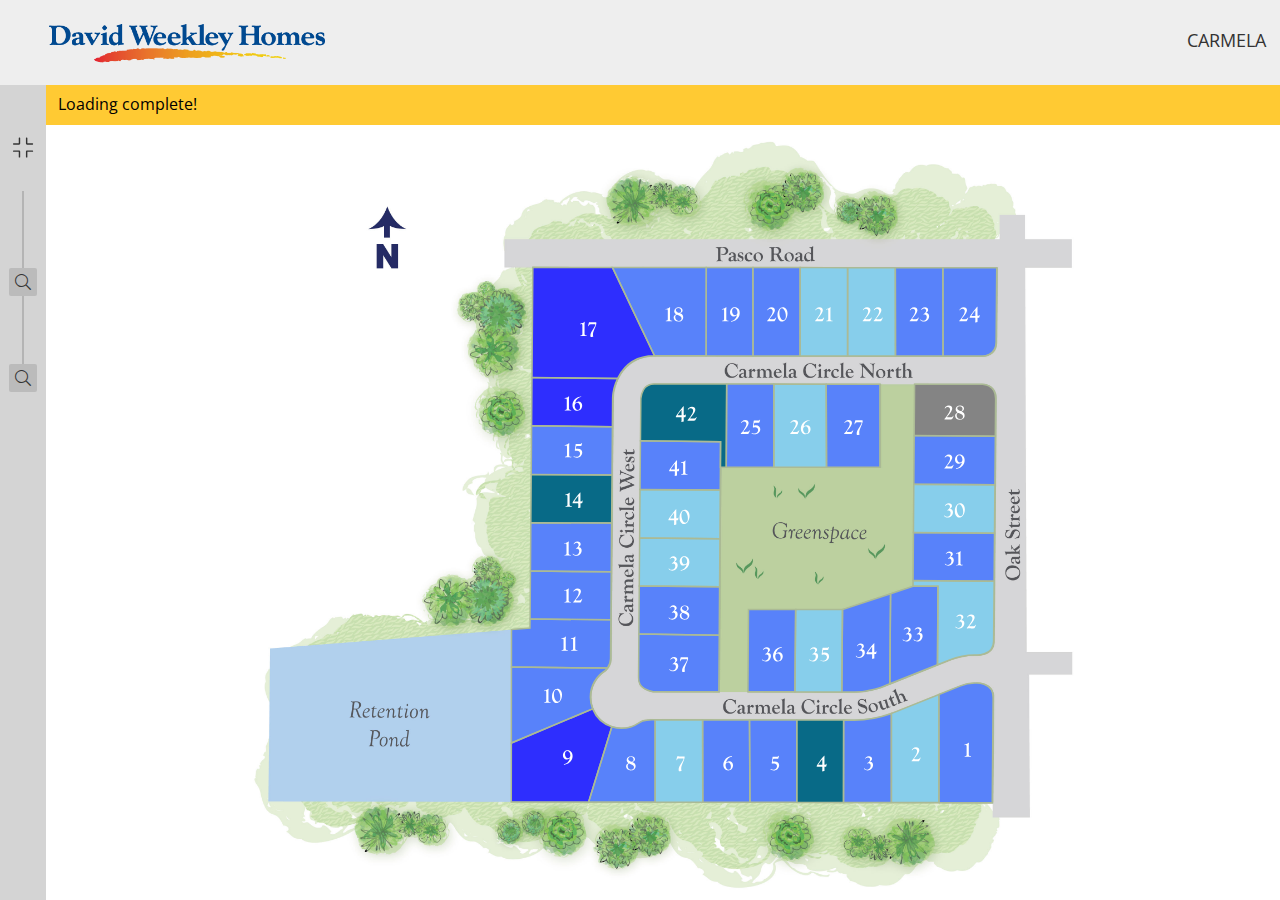
==== commit f3fe898f: "refactor: update colors" ====
--- a/index.html
+++ b/index.html
@@ -1,8 +1,7 @@
 <!DOCTYPE html>
 <!-- saved from url=(0014)about:internet -->
 <html
-	class="inlinesvg no-touchevents fontface passiveeventlisteners ui-mobile hires no-ifptouchdevice font-awesome-i2svg-active font-awesome-i2svg-complete"
-	style="">
+	class="inlinesvg no-touchevents fontface passiveeventlisteners ui-mobile hires no-ifptouchdevice font-awesome-i2svg-active font-awesome-i2svg-complete">
 
 <head>
 	<meta http-equiv="Content-Type" content="text/html; charset=UTF-8"><!--<base href="">-->
@@ -10,21 +9,12 @@
 
 	<meta http-equiv="X-UA-Compatible" content="IE=9; IE=8; IE=7; IE=EDGE">
 	<meta name="robots" content="noarchive,noydir,noodp">
-	<meta name="keywords"
-		content="interactive,floorplan,floor,plan,the contrado group,contrado,contradovip,vip,html5,kitchen,master,garage,covered patio,extended,options,elevations,exteriors,furniture,components">
 	<meta name="viewport"
-		content="width=device-width, initial-scale=1, maximum-scale=1, user-scalable=no, viewport-fit=contain, minimal-ui">
+		content="width=device-width, initial-scale=1, maximum-scale=1, user-scalable=no, viewport-fit=contain">
 	<meta name="apple-mobile-web-app-capable" content="yes">
 
 	<title>Carmela | Interactive Site Map</title>
 	<meta property="og:title" content="Carmela | Interactive Site Map">
-	<meta name="description" id="metadescription"
-		content="Interactive Plans by Outhouse, The Outsource Hub for Home Builders.">
-	<meta property="og:description" id="ogmetadescription"
-		content="Interactive Plans by Outhouse, The Outsource Hub for Home Builders.">
-
-	<meta property="og:url" content="/david-weekley-tampa/carmela/site/">
-	<meta name="twitter:card" content="summary">
 
 	<link rel="stylesheet" href="./assets/fontawesome-pro-core.css" type="text/css">
 	<link rel="stylesheet" href="./assets/fontawesome-pro-light.css" type="text/css">
@@ -51,9 +41,9 @@
 	<script>
 		//global vars set by PHP, needed before including all the app JS
 		var DBG = 0;
-		var dataURLBasePath = '/david-weekley-tampa/carmela/site/';
+		var dataURLBasePath = '/';
 		var dataIfpVersion = '2';
-		var dataSkinPath = '/clients/david-weekley/_client-skins/vip2.skin.template-light/';
+		var dataSkinPath = '/';
 		var dataUILayoutString = 'op=2';
 		var dataUILayoutStringSS = '';
 	</script>
@@ -153,7 +143,7 @@
 				// ajax call checking lastupdate
 				resetInactivityTimer();
 				$.ajax({
-					url: '/_v2beta/site.getdatalasttouched.php',
+					url: '/',
 					type: 'POST',
 					data: {
 						rid: VIP.Main.recordID,
@@ -184,7 +174,7 @@
 
 		//site requires a semi-modern browser with inline-svg support at a bare minimum, otherwise redirect to a requirements info page
 		if (!Modernizr.inlinesvg || (uiUserAgent.browser.name == 'IE' && uiUserAgent.browser.major <= 9)) {
-			window.location = '/info/updatebrowser.php';
+			window.location = '/';
 		}
 		//note that after all loading there is also a script that checks the uiBrowserInfo var to see if this is a recommended browser (to show a warning)
 	</script>
@@ -1161,8 +1151,6 @@
 				<div id="layoutStage" class="ui-layout">
 					<div id="divStageBlocker" class="ui-blocker"></div>
 					<div id="divStage" data-role="content" class="ui-content" role="main">
-						<iframe id="iframeExternalViewer" src="./assets/saved_resource.html"></iframe>
-
 						<div id="divPlan"
 							style="width: 1866.23px; height: 1399.67px; left: 252.884px; top: -97.8372px; display: block; transform: matrix3d(1, 0, 0, 0, 0, 1, 0, 0, 0, 0, 1, 0, 0, 0, 0, 1); touch-action: none; user-select: none; -webkit-user-drag: none; -webkit-tap-highlight-color: rgba(0, 0, 0, 0); visibility: visible;">
 							<!--?xml version="1.0" encoding="utf-8"?-->
@@ -11990,22 +11978,9 @@
 						</div>
 
 						<canvas id="canvas"></canvas>
-						<!-- <iframe id="layoutPrintFrame" frameborder="0" width="0" height="0"
-							src="./assets/vip.print.html"></iframe> -->
 					</div>
 				</div>
 
-				<div id="layoutLegendSS" class="ui-layout ui-drawer-r">
-					<div id="divLegendSSHandle">
-						<span id="btnLegendSSHandle" data-role="button" data-icon="arrow-l" data-iconpos="notext"
-							class="ui-drawer-handle ui-btn ui-btn-up-c ui-shadow ui-btn-corner-all ui-btn-icon-notext"
-							data-corners="true" data-shadow="true" data-iconshadow="true" data-wrapperels="span"
-							data-theme="c" title="Legend"><span class="ui-btn-inner ui-btn-corner-all"><span
-									class="ui-btn-text">Legend</span><span
-									class="ui-icon ui-icon-arrow-l ui-icon-shadow">&nbsp;</span></span></span>
-					</div>
-					<div id="divLegendSS" data-role="content" class="ui-scroll-container ui-content" role="main"></div>
-				</div>
 
 				<div id="divMain" data-role="content" class="ui-content" role="main">
 
@@ -12111,16 +12086,6 @@
 
 						<div id="divMainABlocker" class="ui-blocker"></div>
 					</div>
-					<div id="handleMainA" class="ui-drawer-open">
-						<a href="#" id="btnHandleA" data-role="button" data-icon="menu" data-iconpos="notext"
-							data-inline="true"
-							class="ui-faicon ui-btn ui-btn-up-c ui-shadow ui-btn-corner-all ui-btn-inline ui-btn-icon-notext"
-							data-corners="true" data-shadow="true" data-iconshadow="true" data-wrapperels="span"
-							data-theme="c" title="Menu"><span class="ui-btn-inner ui-btn-corner-all"><span
-									class="ui-btn-text">Menu</span><span
-									class="ui-icon ui-icon-menu ui-icon-shadow">&nbsp;</span></span></a>
-						<div id="divMainAHandleBlocker" class="ui-blocker"></div>
-					</div>
 
 					<div id="pnlMainB" class="ui-pnl ui-pnl-col ui-pnl-col-b">
 						<div id="divStatus" data-role="content" class="ui-content" role="main" style="display: none;">
@@ -12215,184 +12180,6 @@
 						</div>
 					</div>
 
-					<div id="pnlMainC" class="ui-pnl ui-pnl-col ui-pnl-col-c ui-drawer-open">
-						<div id="divMainCBlocker" class="ui-blocker"></div>
-
-						<div id="layoutPreview" class="ui-layout" style="display: block;">
-							<div id="divPreview" data-role="content" class="ui-content" role="main">
-								<img id="imgPreview" src="" alt="">
-							</div>
-							<div id="divPreviewLabel"><span>&nbsp;</span></div>
-						</div>
-
-						<div id="layoutAccordion" class="v2-1 collapsible-set-ifp-created"
-							data-role="collapsible-set-ifp">
-							<div id="layoutOptions" data-inset="false" data-mini="true" data-role="collapsible"
-								data-collapsed-icon="arrow-r" data-expanded-icon="arrow-d" data-iconpos="right"
-								class="ui-collapsible" style="opacity: 1; display: flex;">
-								<h3 class="ui-collapsible-heading"><a href="#"
-										class="ui-collapsible-heading-toggle ui-btn ui-btn-up-c ui-mini ui-btn-icon-right"
-										data-corners="false" data-shadow="false" data-iconshadow="true"
-										data-wrapperels="span" data-icon="arrow-r" data-iconpos="right" data-theme="c"
-										data-mini="true"><span class="ui-btn-inner"><span
-												class="ui-btn-text">Legend</span><span
-												class="ui-icon ui-icon-shadow ui-icon-arrow-d">&nbsp;</span></span></a>
-								</h3>
-								<div class="ui-collapsible-content ui-content" aria-hidden="false" style="">
-									<div id="divLegend" data-role="content"
-										class="ui-scroll-container ui-content mCustomScrollbar _mCS_1 mCS_no_scrollbar"
-										role="main">
-										<div id="mCSB_1" class="mCustomScrollBox mCS-vip mCSB_vertical mCSB_inside"
-											style="max-height: none;" tabindex="0">
-											<div id="mCSB_1_container"
-												class="mCSB_container mCS_y_hidden mCS_no_scrollbar_y"
-												style="position:relative; top:0; left:0;" dir="ltr">
-												<h4>
-													<div class="prefix">
-														<svg version="1.1" id="svgLegendSwatch"
-															xmlns="http://www.w3.org/2000/svg"
-															xmlns:xlink="http://www.w3.org/1999/xlink" x="0px" y="0px"
-															width="100%" height="100%" viewBox="0 0 16 16"
-															enable-background="new 0 0 16 16" xml:space="preserve">
-															<path fill="#157858" stroke="#555555" stroke-width="1px"
-																stroke-miterlimit="10"
-																d="M15.5,12.5c0,1.657-1.343,3-3,3h-9c-1.657,0-3-1.343-3-3v-9c0-1.657,1.343-3,3-3h9c1.657,0,3,1.343,3,3V12.5z">
-															</path>
-														</svg>
-													</div><span class="suffix">Available</span>
-												</h4>
-												<h4>
-													<div class="prefix">
-														<svg version="1.1" id="svgLegendSwatch"
-															xmlns="http://www.w3.org/2000/svg"
-															xmlns:xlink="http://www.w3.org/1999/xlink" x="0px" y="0px"
-															width="100%" height="100%" viewBox="0 0 16 16"
-															enable-background="new 0 0 16 16" xml:space="preserve">
-															<path fill="#ffc425" stroke="#555555" stroke-width="1px"
-																stroke-miterlimit="10"
-																d="M15.5,12.5c0,1.657-1.343,3-3,3h-9c-1.657,0-3-1.343-3-3v-9c0-1.657,1.343-3,3-3h9c1.657,0,3,1.343,3,3V12.5z">
-															</path>
-														</svg>
-													</div><span class="suffix">Quick Move-in</span>
-												</h4>
-												<h4>
-													<div class="prefix">
-														<svg version="1.1" id="svgLegendSwatch"
-															xmlns="http://www.w3.org/2000/svg"
-															xmlns:xlink="http://www.w3.org/1999/xlink" x="0px" y="0px"
-															width="100%" height="100%" viewBox="0 0 16 16"
-															enable-background="new 0 0 16 16" xml:space="preserve">
-															<path fill="#55565a" stroke="#555555" stroke-width="1px"
-																stroke-miterlimit="10"
-																d="M15.5,12.5c0,1.657-1.343,3-3,3h-9c-1.657,0-3-1.343-3-3v-9c0-1.657,1.343-3,3-3h9c1.657,0,3,1.343,3,3V12.5z">
-															</path>
-														</svg>
-													</div><span class="suffix">Not Available</span>
-												</h4>
-												<h4>
-													<div class="prefix">
-														<svg version="1.1" id="svgLegendSwatch"
-															xmlns="http://www.w3.org/2000/svg"
-															xmlns:xlink="http://www.w3.org/1999/xlink" x="0px" y="0px"
-															width="100%" height="100%" viewBox="0 0 16 16"
-															enable-background="new 0 0 16 16" xml:space="preserve">
-															<path fill="#ee6565" stroke="#555555" stroke-width="1px"
-																stroke-miterlimit="10"
-																d="M15.5,12.5c0,1.657-1.343,3-3,3h-9c-1.657,0-3-1.343-3-3v-9c0-1.657,1.343-3,3-3h9c1.657,0,3,1.343,3,3V12.5z">
-															</path>
-														</svg>
-													</div><span class="suffix">Sold</span>
-												</h4>
-												<h4>
-													<div class="prefix">
-														<svg version="1.1" id="svgLegendSwatch"
-															xmlns="http://www.w3.org/2000/svg"
-															xmlns:xlink="http://www.w3.org/1999/xlink" x="0px" y="0px"
-															width="100%" height="100%" viewBox="0 0 16 16"
-															enable-background="new 0 0 16 16" xml:space="preserve">
-															<path fill="#112d75" stroke="#555555" stroke-width="1px"
-																stroke-miterlimit="10"
-																d="M15.5,12.5c0,1.657-1.343,3-3,3h-9c-1.657,0-3-1.343-3-3v-9c0-1.657,1.343-3,3-3h9c1.657,0,3,1.343,3,3V12.5z">
-															</path>
-														</svg>
-													</div><span class="suffix">Model</span>
-												</h4>
-											</div>
-											<div id="mCSB_1_scrollbar_vertical"
-												class="mCSB_scrollTools mCSB_1_scrollbar mCS-vip mCSB_scrollTools_vertical"
-												style="display: none;"><a href="#" class="mCSB_buttonUp"></a>
-												<div class="mCSB_draggerContainer">
-													<div id="mCSB_1_dragger_vertical" class="mCSB_dragger"
-														style="position: absolute; min-height: 20px; top: 0px;">
-														<div class="mCSB_dragger_bar"></div>
-													</div>
-													<div class="mCSB_draggerRail"></div>
-												</div><a href="#" class="mCSB_buttonDown"></a>
-											</div>
-										</div>
-									</div>
-								</div>
-							</div>
-							<div id="layoutComponents" data-inset="false" data-mini="true" data-role="collapsible"
-								data-collapsed-icon="arrow-r" data-expanded-icon="arrow-d" data-iconpos="right"
-								class="ui-collapsible ui-collapsible-collapsed" style="display: none;">
-								<h3 class="ui-collapsible-heading ui-collapsible-heading-collapsed"><a href="#"
-										class="ui-collapsible-heading-toggle ui-btn ui-btn-up-c ui-mini ui-btn-icon-right"
-										data-corners="false" data-shadow="false" data-iconshadow="true"
-										data-wrapperels="span" data-icon="arrow-r" data-iconpos="right" data-theme="c"
-										data-mini="true"><span class="ui-btn-inner"><span
-												class="ui-btn-text">Components<span
-													class="ui-collapsible-heading-status"> click to expand
-													contents</span></span><span
-												class="ui-icon ui-icon-arrow-r ui-icon-shadow">&nbsp;</span></span></a>
-								</h3>
-								<div class="ui-collapsible-content ui-collapsible-content-collapsed ui-content"
-									aria-hidden="true" style="display: none;">
-
-								</div>
-							</div>
-							<div id="layoutFurniture" data-inset="false" data-mini="true" data-role="collapsible"
-								data-collapsed-icon="arrow-r" data-expanded-icon="arrow-d" data-iconpos="right"
-								class="ui-collapsible ui-collapsible-collapsed" style="display: none;">
-								<h3 class="ui-collapsible-heading ui-collapsible-heading-collapsed"><a href="#"
-										class="ui-collapsible-heading-toggle ui-btn ui-btn-up-c ui-mini ui-btn-icon-right"
-										data-corners="false" data-shadow="false" data-iconshadow="true"
-										data-wrapperels="span" data-icon="arrow-r" data-iconpos="right" data-theme="c"
-										data-mini="true"><span class="ui-btn-inner"><span
-												class="ui-btn-text">Furniture<span
-													class="ui-collapsible-heading-status"> click to expand
-													contents</span></span><span
-												class="ui-icon ui-icon-arrow-r ui-icon-shadow">&nbsp;</span></span></a>
-								</h3>
-								<div class="ui-collapsible-content ui-collapsible-content-collapsed ui-content"
-									aria-hidden="true" style="display: none;">
-
-								</div>
-							</div>
-							<div id="layoutOptionsImgs" data-inset="false" data-mini="true" data-role="collapsible"
-								data-collapsed-icon="arrow-r" data-expanded-icon="arrow-d" data-iconpos="right"
-								class="ui-collapsible ui-collapsible-collapsed">
-								<h3 class="ui-collapsible-heading ui-collapsible-heading-collapsed"><a href="#"
-										class="ui-collapsible-heading-toggle ui-btn ui-btn-up-c ui-mini ui-btn-icon-right"
-										data-corners="false" data-shadow="false" data-iconshadow="true"
-										data-wrapperels="span" data-icon="arrow-r" data-iconpos="right" data-theme="c"
-										data-mini="true"><span class="ui-btn-inner"><span class="ui-btn-text">Exterior
-												Options<span class="ui-collapsible-heading-status"> click to expand
-													contents</span></span><span
-												class="ui-icon ui-icon-arrow-r ui-icon-shadow">&nbsp;</span></span></a>
-								</h3>
-								<div class="ui-collapsible-content ui-collapsible-content-collapsed ui-content"
-									aria-hidden="true" style="display: none;">
-
-								</div>
-							</div>
-						</div>
-					</div>
-					<div id="handleMainC" class="ui-pnl-handle ui-drawer-open">
-						<a href="#" id="btnHandleC"
-							class="ui-icon-fa ui-pnl-handle-btn ui-pnl-handle-btn-v ui-link"></a>
-						<div id="divMainCHandleBlocker" class="ui-blocker"></div>
-					</div>
 
 				</div>
 			</div>
@@ -12741,22 +12528,6 @@
 					</div>
 					<div class="dialogBody ui-content" data-role="content" role="main">
 						<label for="modSiteOptions_selStatus" class="ui-select">Status:</label>
-						<div class="ui-select">
-							<div data-corners="true" data-shadow="true" data-iconshadow="true" data-wrapperels="span"
-								data-icon="arrow-d" data-iconpos="right" data-theme="c" data-mini="true"
-								class="ui-btn ui-btn-up-c ui-shadow ui-btn-corner-all ui-mini ui-btn-icon-right"><span
-									class="ui-btn-inner ui-btn-corner-all"><span
-										class="ui-btn-text"><span></span></span><span
-										class="ui-icon ui-icon-arrow-d ui-icon-shadow">&nbsp;</span></span><select
-									name="modSiteOptions_selStatus" id="modSiteOptions_selStatus" data-mini="true"
-									tabindex="3">
-									<option value="lgi-2100">Available</option>
-									<option value="lgi-2101">Quick Move-in</option>
-									<option value="lgi-2212">Not Available</option>
-									<option value="lgi-2102">Sold</option>
-									<option value="lgi-2103">Model</option>
-								</select></div>
-						</div>
 						<br>
 						<label for="modSiteOptions_txtTitle1" class="ui-input-text">Subheading:</label>
 						<input type="text" name="modSiteOptions_txtTitle1" id="modSiteOptions_txtTitle1"
@@ -12884,8 +12655,7 @@
 		savesupplement['SESSION_USER_USER_ID'] = '';
 		savesupplement['SESSION_USER_USERTYPEID'] = '';
 		savesupplement['COOKIE_VIPUSERGUID'] = '';
-	</script><iframe allow="join-ad-interest-group" data-load-time="1733672318654" height="0" width="0"
-		src="./assets/rul.html" style="display: none; visibility: hidden;"></iframe>
+	</script>
 
 
 
